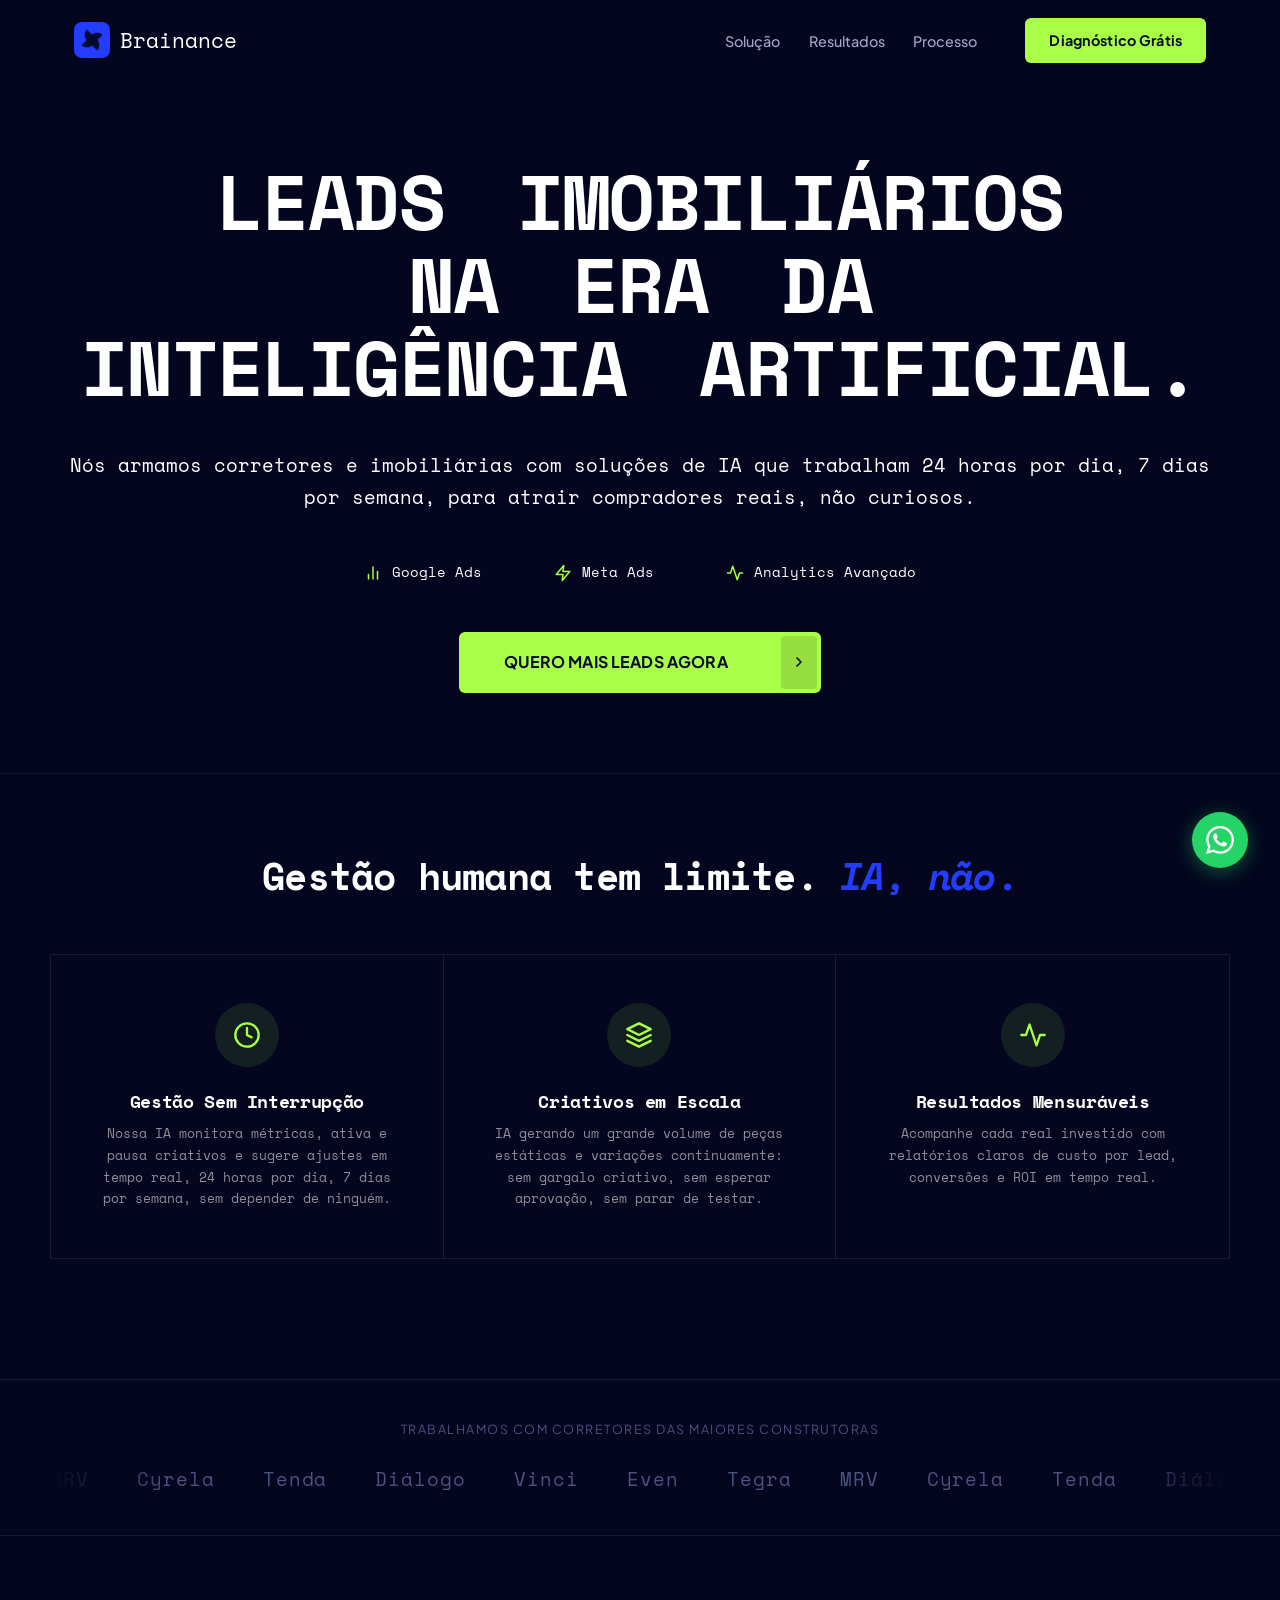
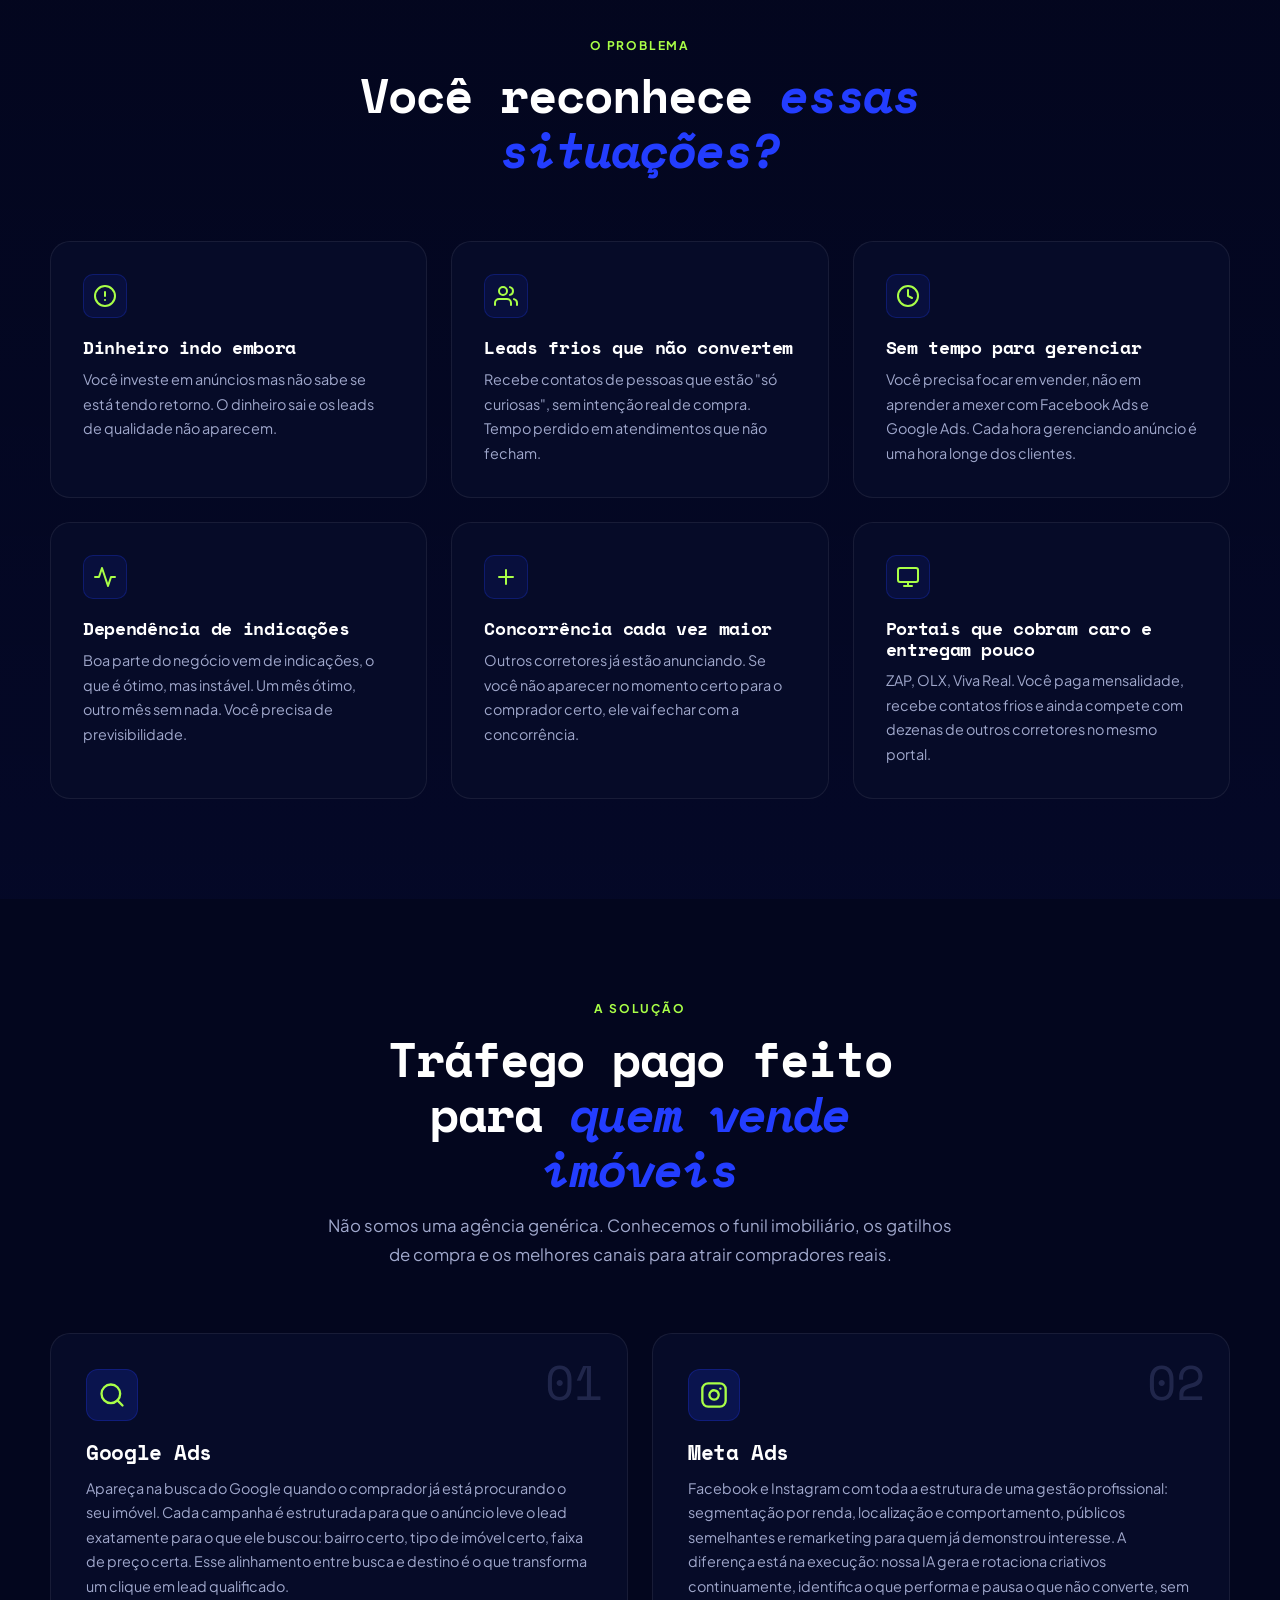
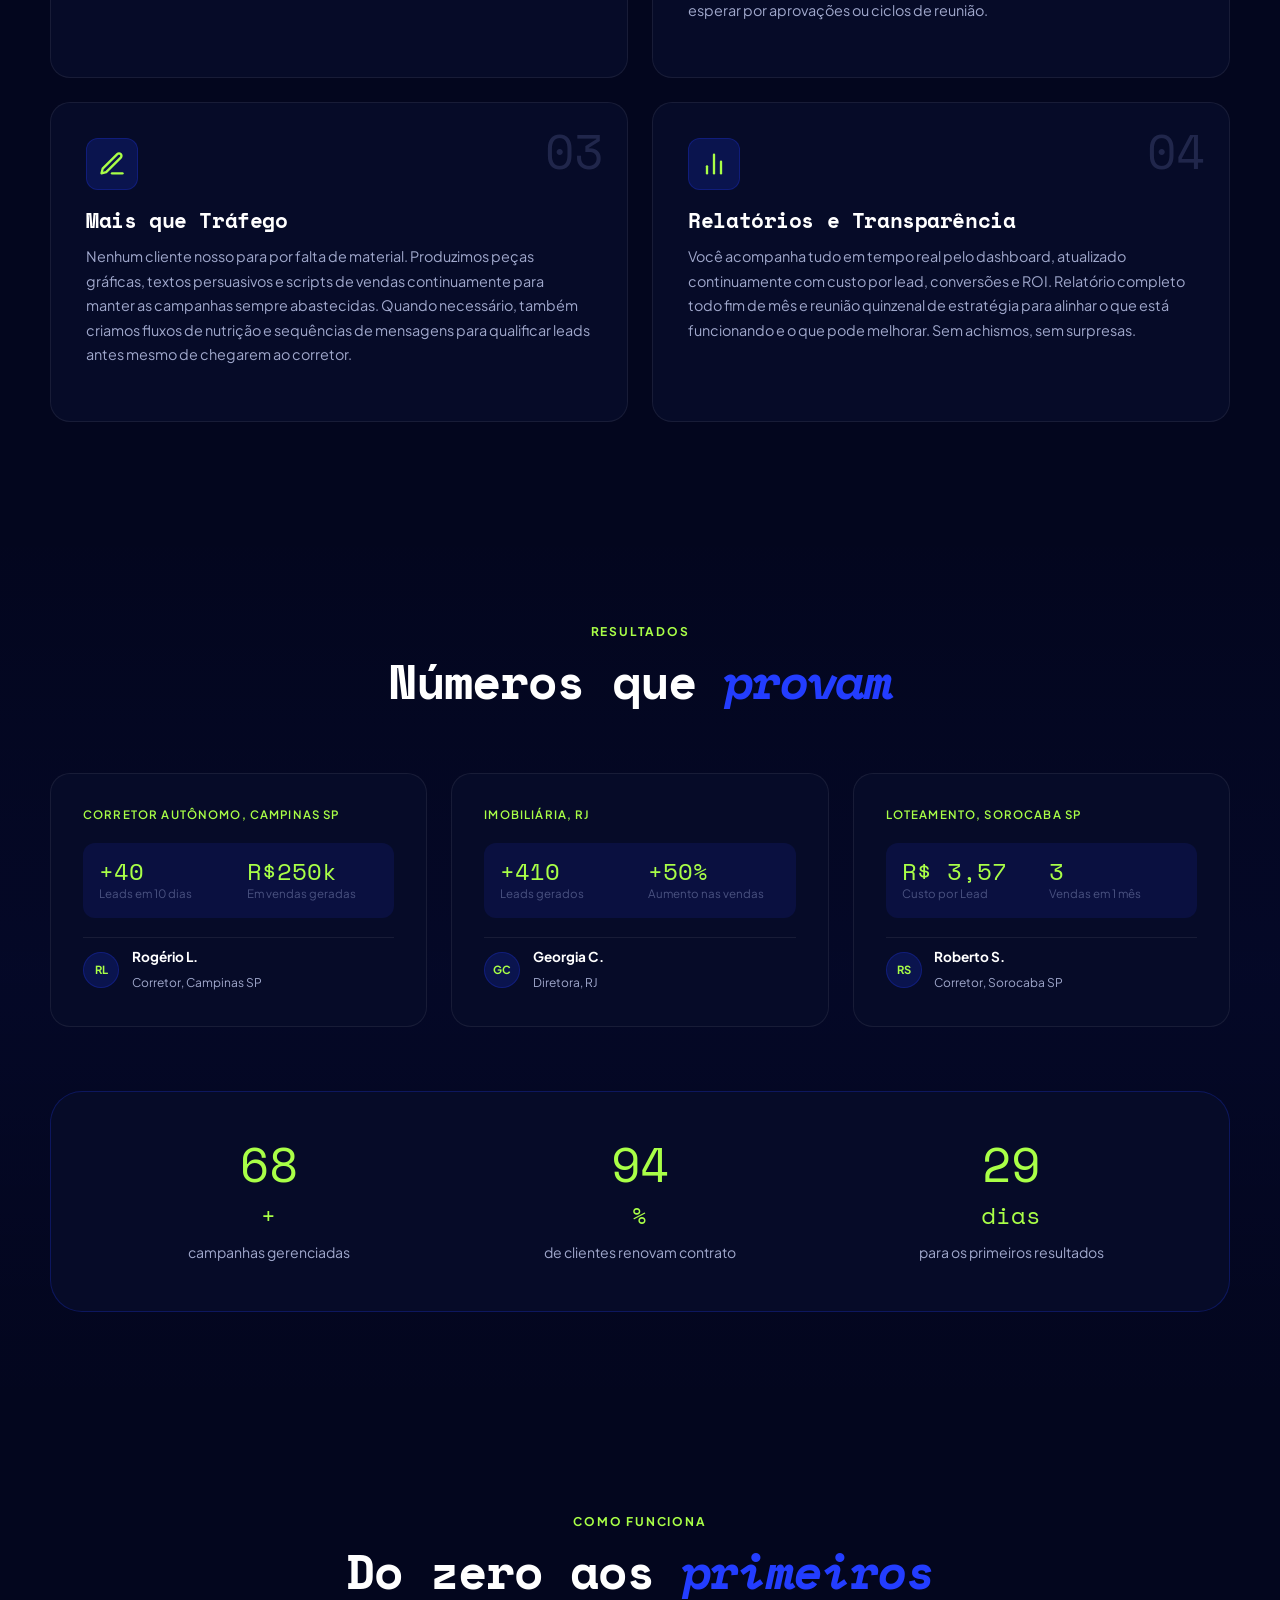
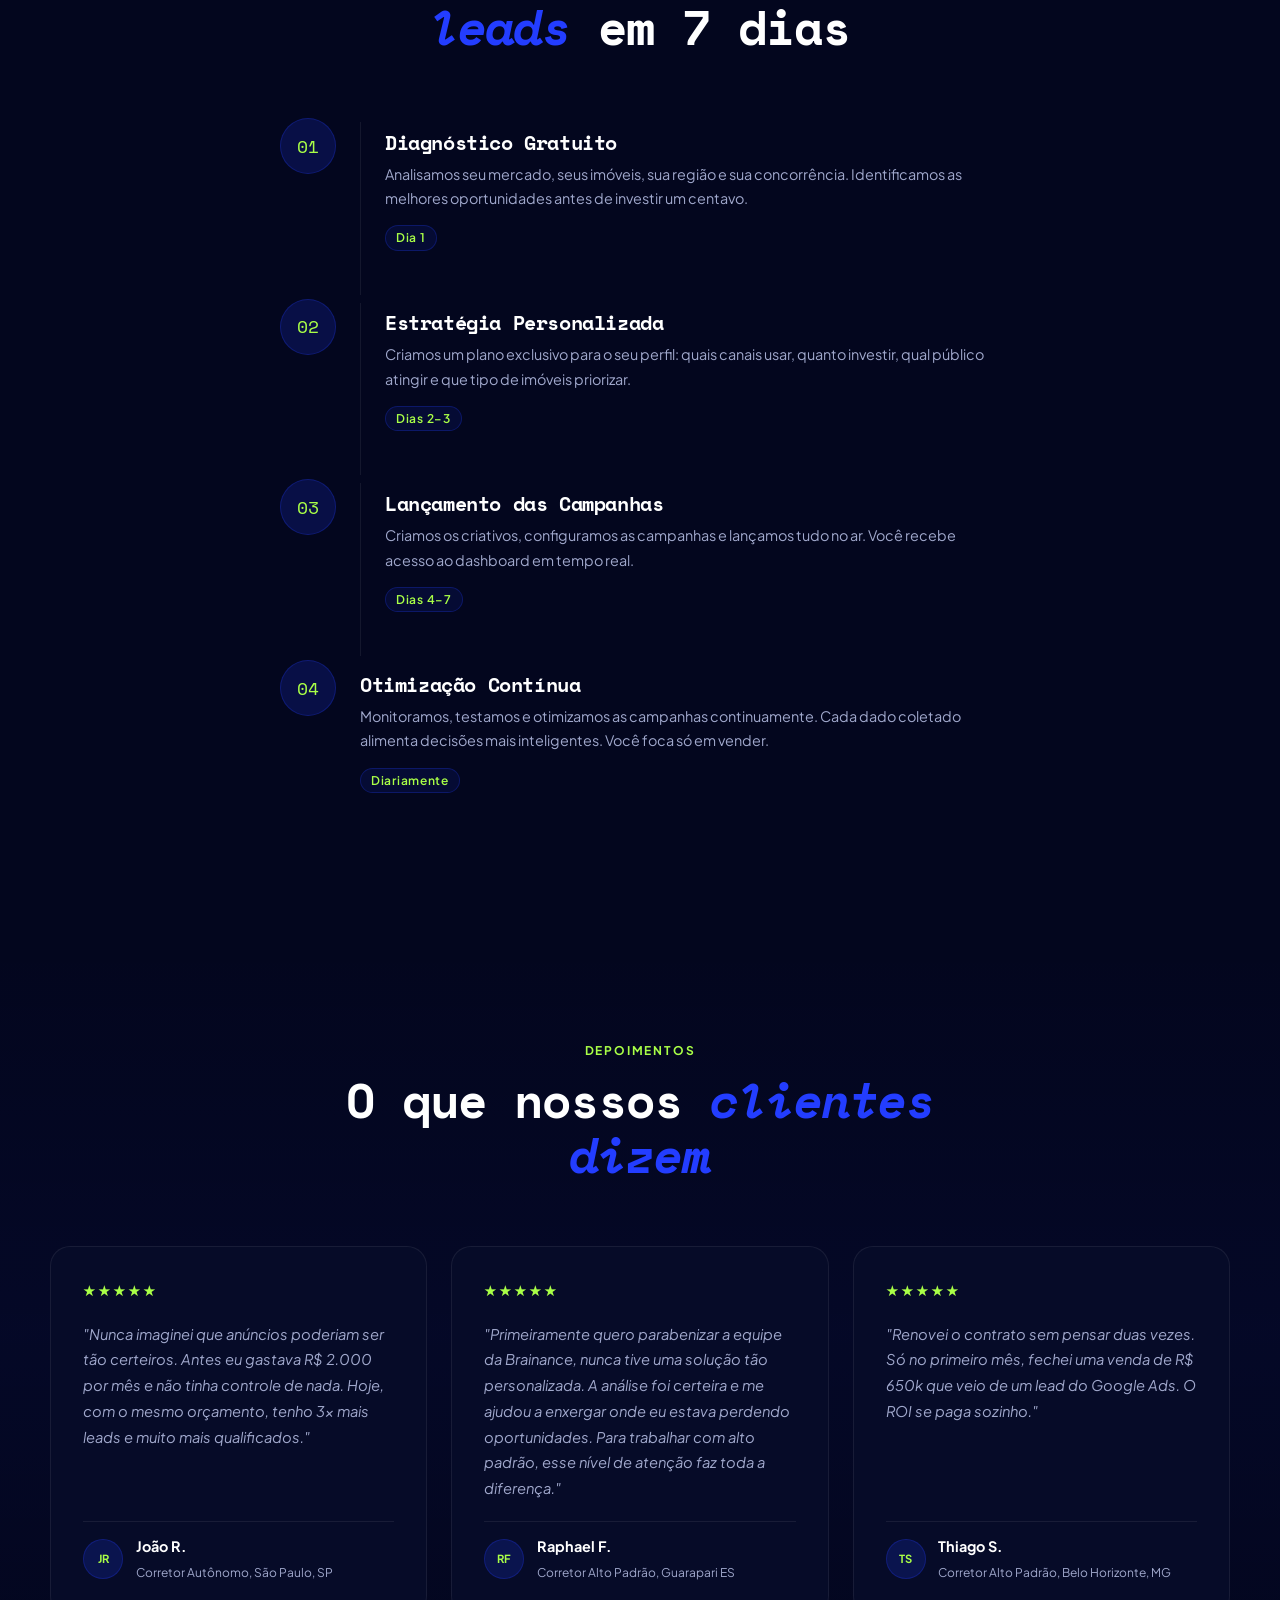
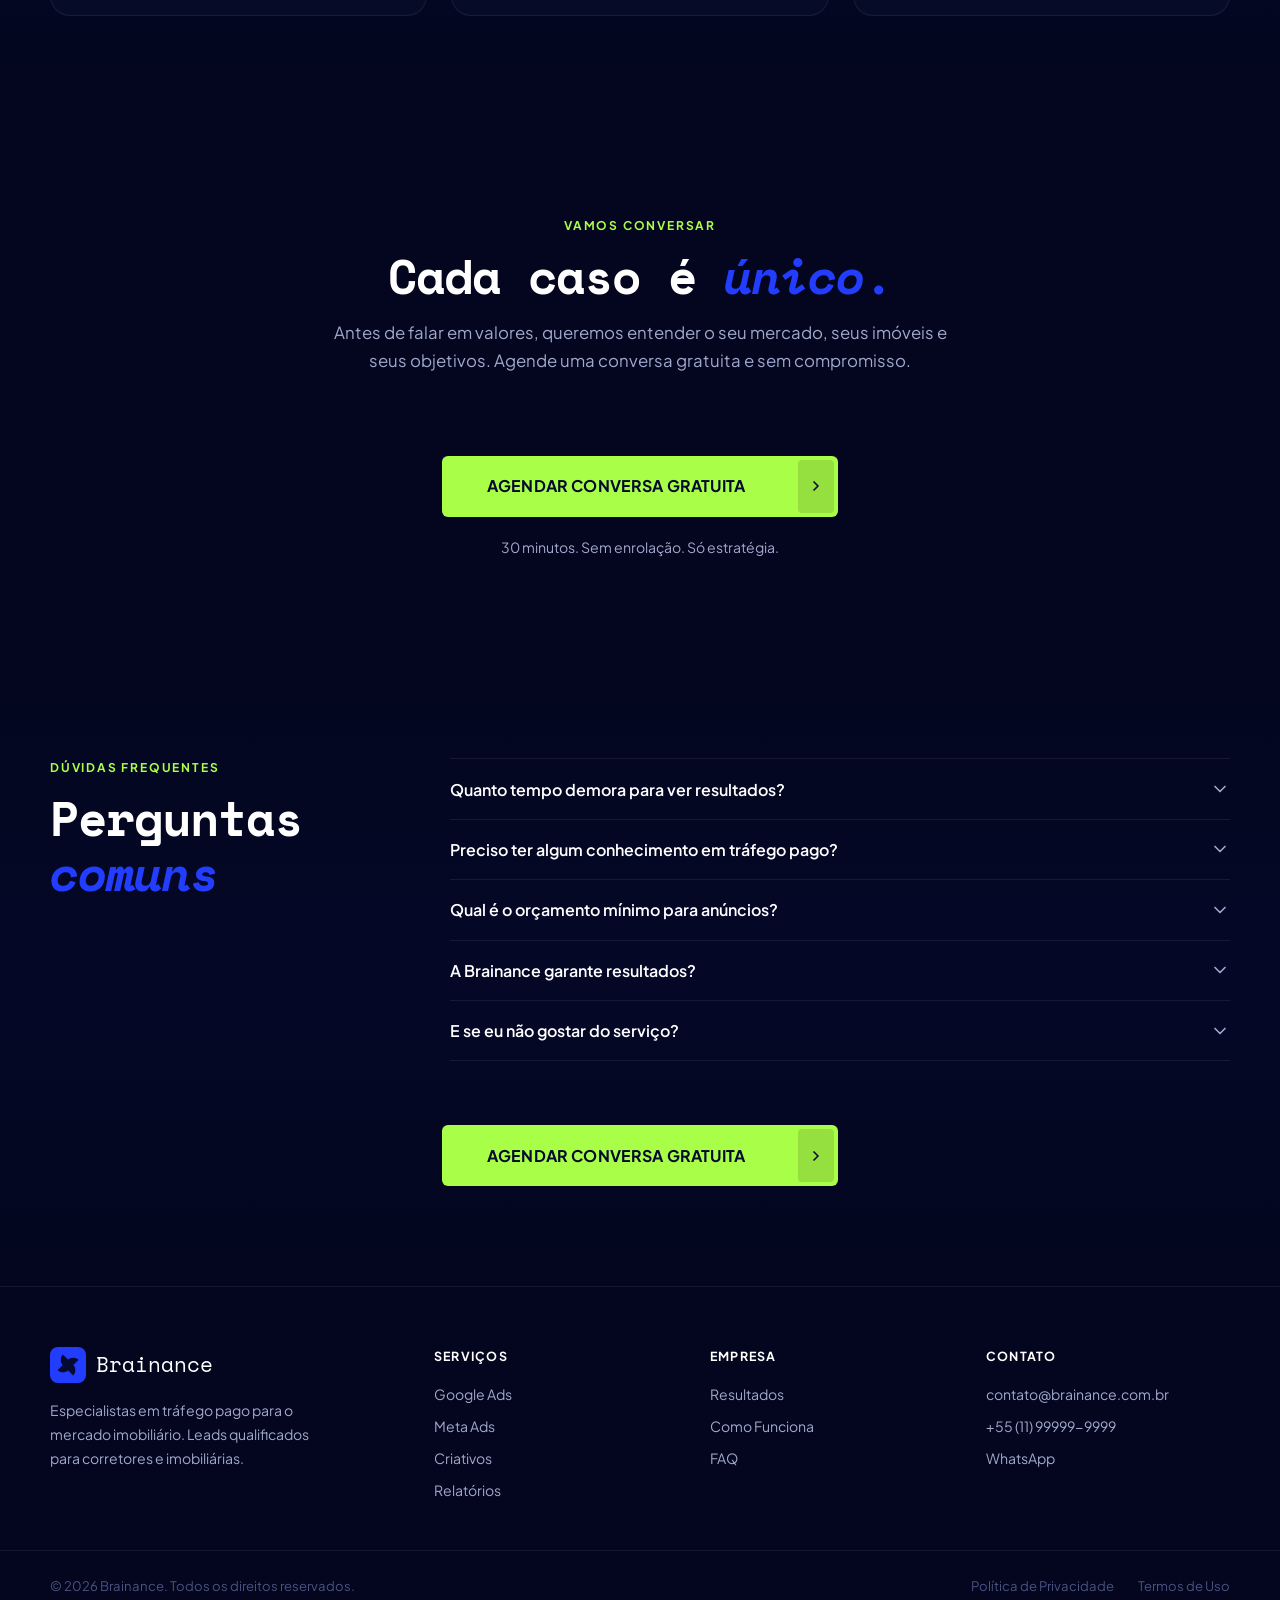
==== src-v2/index.html @ 015f0c69 "fix: restore 30 days metric, update FAQ results timeline to 3 months" ====
<!DOCTYPE html>
<html lang="pt-BR">
<head>
  <meta charset="UTF-8">
  <meta name="viewport" content="width=device-width, initial-scale=1.0">
  <title>Brainance: Tráfego Pago Especializado para Corretores</title>
  <meta name="description" content="Agência de tráfego pago especializada para corretores e imobiliárias. Leads qualificados, mais imóveis vendidos.">
  <link rel="icon" type="image/png" href="assets/logo.png">
  <link rel="apple-touch-icon" href="assets/logo.png">
  <link rel="preconnect" href="https://fonts.googleapis.com">
  <link rel="preconnect" href="https://fonts.gstatic.com" crossorigin>
  <link href="https://fonts.googleapis.com/css2?family=DM+Serif+Display:ital@0;1&family=Plus+Jakarta+Sans:ital,wght@0,300;0,400;0,500;0,600;0,700;1,300&family=Space+Mono:wght@400;700&display=swap" rel="stylesheet">
  <link rel="stylesheet" href="style.css">
</head>
<body>

  <!-- NAV -->
  <nav class="nav" id="nav">
    <div class="nav__inner">
      <a href="#" class="nav__logo">
        <span class="nav__logo-img" role="img" aria-label="Brainance"></span>
        <span>Brainance</span>
      </a>
      <ul class="nav__links">
        <li><a href="#solucao">Solução</a></li>
        <li><a href="#resultados">Resultados</a></li>
        <li><a href="#processo">Processo</a></li>
      </ul>
      <a href="#contato" class="btn btn--lime nav__cta">Diagnóstico Grátis</a>
      <button class="nav__burger" id="burger" aria-label="Menu">
        <span></span><span></span><span></span>
      </button>
    </div>
    <div class="nav__mobile" id="nav-mobile">
      <a href="#solucao">Solução</a>
      <a href="#resultados">Resultados</a>
      <a href="#processo">Processo</a>
      <a href="#contato" class="btn btn--lime">Diagnóstico Grátis</a>
    </div>
  </nav>

  <!-- HERO V2 -->
  <section class="hero2">
    <div class="container hero2__inner">

      <h1 class="hero2__title">
        <span class="hero2__line">
          <span class="hero2__word" style="--i:0">LEADS</span>
          <span class="hero2__word" style="--i:1">IMOBILIÁRIOS</span>
        </span>
        <span class="hero2__line">
          <span class="hero2__word" style="--i:2">NA</span>
          <span class="hero2__word" style="--i:3">ERA</span>
          <span class="hero2__word" style="--i:4">DA</span>
        </span>
        <span class="hero2__line">
          <span class="hero2__word" style="--i:5">INTELIGÊNCIA</span>
          <span class="hero2__word" style="--i:6">ARTIFICIAL.</span>
        </span>
      </h1>

      <p class="hero2__sub">
        Nós armamos corretores e imobiliárias com soluções de IA que trabalham 24 horas
        por dia, 7 dias por semana, para atrair compradores reais, não curiosos.
      </p>

      <div class="hero2__badges">
        <div class="hero2__badge">
          <svg width="18" height="18" viewBox="0 0 24 24" fill="none"><line x1="18" y1="20" x2="18" y2="10" stroke="currentColor" stroke-width="2" stroke-linecap="round"/><line x1="12" y1="20" x2="12" y2="4" stroke="currentColor" stroke-width="2" stroke-linecap="round"/><line x1="6" y1="20" x2="6" y2="14" stroke="currentColor" stroke-width="2" stroke-linecap="round"/></svg>
          Google Ads
        </div>
        <div class="hero2__badge">
          <svg width="18" height="18" viewBox="0 0 24 24" fill="none"><polygon points="13,2 3,14 12,14 11,22 21,10 12,10 13,2" stroke="currentColor" stroke-width="2" stroke-linecap="round" stroke-linejoin="round"/></svg>
          Meta Ads
        </div>
        <div class="hero2__badge">
          <svg width="18" height="18" viewBox="0 0 24 24" fill="none"><polyline points="22,12 18,12 15,21 9,3 6,12 2,12" stroke="currentColor" stroke-width="2" stroke-linecap="round" stroke-linejoin="round"/></svg>
          Analytics Avançado
        </div>
      </div>

      <a href="#contato" class="hero2__cta btn btn--lime btn--lg btn--animated">
        <span class="btn__text">QUERO MAIS LEADS AGORA</span>
        <span class="btn__indicator">
          <svg width="16" height="16" viewBox="0 0 24 24" fill="none"><polyline points="9,6 15,12 9,18" stroke="currentColor" stroke-width="2.5" stroke-linecap="round" stroke-linejoin="round"/></svg>
        </span>
      </a>

    </div>
  </section>

  <!-- HERO2 FEATURES -->
  <section class="hero2-features">
    <div class="container">
      <h2 class="hero2-features__title">Gestão humana tem limite. <em>IA, não.</em></h2>
      <div class="hero2-features__grid">
        <div class="hero2-feature reveal">
          <div class="hero2-feature__icon">
            <!-- clock / 24h -->
            <svg width="28" height="28" viewBox="0 0 24 24" fill="none"><circle cx="12" cy="12" r="10" stroke="currentColor" stroke-width="2"/><polyline points="12,6 12,12 16,14" stroke="currentColor" stroke-width="2" stroke-linecap="round"/></svg>
          </div>
          <h3>Gestão Sem Interrupção</h3>
          <p>Nossa IA monitora métricas, ativa e pausa criativos e sugere ajustes em tempo real, 24 horas por dia, 7 dias por semana, sem depender de ninguém.</p>
        </div>
        <div class="hero2-feature reveal reveal--delay-1">
          <div class="hero2-feature__icon">
            <!-- layers / volume -->
            <svg width="28" height="28" viewBox="0 0 24 24" fill="none"><polygon points="12,2 2,7 12,12 22,7 12,2" stroke="currentColor" stroke-width="2" stroke-linecap="round" stroke-linejoin="round"/><polyline points="2,17 12,22 22,17" stroke="currentColor" stroke-width="2" stroke-linecap="round" stroke-linejoin="round"/><polyline points="2,12 12,17 22,12" stroke="currentColor" stroke-width="2" stroke-linecap="round" stroke-linejoin="round"/></svg>
          </div>
          <h3>Criativos em Escala</h3>
          <p>IA gerando um grande volume de peças estáticas e variações continuamente: sem gargalo criativo, sem esperar aprovação, sem parar de testar.</p>
        </div>
        <div class="hero2-feature reveal reveal--delay-2">
          <div class="hero2-feature__icon">
            <svg width="28" height="28" viewBox="0 0 24 24" fill="none"><polyline points="22,12 18,12 15,21 9,3 6,12 2,12" stroke="currentColor" stroke-width="2" stroke-linecap="round" stroke-linejoin="round"/></svg>
          </div>
          <h3>Resultados Mensuráveis</h3>
          <p>Acompanhe cada real investido com relatórios claros de custo por lead, conversões e ROI em tempo real.</p>
        </div>
      </div>
    </div>
  </section>

  <!-- LOGOS BAR -->
  <section class="logos">
    <div class="container">
      <p class="logos__label">Trabalhamos com corretores das maiores construtoras</p>
      <div class="logos__track">
        <div class="logos__inner">
          <span class="logos__item">MRV</span>
          <span class="logos__item">Cyrela</span>
          <span class="logos__item">Tenda</span>
          <span class="logos__item">Diálogo</span>
          <span class="logos__item">Vinci</span>
          <span class="logos__item">Even</span>
          <span class="logos__item">Tegra</span>
          <span class="logos__item">MRV</span>
          <span class="logos__item">Cyrela</span>
          <span class="logos__item">Tenda</span>
          <span class="logos__item">Diálogo</span>
          <span class="logos__item">Vinci</span>
          <span class="logos__item">Even</span>
          <span class="logos__item">Tegra</span>
        </div>
      </div>
    </div>
  </section>

  <!-- DORES -->
  <section class="dores" id="dores">
    <div class="container">
      <div class="section-header reveal">
        <p class="section-eyebrow">O Problema</p>
        <h2 class="section-title">Você reconhece <em>essas situações?</em></h2>
      </div>
      <div class="dores__grid">
        <div class="dore-card reveal">
          <div class="dore-card__icon">
            <svg width="24" height="24" viewBox="0 0 24 24" fill="none"><circle cx="12" cy="12" r="10" stroke="currentColor" stroke-width="2"/><path d="M12 8v4M12 16h.01" stroke="currentColor" stroke-width="2" stroke-linecap="round"/></svg>
          </div>
          <h3>Dinheiro indo embora</h3>
          <p>Você investe em anúncios mas não sabe se está tendo retorno. O dinheiro sai e os leads de qualidade não aparecem.</p>
        </div>
        <div class="dore-card reveal reveal--delay-1">
          <div class="dore-card__icon">
            <svg width="24" height="24" viewBox="0 0 24 24" fill="none"><path d="M17 21v-2a4 4 0 0 0-4-4H5a4 4 0 0 0-4 4v2" stroke="currentColor" stroke-width="2" stroke-linecap="round"/><circle cx="9" cy="7" r="4" stroke="currentColor" stroke-width="2"/><path d="M23 21v-2a4 4 0 0 0-3-3.87M16 3.13a4 4 0 0 1 0 7.75" stroke="currentColor" stroke-width="2" stroke-linecap="round"/></svg>
          </div>
          <h3>Leads frios que não convertem</h3>
          <p>Recebe contatos de pessoas que estão "só curiosas", sem intenção real de compra. Tempo perdido em atendimentos que não fecham.</p>
        </div>
        <div class="dore-card reveal reveal--delay-2">
          <div class="dore-card__icon">
            <svg width="24" height="24" viewBox="0 0 24 24" fill="none"><circle cx="12" cy="12" r="10" stroke="currentColor" stroke-width="2"/><polyline points="12,6 12,12 16,14" stroke="currentColor" stroke-width="2" stroke-linecap="round"/></svg>
          </div>
          <h3>Sem tempo para gerenciar</h3>
          <p>Você precisa focar em vender, não em aprender a mexer com Facebook Ads e Google Ads. Cada hora gerenciando anúncio é uma hora longe dos clientes.</p>
        </div>
        <div class="dore-card reveal reveal--delay-1">
          <div class="dore-card__icon">
            <svg width="24" height="24" viewBox="0 0 24 24" fill="none"><polyline points="22,12 18,12 15,21 9,3 6,12 2,12" stroke="currentColor" stroke-width="2" stroke-linecap="round" stroke-linejoin="round"/></svg>
          </div>
          <h3>Dependência de indicações</h3>
          <p>Boa parte do negócio vem de indicações, o que é ótimo, mas instável. Um mês ótimo, outro mês sem nada. Você precisa de previsibilidade.</p>
        </div>
        <div class="dore-card reveal reveal--delay-2">
          <div class="dore-card__icon">
            <svg width="24" height="24" viewBox="0 0 24 24" fill="none"><path d="M3 3h18v18H3z" stroke="none"/><path d="M12 5v14M5 12h14" stroke="currentColor" stroke-width="2" stroke-linecap="round"/></svg>
          </div>
          <h3>Concorrência cada vez maior</h3>
          <p>Outros corretores já estão anunciando. Se você não aparecer no momento certo para o comprador certo, ele vai fechar com a concorrência.</p>
        </div>
        <div class="dore-card reveal reveal--delay-3">
          <div class="dore-card__icon">
            <svg width="24" height="24" viewBox="0 0 24 24" fill="none"><rect x="2" y="3" width="20" height="14" rx="2" stroke="currentColor" stroke-width="2"/><path d="M8 21h8M12 17v4" stroke="currentColor" stroke-width="2" stroke-linecap="round"/></svg>
          </div>
          <h3>Portais que cobram caro e entregam pouco</h3>
          <p>ZAP, OLX, Viva Real. Você paga mensalidade, recebe contatos frios e ainda compete com dezenas de outros corretores no mesmo portal.</p>
        </div>
      </div>
    </div>
  </section>

  <!-- SOLUÇÃO -->
  <section class="solucao" id="solucao">
    <div class="container">
      <div class="section-header reveal">
        <p class="section-eyebrow">A Solução</p>
        <h2 class="section-title">Tráfego pago feito para <em>quem vende imóveis</em></h2>
        <p class="section-desc">Não somos uma agência genérica. Conhecemos o funil imobiliário, os gatilhos de compra e os melhores canais para atrair compradores reais.</p>
      </div>
      <div class="solucao__grid">
        <div class="solucao__card reveal">
          <div class="solucao__card-num">01</div>
          <div class="solucao__card-icon">
            <svg width="28" height="28" viewBox="0 0 24 24" fill="none"><circle cx="11" cy="11" r="8" stroke="currentColor" stroke-width="2"/><path d="M21 21l-4.35-4.35" stroke="currentColor" stroke-width="2" stroke-linecap="round"/></svg>
          </div>
          <h3>Google Ads</h3>
          <p>Apareça na busca do Google quando o comprador já está procurando o seu imóvel. Cada campanha é estruturada para que o anúncio leve o lead exatamente para o que ele buscou: bairro certo, tipo de imóvel certo, faixa de preço certa. Esse alinhamento entre busca e destino é o que transforma um clique em lead qualificado.</p>
        </div>
        <div class="solucao__card reveal reveal--delay-1">
          <div class="solucao__card-num">02</div>
          <div class="solucao__card-icon">
            <svg width="28" height="28" viewBox="0 0 24 24" fill="none"><rect x="2" y="2" width="20" height="20" rx="5" stroke="currentColor" stroke-width="2"/><path d="M16 11.37A4 4 0 1 1 12.63 8 4 4 0 0 1 16 11.37z" stroke="currentColor" stroke-width="2"/><line x1="17.5" y1="6.5" x2="17.51" y2="6.5" stroke="currentColor" stroke-width="2" stroke-linecap="round"/></svg>
          </div>
          <h3>Meta Ads</h3>
          <p>Facebook e Instagram com toda a estrutura de uma gestão profissional: segmentação por renda, localização e comportamento, públicos semelhantes e remarketing para quem já demonstrou interesse. A diferença está na execução: nossa IA gera e rotaciona criativos continuamente, identifica o que performa e pausa o que não converte, sem esperar por aprovações ou ciclos de reunião.</p>
        </div>
        <div class="solucao__card reveal reveal--delay-2">
          <div class="solucao__card-num">03</div>
          <div class="solucao__card-icon">
            <svg width="28" height="28" viewBox="0 0 24 24" fill="none"><path d="M12 20h9" stroke="currentColor" stroke-width="2" stroke-linecap="round"/><path d="M16.5 3.5a2.121 2.121 0 0 1 3 3L7 19l-4 1 1-4L16.5 3.5z" stroke="currentColor" stroke-width="2" stroke-linecap="round" stroke-linejoin="round"/></svg>
          </div>
          <h3>Mais que Tráfego</h3>
          <p>Nenhum cliente nosso para por falta de material. Produzimos peças gráficas, textos persuasivos e scripts de vendas continuamente para manter as campanhas sempre abastecidas. Quando necessário, também criamos fluxos de nutrição e sequências de mensagens para qualificar leads antes mesmo de chegarem ao corretor.</p>
        </div>
        <div class="solucao__card reveal reveal--delay-1">
          <div class="solucao__card-num">04</div>
          <div class="solucao__card-icon">
            <svg width="28" height="28" viewBox="0 0 24 24" fill="none"><line x1="18" y1="20" x2="18" y2="10" stroke="currentColor" stroke-width="2" stroke-linecap="round"/><line x1="12" y1="20" x2="12" y2="4" stroke="currentColor" stroke-width="2" stroke-linecap="round"/><line x1="6" y1="20" x2="6" y2="14" stroke="currentColor" stroke-width="2" stroke-linecap="round"/></svg>
          </div>
          <h3>Relatórios e Transparência</h3>
          <p>Você acompanha tudo em tempo real pelo dashboard, atualizado continuamente com custo por lead, conversões e ROI. Relatório completo todo fim de mês e reunião quinzenal de estratégia para alinhar o que está funcionando e o que pode melhorar. Sem achismos, sem surpresas.</p>
        </div>
      </div>
    </div>
  </section>

  <!-- RESULTADOS -->
  <section class="resultados" id="resultados">
    <div class="container">
      <div class="section-header reveal">
        <p class="section-eyebrow">Resultados</p>
        <h2 class="section-title">Números que <em>provam</em></h2>
      </div>
      <div class="resultados__grid">
        <div class="resultado-card reveal">
          <div class="resultado-card__tag">Corretor Autônomo, Campinas SP</div>
          <div class="resultado-card__metrics">
            <div class="resultado-metric">
              <span class="resultado-metric__num">+40</span>
              <span class="resultado-metric__label">Leads em 10 dias</span>
            </div>
            <div class="resultado-metric">
              <span class="resultado-metric__num">R$250k</span>
              <span class="resultado-metric__label">Em vendas geradas</span>
            </div>
          </div>
          <div class="resultado-card__author">
            <div class="resultado-card__avatar">RL</div>
            <div>
              <strong>Rogério L.</strong>
              <span>Corretor, Campinas SP</span>
            </div>
          </div>
        </div>
        <div class="resultado-card reveal reveal--delay-1">
          <div class="resultado-card__tag">Imobiliária, RJ</div>
          <div class="resultado-card__metrics">
            <div class="resultado-metric">
              <span class="resultado-metric__num">+410</span>
              <span class="resultado-metric__label">Leads gerados</span>
            </div>
            <div class="resultado-metric">
              <span class="resultado-metric__num">+50%</span>
              <span class="resultado-metric__label">Aumento nas vendas</span>
            </div>
          </div>
          <div class="resultado-card__author">
            <div class="resultado-card__avatar">GC</div>
            <div>
              <strong>Georgia C.</strong>
              <span>Diretora, RJ</span>
            </div>
          </div>
        </div>
        <div class="resultado-card reveal reveal--delay-2">
          <div class="resultado-card__tag">Loteamento, Sorocaba SP</div>
          <div class="resultado-card__metrics">
            <div class="resultado-metric">
              <span class="resultado-metric__num">R$ 3,57</span>
              <span class="resultado-metric__label">Custo por Lead</span>
            </div>
            <div class="resultado-metric">
              <span class="resultado-metric__num">3</span>
              <span class="resultado-metric__label">Vendas em 1 mês</span>
            </div>
          </div>
          <div class="resultado-card__author">
            <div class="resultado-card__avatar">RS</div>
            <div>
              <strong>Roberto S.</strong>
              <span>Corretor, Sorocaba SP</span>
            </div>
          </div>
        </div>
      </div>
      <div class="resultados__numbers reveal">
        <div class="resultados__number-item">
          <span class="resultados__number" data-target="70">0</span>
          <span class="resultados__number-suffix">+</span>
          <p>campanhas gerenciadas</p>
        </div>
        <div class="resultados__number-item">
          <span class="resultados__number" data-target="97">0</span>
          <span class="resultados__number-suffix">%</span>
          <p>de clientes renovam contrato</p>
        </div>
        <div class="resultados__number-item">
          <span class="resultados__number" data-target="30">0</span>
          <span class="resultados__number-suffix">dias</span>
          <p>para os primeiros resultados</p>
        </div>
      </div>
    </div>
  </section>

  <!-- PROCESSO -->
  <section class="processo" id="processo">
    <div class="container">
      <div class="section-header reveal">
        <p class="section-eyebrow">Como Funciona</p>
        <h2 class="section-title">Do zero aos <em>primeiros leads</em> em 7 dias</h2>
      </div>
      <div class="processo__steps">
        <div class="processo__step reveal">
          <div class="processo__step-num">01</div>
          <div class="processo__step-line"></div>
          <div class="processo__step-content">
            <h3>Diagnóstico Gratuito</h3>
            <p>Analisamos seu mercado, seus imóveis, sua região e sua concorrência. Identificamos as melhores oportunidades antes de investir um centavo.</p>
            <span class="processo__step-time">Dia 1</span>
          </div>
        </div>
        <div class="processo__step reveal reveal--delay-1">
          <div class="processo__step-num">02</div>
          <div class="processo__step-line"></div>
          <div class="processo__step-content">
            <h3>Estratégia Personalizada</h3>
            <p>Criamos um plano exclusivo para o seu perfil: quais canais usar, quanto investir, qual público atingir e que tipo de imóveis priorizar.</p>
            <span class="processo__step-time">Dias 2–3</span>
          </div>
        </div>
        <div class="processo__step reveal reveal--delay-2">
          <div class="processo__step-num">03</div>
          <div class="processo__step-line"></div>
          <div class="processo__step-content">
            <h3>Lançamento das Campanhas</h3>
            <p>Criamos os criativos, configuramos as campanhas e lançamos tudo no ar. Você recebe acesso ao dashboard em tempo real.</p>
            <span class="processo__step-time">Dias 4–7</span>
          </div>
        </div>
        <div class="processo__step reveal reveal--delay-3">
          <div class="processo__step-num">04</div>
          <div class="processo__step-content">
            <h3>Otimização Contínua</h3>
            <p>Monitoramos, testamos e otimizamos as campanhas continuamente. Cada dado coletado alimenta decisões mais inteligentes. Você foca só em vender.</p>
            <span class="processo__step-time">Diariamente</span>
          </div>
        </div>
      </div>
    </div>
  </section>

  <!-- DEPOIMENTOS -->
  <section class="depoimentos" id="depoimentos">
    <div class="container">
      <div class="section-header reveal">
        <p class="section-eyebrow">Depoimentos</p>
        <h2 class="section-title">O que nossos <em>clientes dizem</em></h2>
      </div>
      <div class="depoimentos__grid">
        <div class="depoimento-card reveal">
          <div class="depoimento-card__stars">★★★★★</div>
          <p>"Nunca imaginei que anúncios poderiam ser tão certeiros. Antes eu gastava R$ 2.000 por mês e não tinha controle de nada. Hoje, com o mesmo orçamento, tenho 3x mais leads e muito mais qualificados."</p>
          <div class="depoimento-card__author">
            <div class="depoimento-card__avatar">JR</div>
            <div>
              <strong>João R.</strong>
              <span>Corretor Autônomo, São Paulo, SP</span>
            </div>
          </div>
        </div>
        <div class="depoimento-card reveal reveal--delay-1">
          <div class="depoimento-card__stars">★★★★★</div>
          <p>"Primeiramente quero parabenizar a equipe da Brainance, nunca tive uma solução tão personalizada. A análise foi certeira e me ajudou a enxergar onde eu estava perdendo oportunidades. Para trabalhar com alto padrão, esse nível de atenção faz toda a diferença."</p>
          <div class="depoimento-card__author">
            <div class="depoimento-card__avatar">RF</div>
            <div>
              <strong>Raphael F.</strong>
              <span>Corretor Alto Padrão, Guarapari ES</span>
            </div>
          </div>
        </div>
        <div class="depoimento-card reveal reveal--delay-2">
          <div class="depoimento-card__stars">★★★★★</div>
          <p>"Renovei o contrato sem pensar duas vezes. Só no primeiro mês, fechei uma venda de R$ 650k que veio de um lead do Google Ads. O ROI se paga sozinho."</p>
          <div class="depoimento-card__author">
            <div class="depoimento-card__avatar">TS</div>
            <div>
              <strong>Thiago S.</strong>
              <span>Corretor Alto Padrão, Belo Horizonte, MG</span>
            </div>
          </div>
        </div>
      </div>
    </div>
  </section>

  <!-- PLANOS -->
  <section class="planos" id="planos">
    <div class="container">
      <div class="section-header reveal">
        <p class="section-eyebrow">Vamos Conversar</p>
        <h2 class="section-title">Cada caso é <em>único.</em></h2>
        <p class="section-desc">Antes de falar em valores, queremos entender o seu mercado, seus imóveis e seus objetivos. Agende uma conversa gratuita e sem compromisso.</p>
      </div>
      <div class="planos__cta reveal">
        <a href="https://calendly.com/brainance/diagnostico" target="_blank" rel="noopener" class="btn btn--lime btn--lg btn--animated">
          <span class="btn__text">AGENDAR CONVERSA GRATUITA</span>
          <span class="btn__indicator">
            <svg width="16" height="16" viewBox="0 0 24 24" fill="none"><polyline points="9,6 15,12 9,18" stroke="currentColor" stroke-width="2.5" stroke-linecap="round" stroke-linejoin="round"/></svg>
          </span>
        </a>
        <p class="planos__cta-note">30 minutos. Sem enrolação. Só estratégia.</p>
      </div>
    </div>
  </section>

  <!-- FAQ -->
  <section class="faq" id="faq">
    <div class="container">
      <div class="faq__inner">
        <div class="faq__header reveal">
          <p class="section-eyebrow">Dúvidas Frequentes</p>
          <h2 class="section-title">Perguntas <em>comuns</em></h2>
        </div>
        <div class="faq__list">
          <div class="faq__item reveal">
            <button class="faq__question" aria-expanded="false">
              Quanto tempo demora para ver resultados?
              <svg class="faq__chevron" width="20" height="20" viewBox="0 0 24 24" fill="none"><polyline points="6,9 12,15 18,9" stroke="currentColor" stroke-width="2" stroke-linecap="round" stroke-linejoin="round"/></svg>
            </button>
            <div class="faq__answer">
              <p>As primeiras campanhas entram no ar em até 7 dias após a contratação. Os primeiros leads geralmente chegam nos 3–5 primeiros dias de campanha ativa. Resultados consistentes e otimizados devem se consolidar dentro dos 3 meses de contrato, à medida que o algoritmo aprende e as campanhas são refinadas.</p>
            </div>
          </div>
          <div class="faq__item reveal reveal--delay-1">
            <button class="faq__question" aria-expanded="false">
              Preciso ter algum conhecimento em tráfego pago?
              <svg class="faq__chevron" width="20" height="20" viewBox="0 0 24 24" fill="none"><polyline points="6,9 12,15 18,9" stroke="currentColor" stroke-width="2" stroke-linecap="round" stroke-linejoin="round"/></svg>
            </button>
            <div class="faq__answer">
              <p>Não. Você não precisa saber nada sobre anúncios. Nossa equipe cuida de tudo: criação das campanhas, segmentação, criativos, otimização e relatórios. Você só precisa receber os leads e fazer o que faz de melhor: vender.</p>
            </div>
          </div>
          <div class="faq__item reveal reveal--delay-2">
            <button class="faq__question" aria-expanded="false">
              Qual é o orçamento mínimo para anúncios?
              <svg class="faq__chevron" width="20" height="20" viewBox="0 0 24 24" fill="none"><polyline points="6,9 12,15 18,9" stroke="currentColor" stroke-width="2" stroke-linecap="round" stroke-linejoin="round"/></svg>
            </button>
            <div class="faq__answer">
              <p>Trabalhamos com verba de anúncios a partir de R$ 600/mês para corretores autônomos. Esse valor vai diretamente para as plataformas (Meta/Google), separado da nossa taxa de gestão. Recomendamos pelo menos R$ 1.500/mês para melhores resultados.</p>
            </div>
          </div>
          <div class="faq__item reveal reveal--delay-1">
            <button class="faq__question" aria-expanded="false">
              A Brainance garante resultados?
              <svg class="faq__chevron" width="20" height="20" viewBox="0 0 24 24" fill="none"><polyline points="6,9 12,15 18,9" stroke="currentColor" stroke-width="2" stroke-linecap="round" stroke-linejoin="round"/></svg>
            </button>
            <div class="faq__answer">
              <p>Garantimos a execução impecável das campanhas e a otimização contínua. Nenhuma agência séria pode garantir um número exato de vendas, pois isso depende também do atendimento do corretor e do mercado local. O que podemos garantir é máxima transparência e dedicação para extrair o melhor resultado possível do seu orçamento.</p>
            </div>
          </div>
          <div class="faq__item reveal reveal--delay-2">
            <button class="faq__question" aria-expanded="false">
              E se eu não gostar do serviço?
              <svg class="faq__chevron" width="20" height="20" viewBox="0 0 24 24" fill="none"><polyline points="6,9 12,15 18,9" stroke="currentColor" stroke-width="2" stroke-linecap="round" stroke-linejoin="round"/></svg>
            </button>
            <div class="faq__answer">
              <p>Oferecemos garantia de 30 dias. Se dentro do primeiro mês você sentir que o serviço não faz sentido para o seu negócio, devolvemos o valor investido na gestão — sem burocracia e sem perguntas. Trabalhamos assim porque acreditamos no que entregamos.</p>
            </div>
          </div>
        </div>
      </div>
      <div class="planos__cta reveal" style="margin-top: 3rem;">
        <a href="https://calendly.com/brainance/diagnostico" target="_blank" rel="noopener" class="btn btn--lime btn--lg btn--animated">
          <span class="btn__text">AGENDAR CONVERSA GRATUITA</span>
          <span class="btn__indicator">
            <svg width="16" height="16" viewBox="0 0 24 24" fill="none"><polyline points="9,6 15,12 9,18" stroke="currentColor" stroke-width="2.5" stroke-linecap="round" stroke-linejoin="round"/></svg>
          </span>
        </a>
      </div>
    </div>
  </section>

  <!-- FOOTER -->
  <footer class="footer">
    <div class="container footer__inner">
      <div class="footer__brand">
        <a href="#" class="nav__logo">
          <span class="nav__logo-img" role="img" aria-label="Brainance"></span>
          <span>Brainance</span>
        </a>
        <p>Especialistas em tráfego pago para o mercado imobiliário. Leads qualificados para corretores e imobiliárias.</p>
      </div>
      <div class="footer__links">
        <div class="footer__col">
          <h4>Serviços</h4>
          <a href="#solucao">Google Ads</a>
          <a href="#solucao">Meta Ads</a>
          <a href="#solucao">Criativos</a>
          <a href="#solucao">Relatórios</a>
        </div>
        <div class="footer__col">
          <h4>Empresa</h4>
          <a href="#resultados">Resultados</a>
          <a href="#processo">Como Funciona</a>
          <a href="#faq">FAQ</a>
        </div>
        <div class="footer__col">
          <h4>Contato</h4>
          <a href="mailto:contato@brainance.com.br">contato@brainance.com.br</a>
          <a href="tel:+5511999999999">+55 (11) 99999-9999</a>
          <a href="#contato">WhatsApp</a>
        </div>
      </div>
    </div>
    <div class="footer__bottom">
      <div class="container">
        <p>&copy; 2026 Brainance. Todos os direitos reservados.</p>
        <div class="footer__bottom-links">
          <a href="#">Política de Privacidade</a>
          <a href="#">Termos de Uso</a>
        </div>
      </div>
    </div>
  </footer>

  <a href="https://wa.me/5511999999999?text=Ol%C3%A1!%20Vim%20pelo%20site%20e%20quero%20saber%20mais%20sobre%20tr%C3%A1fego%20pago%20para%20corretores." class="whatsapp-float" target="_blank" rel="noopener" aria-label="Contato via WhatsApp">
    <svg width="28" height="28" viewBox="0 0 24 24" fill="currentColor"><path d="M17.472 14.382c-.297-.149-1.758-.867-2.03-.967-.273-.099-.471-.148-.67.15-.197.297-.767.966-.94 1.164-.173.199-.347.223-.644.075-.297-.15-1.255-.463-2.39-1.475-.883-.788-1.48-1.761-1.653-2.059-.173-.297-.018-.458.13-.606.134-.133.298-.347.446-.52.149-.174.198-.298.298-.497.099-.198.05-.371-.025-.52-.075-.149-.669-1.612-.916-2.207-.242-.579-.487-.5-.669-.51-.173-.008-.371-.01-.57-.01-.198 0-.52.074-.792.372-.272.297-1.04 1.016-1.04 2.479 0 1.462 1.065 2.875 1.213 3.074.149.198 2.096 3.2 5.077 4.487.709.306 1.262.489 1.694.625.712.227 1.36.195 1.871.118.571-.085 1.758-.719 2.006-1.413.248-.694.248-1.289.173-1.413-.074-.124-.272-.198-.57-.347m-5.421 7.403h-.004a9.87 9.87 0 01-5.031-1.378l-.361-.214-3.741.982.998-3.648-.235-.374a9.86 9.86 0 01-1.51-5.26c.001-5.45 4.436-9.884 9.888-9.884 2.64 0 5.122 1.03 6.988 2.898a9.825 9.825 0 012.893 6.994c-.003 5.45-4.437 9.884-9.885 9.884m8.413-18.297A11.815 11.815 0 0012.05 0C5.495 0 .16 5.335.157 11.892c0 2.096.547 4.142 1.588 5.945L.057 24l6.305-1.654a11.882 11.882 0 005.683 1.448h.005c6.554 0 11.89-5.335 11.893-11.893a11.821 11.821 0 00-3.48-8.413z"/></svg>
  </a>

  <script src="main.js"></script>
</body>
</html>
---- src-v2/style.css ----
/* ============================================================
   Brainance — Landing Page
   Design: Editorial Luxury (taste-skill + soft-skill)
   ============================================================ */

/* ---------- Design Tokens ---------- */
:root {
  --bg:           #03061e;
  --bg-card:      #060b28;
  --bg-elevated:  #0a1040;
  --bg-glass:     rgba(3, 6, 30, 0.80);

  --blue:         #233dff;
  --blue-light:   #233dff;
  --blue-dim:     rgba(35, 61, 255, 0.18);
  --blue-glow:    rgba(35, 61, 255, 0.10);

  --lime:         #a9ff47;
  --lime-light:   #c2ff7a;
  --lime-dim:     rgba(169, 255, 71, 0.15);
  --lime-glow:    rgba(169, 255, 71, 0.08);

  --text:         #ffffff;
  --text-muted:   #a0a8cc;
  --text-faint:   #4a5280;

  --border:       rgba(35, 61, 255, 0.25);
  --border-sub:   rgba(255, 255, 255, 0.07);

  --radius-sm:    6px;
  --radius-md:    12px;
  --radius-lg:    20px;
  --radius-xl:    32px;

  --shadow-card:  0 1px 3px rgba(0,0,0,.5), 0 8px 32px rgba(0,0,0,.4);
  --shadow-blue:  0 0 40px rgba(35,61,255,0.2);
  --shadow-lime:  0 8px 24px rgba(169,255,71,0.3);

  --transition:   cubic-bezier(0.25, 0.46, 0.45, 0.94);
  --spring:       cubic-bezier(0.34, 1.56, 0.64, 1);
}

/* ---------- Reset & Base ---------- */
*, *::before, *::after {
  box-sizing: border-box;
  margin: 0;
  padding: 0;
}

html {
  scroll-behavior: smooth;
  -webkit-font-smoothing: antialiased;
  -moz-osx-font-smoothing: grayscale;
  background: #233dff;
}

body {
  font-family: 'Plus Jakarta Sans', system-ui, sans-serif;
  background: var(--bg);
  color: var(--text);
  line-height: 1.6;
  overflow-x: hidden;
}

h1, h2, h3 {
  font-family: 'Space Mono', monospace;
  line-height: 1.15;
  letter-spacing: -0.02em;
}

em {
  font-style: italic;
  color: var(--blue-light);
}

a {
  color: inherit;
  text-decoration: none;
}

img, svg {
  display: block;
}

ul {
  list-style: none;
}

/* ---------- Layout ---------- */
.container {
  width: min(1180px, 100% - 3rem);
  margin-inline: auto;
}

section {
  padding-block: 100px;
}

/* ---------- Buttons ---------- */
.btn {
  display: inline-flex;
  align-items: center;
  gap: 8px;
  padding: 0.7rem 1.5rem;
  border-radius: var(--radius-sm);
  font-family: 'Plus Jakarta Sans', sans-serif;
  font-weight: 600;
  font-size: 0.9rem;
  letter-spacing: 0.01em;
  cursor: pointer;
  border: none;
  transition: transform 180ms var(--spring), box-shadow 180ms var(--transition), background 180ms var(--transition);
  white-space: nowrap;
}

.btn--lime {
  background: var(--lime);
  color: #050a30;
  font-weight: 700;
}

.btn--lime:hover {
  transform: translateY(-2px) scale(1.02);
  box-shadow: 0 8px 24px rgba(169,255,71,0.35);
}

.btn--ghost {
  background: transparent;
  color: var(--text);
  border: 1px solid var(--border-sub);
}

.btn--ghost:hover {
  border-color: var(--border);
  background: var(--blue-glow);
  transform: translateY(-2px);
}

.btn--lg {
  padding: 0.85rem 1.9rem;
  font-size: 1rem;
}

.btn--full {
  width: 100%;
  justify-content: center;
}

/* ---------- Badge ---------- */
.badge {
  display: inline-flex;
  align-items: center;
  gap: 8px;
  padding: 0.4rem 1rem;
  background: var(--blue-glow);
  border: 1px solid var(--border);
  border-radius: 999px;
  font-size: 0.8rem;
  font-weight: 500;
  color: var(--lime);
  letter-spacing: 0.02em;
  text-transform: uppercase;
}

.badge__dot {
  width: 6px;
  height: 6px;
  border-radius: 50%;
  background: var(--lime);
  box-shadow: 0 0 8px var(--lime);
  animation: pulse 2s infinite;
}

@keyframes pulse {
  0%, 100% { opacity: 1; transform: scale(1); }
  50%       { opacity: 0.5; transform: scale(0.8); }
}

/* ---------- Section Headers ---------- */
.section-header {
  text-align: center;
  max-width: 640px;
  margin-inline: auto;
  margin-bottom: 64px;
}

.section-eyebrow {
  font-size: 0.75rem;
  font-weight: 700;
  letter-spacing: 0.15em;
  text-transform: uppercase;
  color: var(--lime);
  margin-bottom: 12px;
}

.section-title {
  font-size: clamp(2rem, 4vw, 3rem);
  color: var(--text);
  margin-bottom: 16px;
}

.section-desc {
  color: var(--text-muted);
  font-size: 1.05rem;
  line-height: 1.7;
}

/* ---------- Reveal Animations ---------- */
.reveal {
  opacity: 0;
  transform: translateY(28px);
  transition: opacity 640ms var(--transition), transform 640ms var(--transition);
}

.reveal--delay-1 { transition-delay: 120ms; }
.reveal--delay-2 { transition-delay: 240ms; }
.reveal--delay-3 { transition-delay: 360ms; }

.reveal.is-visible {
  opacity: 1;
  transform: translateY(0);
}

/* ============================================================
   NAV
   ============================================================ */
.nav {
  position: fixed;
  top: 0;
  left: 0;
  right: 0;
  z-index: 100;
  padding: 0;
  opacity: 0;
  pointer-events: none;
  transform: translateY(-12px);
  transition: opacity 400ms var(--transition), transform 400ms var(--transition), background 300ms var(--transition), border-bottom 300ms var(--transition), box-shadow 300ms var(--transition);
}

.nav.is-visible {
  opacity: 1;
  pointer-events: auto;
  transform: translateY(0);
}
}

.nav.is-scrolled {
  background: rgba(8, 11, 20, 0.92);
  backdrop-filter: blur(12px);
  -webkit-backdrop-filter: blur(12px);
  border-bottom: 1px solid var(--border-sub);
  box-shadow: 0 4px 24px rgba(0,0,0,0.3);
}

.nav__inner {
  display: flex;
  align-items: center;
  gap: 2rem;
  padding: 1.1rem 1.5rem;
  max-width: 1180px;
  margin-inline: auto;
}

.nav__logo {
  display: flex;
  align-items: center;
  gap: 10px;
  font-family: 'Space Mono', monospace;
  font-size: 1.3rem;
  color: var(--text);
  flex-shrink: 0;
}

.nav__logo-img {
  display: inline-block;
  width: 36px;
  height: 36px;
  border-radius: 8px;
  flex-shrink: 0;
  background-image: url('../assets/logo.png');
  background-size: 340%;
  background-position: center;
  background-repeat: no-repeat;
}

.nav__links {
  display: flex;
  gap: 1.8rem;
  margin-left: auto;
}

.nav__links a {
  font-size: 0.9rem;
  font-weight: 500;
  color: var(--text-muted);
  transition: color 150ms;
}

.nav__links a:hover {
  color: var(--text);
}

.nav__cta {
  margin-left: 1rem;
}

.nav__burger {
  display: none;
  flex-direction: column;
  gap: 5px;
  background: none;
  border: none;
  cursor: pointer;
  padding: 4px;
  margin-left: auto;
}

.nav__burger span {
  display: block;
  width: 22px;
  height: 2px;
  background: var(--text);
  border-radius: 2px;
  transition: all 250ms var(--transition);
}

.nav__mobile {
  display: none;
  flex-direction: column;
  gap: 0;
  padding: 0.5rem 1.5rem 1.2rem;
  background: rgba(8, 11, 20, 0.97);
  border-top: 1px solid var(--border-sub);
}

.nav__mobile a {
  padding: 0.75rem 0;
  font-size: 1rem;
  font-weight: 500;
  color: var(--text-muted);
  border-bottom: 1px solid var(--border-sub);
  transition: color 150ms;
}

.nav__mobile a:last-child {
  margin-top: 1rem;
  border-bottom: none;
}

.nav__mobile a:hover {
  color: var(--text);
}

.nav__mobile.is-open {
  display: flex;
}

/* ============================================================
   VIDEO SCROLL — scale-on-scroll (equivalent to VideoScrollHero)
   ============================================================ */
.vscroll {
  position: relative;
  height: 200vh;
  background: linear-gradient(to bottom,
    #233dff 0%,
    #233dff 49.9%,
    #03061e 50%,
    #03061e 100%
  );
}

.vscroll__sticky {
  position: sticky;
  top: 0;
  height: 100vh;
  display: flex;
  align-items: center;
  justify-content: center;
  overflow: hidden;
  background: #233dff;
}

/* Gradient — eased scrim, no banding */
.vscroll__sticky::after {
  content: '';
  position: absolute;
  bottom: 0;
  left: 0;
  right: 0;
  height: 45%;
  background: linear-gradient(
    to bottom,
    rgba(3, 6, 30, 0)    0%,
    rgba(3, 6, 30, 0.01) 9%,
    rgba(3, 6, 30, 0.04) 17%,
    rgba(3, 6, 30, 0.10) 25%,
    rgba(3, 6, 30, 0.19) 33%,
    rgba(3, 6, 30, 0.31) 41%,
    rgba(3, 6, 30, 0.44) 49%,
    rgba(3, 6, 30, 0.57) 57%,
    rgba(3, 6, 30, 0.69) 65%,
    rgba(3, 6, 30, 0.80) 73%,
    rgba(3, 6, 30, 0.89) 81%,
    rgba(3, 6, 30, 0.95) 89%,
    rgba(3, 6, 30, 1)    100%
  );
  pointer-events: none;
  z-index: 2;
}

.vscroll__wrapper {
  position: absolute;
  inset: 0;
  will-change: transform;
  transform: scale(0.25) translateY(-70vh);
  transform-origin: center center;
  z-index: 1;
}

.vscroll__logo {
  width: 100%;
  height: 100%;
  object-fit: cover;
  object-position: center;
  display: block;
}

/* ============================================================
   HERO
   ============================================================ */
.hero {
  position: relative;
  min-height: 100svh;
  display: flex;
  align-items: center;
  padding-top: 100px;
  overflow: hidden;
}

/* Top scrim — mirrors the vscroll bottom gradient */
.hero::before {
  content: '';
  position: absolute;
  top: 0;
  left: 0;
  right: 0;
  height: 320px;
  background: linear-gradient(
    to bottom,
    rgba(3, 6, 30, 1)    0%,
    rgba(3, 6, 30, 0.95) 11%,
    rgba(3, 6, 30, 0.89) 19%,
    rgba(3, 6, 30, 0.80) 27%,
    rgba(3, 6, 30, 0.69) 35%,
    rgba(3, 6, 30, 0.57) 43%,
    rgba(3, 6, 30, 0.44) 51%,
    rgba(3, 6, 30, 0.31) 59%,
    rgba(3, 6, 30, 0.19) 67%,
    rgba(3, 6, 30, 0.10) 75%,
    rgba(3, 6, 30, 0.04) 83%,
    rgba(3, 6, 30, 0.01) 91%,
    rgba(3, 6, 30, 0)    100%
  );
  pointer-events: none;
  z-index: 1;
}

.hero__bg-grid {
  position: absolute;
  inset: 0;
  background-image:
    linear-gradient(rgba(255,255,255,0.03) 1px, transparent 1px),
    linear-gradient(90deg, rgba(255,255,255,0.03) 1px, transparent 1px);
  background-size: 60px 60px;
  mask-image: radial-gradient(ellipse 80% 60% at 50% 50%, black, transparent);
  pointer-events: none;
  z-index: 2;
}

.hero__glow {
  position: absolute;
  border-radius: 50%;
  filter: blur(80px);
  pointer-events: none;
}

.hero__glow--1 {
  width: 600px;
  height: 400px;
  background: rgba(35, 61, 255, 0.14);
  top: 10%;
  left: -10%;
}

.hero__glow--2 {
  width: 500px;
  height: 500px;
  background: rgba(169, 255, 71, 0.05);
  bottom: 5%;
  right: -5%;
}

.hero__inner {
  display: flex;
  align-items: center;
  justify-content: center;
  padding-block: 4rem;
  position: relative;
  z-index: 3;
}

.hero__content {
  display: flex;
  flex-direction: column;
  gap: 1.5rem;
  max-width: 640px;
  text-align: center;
  align-items: center;
}

.hero__title {
  font-size: clamp(2.5rem, 5vw, 4rem);
  color: var(--text);
  line-height: 1.1;
}

.hero__sub {
  font-size: 1.1rem;
  color: var(--text-muted);
  line-height: 1.75;
  max-width: 480px;
}

.hero__actions {
  display: flex;
  gap: 1rem;
  flex-wrap: wrap;
}

.hero__stats {
  display: flex;
  align-items: center;
  gap: 1.5rem;
  padding-top: 0.5rem;
}

.hero__stat {
  display: flex;
  flex-direction: column;
  gap: 2px;
}

.hero__stat-num {
  font-family: 'Space Mono', monospace;
  font-size: 2rem;
  color: var(--text);
  line-height: 1;
}

.hero__stat-suffix {
  font-family: 'Space Mono', monospace;
  font-size: 1.5rem;
  color: var(--lime);
}

.hero__stat-label {
  font-size: 0.75rem;
  color: var(--text-muted);
  font-weight: 500;
}

.hero__stat-divider {
  width: 1px;
  height: 40px;
  background: var(--border-sub);
}

/* Hero Visual / Cards */
.hero__visual {
  position: relative;
  height: 420px;
}

.hero__card {
  position: absolute;
  background: var(--bg-card);
  border: 1px solid var(--border-sub);
  border-radius: var(--radius-lg);
  padding: 1.5rem;
  box-shadow: var(--shadow-card);
  backdrop-filter: blur(12px);
}

.hero__card--main {
  top: 0;
  left: 0;
  right: 20%;
  padding: 1.5rem;
}

.hero__card-header {
  display: flex;
  align-items: center;
  gap: 8px;
  font-size: 0.8rem;
  color: var(--text-muted);
  margin-bottom: 1.2rem;
}

.hero__card-dot {
  width: 8px;
  height: 8px;
  border-radius: 50%;
  flex-shrink: 0;
}

.hero__card-dot--green {
  background: #4ade80;
  box-shadow: 0 0 8px rgba(74,222,128,0.5);
  animation: pulse 2s infinite;
}

.hero__card-metric {
  display: flex;
  flex-direction: column;
  gap: 4px;
  margin-bottom: 1.5rem;
}

.hero__card-label {
  font-size: 0.8rem;
  color: var(--text-muted);
}

.hero__card-value {
  font-family: 'Space Mono', monospace;
  font-size: 2rem;
  color: var(--text);
  line-height: 1;
}

.hero__card-change {
  font-size: 0.8rem;
  font-weight: 600;
}

.hero__card-change--up {
  color: #4ade80;
}

.hero__card-chart {
  display: flex;
  align-items: flex-end;
  gap: 8px;
  height: 70px;
}

.hero__bar {
  flex: 1;
  height: var(--h);
  background: var(--bg-elevated);
  border-radius: 4px 4px 0 0;
  transition: height 800ms var(--spring);
}

.hero__bar--active {
  background: linear-gradient(to top, var(--blue), var(--lime));
  box-shadow: 0 0 12px rgba(169,255,71,0.3);
}

.hero__card--sm {
  padding: 1rem 1.2rem;
  border-radius: var(--radius-md);
  display: flex;
  align-items: center;
  gap: 0.8rem;
  min-width: 160px;
}

.hero__card--float-1 {
  bottom: 60px;
  left: -20px;
  animation: float 4s ease-in-out infinite;
}

.hero__card--float-2 {
  bottom: 0;
  right: 0;
  animation: float 4s ease-in-out infinite 2s;
}

@keyframes float {
  0%, 100% { transform: translateY(0); }
  50%       { transform: translateY(-8px); }
}

.hero__card-icon {
  width: 36px;
  height: 36px;
  border-radius: 8px;
  background: var(--bg-elevated);
  display: grid;
  place-items: center;
  color: var(--text-muted);
  flex-shrink: 0;
}

.hero__card-icon--blue {
  background: var(--blue-dim);
  color: var(--lime);
}

.hero__card-sm-title {
  font-size: 0.72rem;
  color: var(--text-muted);
}

.hero__card-sm-val {
  font-family: 'Space Mono', monospace;
  font-size: 1.2rem;
  color: var(--text);
  line-height: 1.2;
}

/* ============================================================
   LOGOS
   ============================================================ */
.logos {
  padding-block: 40px;
  border-top: 1px solid var(--border-sub);
  border-bottom: 1px solid var(--border-sub);
  overflow: hidden;
}

.logos__label {
  text-align: center;
  font-size: 0.78rem;
  text-transform: uppercase;
  letter-spacing: 0.12em;
  color: var(--text-faint);
  margin-bottom: 1.5rem;
}

.logos__track {
  overflow: hidden;
  mask-image: linear-gradient(90deg, transparent, black 10%, black 90%, transparent);
}

.logos__inner {
  display: flex;
  gap: 3rem;
  width: max-content;
  animation: scroll-logos 20s linear infinite;
}

.logos__item {
  font-family: 'Space Mono', monospace;
  font-size: 1.2rem;
  color: var(--text-faint);
  letter-spacing: 0.05em;
  white-space: nowrap;
  transition: color 200ms;
}

.logos__item:hover {
  color: var(--text-muted);
}

@keyframes scroll-logos {
  from { transform: translateX(0); }
  to   { transform: translateX(-50%); }
}

/* ============================================================
   DORES
   ============================================================ */
.dores {
  background: linear-gradient(180deg, transparent 0%, rgba(35,61,255,0.04) 100%);
}

.dores__grid {
  display: grid;
  grid-template-columns: repeat(3, 1fr);
  gap: 1.5rem;
}

.dore-card {
  background: var(--bg-card);
  border: 1px solid var(--border-sub);
  border-radius: var(--radius-lg);
  padding: 2rem;
  transition: border-color 200ms, box-shadow 200ms, transform 200ms var(--spring);
}

.dore-card:hover {
  border-color: var(--border);
  box-shadow: var(--shadow-blue);
  transform: translateY(-4px);
}

.dore-card__icon {
  width: 44px;
  height: 44px;
  border-radius: 10px;
  background: var(--blue-glow);
  border: 1px solid var(--border);
  display: grid;
  place-items: center;
  color: var(--lime);
  margin-bottom: 1.2rem;
}

.dore-card h3 {
  font-size: 1.1rem;
  margin-bottom: 0.6rem;
  color: var(--text);
}

.dore-card p {
  font-size: 0.9rem;
  color: var(--text-muted);
  line-height: 1.7;
}

.dore-card--highlight {
  background: linear-gradient(135deg, rgba(35,61,255,0.08), rgba(35,61,255,0.04));
  border-color: var(--border);
  display: flex;
  flex-direction: column;
  justify-content: space-between;
  gap: 1.5rem;
}

.dore-card__highlight-text {
  font-family: 'Space Mono', monospace;
  font-size: 1.25rem;
  font-style: italic;
  color: var(--text);
  line-height: 1.5;
}

.dore-card__author {
  display: flex;
  align-items: center;
  gap: 0.8rem;
}

.dore-card__avatar {
  width: 40px;
  height: 40px;
  border-radius: 50%;
  background: var(--blue-dim);
  border: 1px solid var(--border);
  display: grid;
  place-items: center;
  font-size: 0.7rem;
  font-weight: 700;
  color: var(--lime);
  flex-shrink: 0;
}

.dore-card__author strong {
  display: block;
  font-size: 0.9rem;
}

.dore-card__author span {
  font-size: 0.78rem;
  color: var(--text-muted);
}

/* ============================================================
   SOLUÇÃO
   ============================================================ */
.solucao {
  position: relative;
}

.solucao__grid {
  display: grid;
  grid-template-columns: repeat(2, 1fr);
  gap: 1.5rem;
}

.solucao__card {
  background: var(--bg-card);
  border: 1px solid var(--border-sub);
  border-radius: var(--radius-lg);
  padding: 2.2rem;
  position: relative;
  overflow: hidden;
  transition: border-color 200ms, transform 200ms var(--spring);
}

.solucao__card::before {
  content: '';
  position: absolute;
  inset: 0;
  background: linear-gradient(135deg, var(--blue-glow) 0%, transparent 60%);
  opacity: 0;
  transition: opacity 300ms;
}

.solucao__card:hover {
  border-color: var(--border);
  transform: translateY(-4px);
}

.solucao__card:hover::before {
  opacity: 1;
}

.solucao__card-num {
  position: absolute;
  top: 1.5rem;
  right: 1.5rem;
  font-family: 'Space Mono', monospace;
  font-size: 3rem;
  color: var(--text-faint);
  line-height: 1;
  opacity: 0.4;
}

.solucao__card-icon {
  width: 52px;
  height: 52px;
  border-radius: 12px;
  background: var(--blue-dim);
  border: 1px solid var(--border);
  display: grid;
  place-items: center;
  color: var(--lime);
  margin-bottom: 1.2rem;
}

.solucao__card h3 {
  font-size: 1.3rem;
  margin-bottom: 0.7rem;
}

.solucao__card p {
  font-size: 0.9rem;
  color: var(--text-muted);
  line-height: 1.7;
  margin-bottom: 1.2rem;
}

.solucao__list {
  display: flex;
  flex-direction: column;
  gap: 0.5rem;
}

.solucao__list li {
  font-size: 0.85rem;
  color: var(--text-muted);
  padding-left: 1.2rem;
  position: relative;
}

.solucao__list li::before {
  content: '→';
  position: absolute;
  left: 0;
  color: var(--lime);
  font-size: 0.8rem;
}

/* ============================================================
   RESULTADOS
   ============================================================ */
.resultados {
  background: linear-gradient(180deg, transparent 0%, rgba(35,61,255,0.04) 50%, transparent 100%);
}

.resultados__grid {
  display: grid;
  grid-template-columns: repeat(3, 1fr);
  gap: 1.5rem;
  margin-bottom: 4rem;
}

.resultado-card {
  background: var(--bg-card);
  border: 1px solid var(--border-sub);
  border-radius: var(--radius-lg);
  padding: 2rem;
  display: flex;
  flex-direction: column;
  gap: 1.2rem;
  transition: border-color 200ms, transform 200ms var(--spring);
}

.resultado-card:hover {
  border-color: var(--border);
  transform: translateY(-4px);
}

.resultado-card__tag {
  display: inline-block;
  font-size: 0.72rem;
  text-transform: uppercase;
  letter-spacing: 0.1em;
  color: var(--lime);
  font-weight: 600;
}

.resultado-card__metrics {
  display: grid;
  grid-template-columns: 1fr 1fr;
  gap: 1rem;
  padding: 1rem;
  background: var(--bg-elevated);
  border-radius: var(--radius-md);
}

.resultado-metric {
  display: flex;
  flex-direction: column;
  gap: 4px;
}

.resultado-metric__num {
  font-family: 'Space Mono', monospace;
  font-size: 1.5rem;
  color: var(--lime);
  line-height: 1;
}

.resultado-metric__label {
  font-size: 0.72rem;
  color: var(--text-faint);
  line-height: 1.3;
}

.resultado-card__desc {
  font-size: 0.9rem;
  color: var(--text-muted);
  line-height: 1.7;
  flex: 1;
  font-style: italic;
}

.resultado-card__author {
  display: flex;
  align-items: center;
  gap: 0.8rem;
  padding-top: 0.5rem;
  border-top: 1px solid var(--border-sub);
}

.resultado-card__avatar {
  width: 36px;
  height: 36px;
  border-radius: 50%;
  background: var(--blue-dim);
  border: 1px solid var(--border);
  display: grid;
  place-items: center;
  font-size: 0.7rem;
  font-weight: 700;
  color: var(--lime);
  flex-shrink: 0;
}

.resultado-card__author strong {
  font-size: 0.85rem;
  display: block;
}

.resultado-card__author span {
  font-size: 0.75rem;
  color: var(--text-muted);
}

.resultados__numbers {
  display: grid;
  grid-template-columns: repeat(3, 1fr);
  gap: 2rem;
  padding: 3rem;
  background: var(--bg-card);
  border: 1px solid var(--border);
  border-radius: var(--radius-xl);
  text-align: center;
}

.resultados__number-item {
  display: flex;
  flex-direction: column;
  align-items: center;
  gap: 8px;
}

.resultados__number {
  font-family: 'Space Mono', monospace;
  font-size: clamp(2rem, 4vw, 3rem);
  color: var(--lime);
  line-height: 1;
}

.resultados__number-suffix {
  font-family: 'Space Mono', monospace;
  font-size: 1.5rem;
  color: var(--lime);
}

.resultados__number-item p {
  font-size: 0.88rem;
  color: var(--text-muted);
  max-width: 200px;
  line-height: 1.5;
}

/* ============================================================
   PROCESSO
   ============================================================ */
.processo {
  position: relative;
}

.processo__steps {
  display: flex;
  flex-direction: column;
  gap: 0;
  max-width: 720px;
  margin-inline: auto;
}

.processo__step {
  display: grid;
  grid-template-columns: 56px auto 1fr;
  gap: 0 1.5rem;
  align-items: start;
}

.processo__step-num {
  width: 56px;
  height: 56px;
  border-radius: 50%;
  background: var(--blue-dim);
  border: 1px solid var(--border);
  display: grid;
  place-items: center;
  font-family: 'Space Mono', monospace;
  font-size: 1.1rem;
  color: var(--lime);
  flex-shrink: 0;
  position: relative;
  z-index: 1;
}

.processo__step-line {
  width: 1px;
  background: var(--border-sub);
  justify-self: center;
  align-self: stretch;
  min-height: 80px;
  margin-block: 4px;
}

.processo__step:last-child .processo__step-line {
  display: none;
}

.processo__step-content {
  padding-bottom: 3rem;
  padding-top: 0.8rem;
}

.processo__step-content h3 {
  font-size: 1.25rem;
  margin-bottom: 0.5rem;
}

.processo__step-content p {
  font-size: 0.9rem;
  color: var(--text-muted);
  line-height: 1.7;
  margin-bottom: 0.8rem;
}

.processo__step-time {
  display: inline-block;
  font-size: 0.75rem;
  font-weight: 600;
  letter-spacing: 0.06em;
  color: var(--lime);
  padding: 2px 10px;
  border: 1px solid var(--border);
  border-radius: 999px;
  background: var(--blue-glow);
}

/* ============================================================
   DEPOIMENTOS
   ============================================================ */
.depoimentos {
  background: linear-gradient(180deg, transparent 0%, rgba(35,61,255,0.04) 50%, transparent 100%);
}

.depoimentos__grid {
  display: grid;
  grid-template-columns: repeat(3, 1fr);
  gap: 1.5rem;
}

.depoimento-card {
  background: var(--bg-card);
  border: 1px solid var(--border-sub);
  border-radius: var(--radius-lg);
  padding: 2rem;
  display: flex;
  flex-direction: column;
  gap: 1.2rem;
  transition: border-color 200ms, transform 200ms var(--spring);
}

.depoimento-card:hover {
  border-color: var(--border);
  transform: translateY(-4px);
}

.depoimento-card__stars {
  color: var(--lime);
  font-size: 0.9rem;
  letter-spacing: 2px;
}

.depoimento-card p {
  font-size: 0.92rem;
  color: var(--text-muted);
  line-height: 1.75;
  font-style: italic;
  flex: 1;
}

.depoimento-card__author {
  display: flex;
  align-items: center;
  gap: 0.8rem;
  padding-top: 0.8rem;
  border-top: 1px solid var(--border-sub);
}

.depoimento-card__avatar {
  width: 40px;
  height: 40px;
  border-radius: 50%;
  background: var(--blue-dim);
  border: 1px solid var(--border);
  display: grid;
  place-items: center;
  font-size: 0.7rem;
  font-weight: 700;
  color: var(--lime);
  flex-shrink: 0;
}

.depoimento-card__author strong {
  font-size: 0.9rem;
  display: block;
}

.depoimento-card__author span {
  font-size: 0.75rem;
  color: var(--text-muted);
}

/* ============================================================
   PLANOS
   ============================================================ */
.planos {
  position: relative;
}

.planos__cta {
  display: flex;
  flex-direction: column;
  align-items: center;
  gap: 1.2rem;
  padding-top: 1rem;
}

.planos__cta-note {
  font-size: 0.88rem;
  color: var(--text-muted);
}

.btn--lg {
  font-size: 1rem;
  padding: 1.1rem 2.8rem;
}

/* ============================================================
   FAQ
   ============================================================ */
.faq {
  background: linear-gradient(180deg, transparent 0%, rgba(35,61,255,0.04) 50%, transparent 100%);
}

.faq__inner {
  display: grid;
  grid-template-columns: 320px 1fr;
  gap: 5rem;
  align-items: start;
}

.faq__list {
  display: flex;
  flex-direction: column;
}

.faq__item {
  border-bottom: 1px solid var(--border-sub);
}

.faq__item:first-child {
  border-top: 1px solid var(--border-sub);
}

.faq__question {
  width: 100%;
  display: flex;
  align-items: center;
  justify-content: space-between;
  gap: 1rem;
  padding: 1.2rem 0;
  background: none;
  border: none;
  cursor: pointer;
  color: var(--text);
  font-family: 'Plus Jakarta Sans', sans-serif;
  font-size: 1rem;
  font-weight: 600;
  text-align: left;
  transition: color 150ms;
}

.faq__question:hover {
  color: var(--lime);
}

.faq__chevron {
  flex-shrink: 0;
  color: var(--text-muted);
  transition: transform 300ms var(--transition);
}

.faq__item.is-open .faq__chevron {
  transform: rotate(180deg);
  color: var(--lime);
}

.faq__answer {
  max-height: 0;
  overflow: hidden;
  transition: max-height 400ms var(--transition);
}

.faq__answer p {
  padding-bottom: 1.2rem;
  font-size: 0.92rem;
  color: var(--text-muted);
  line-height: 1.75;
}

.faq__item.is-open .faq__answer {
  max-height: 400px;
}

/* ============================================================
   CONTATO
   ============================================================ */
.contato {
  position: relative;
  overflow: hidden;
}

.contato::before {
  content: '';
  position: absolute;
  inset: 0;
  background: radial-gradient(ellipse 80% 60% at 50% 50%, rgba(35,61,255,0.06), transparent);
  pointer-events: none;
}

.contato__inner {
  display: grid;
  grid-template-columns: 1fr 1fr;
  gap: 5rem;
  align-items: center;
}

.contato__title {
  font-size: clamp(2rem, 4vw, 2.8rem);
  margin-bottom: 1rem;
}

.contato__desc {
  font-size: 0.95rem;
  color: var(--text-muted);
  line-height: 1.75;
  margin-bottom: 2rem;
}

.contato__items {
  display: flex;
  flex-direction: column;
  gap: 0.8rem;
}

.contato__item {
  display: flex;
  align-items: center;
  gap: 0.8rem;
  font-size: 0.9rem;
  color: var(--text-muted);
}

.contato__item svg {
  flex-shrink: 0;
  color: var(--lime);
}

/* Form */
.contato__form {
  background: var(--bg-card);
  border: 1px solid var(--border-sub);
  border-radius: var(--radius-xl);
  padding: 2.5rem;
  display: flex;
  flex-direction: column;
  gap: 1.2rem;
  position: relative;
}

.form-group {
  display: flex;
  flex-direction: column;
  gap: 0.4rem;
}

.form-group label {
  font-size: 0.82rem;
  font-weight: 600;
  color: var(--text-muted);
  letter-spacing: 0.02em;
}

.form-group input,
.form-group select {
  padding: 0.75rem 1rem;
  background: var(--bg-elevated);
  border: 1px solid var(--border-sub);
  border-radius: var(--radius-sm);
  color: var(--text);
  font-family: 'Plus Jakarta Sans', sans-serif;
  font-size: 0.95rem;
  transition: border-color 150ms, box-shadow 150ms;
  appearance: none;
  -webkit-appearance: none;
}

.form-group input::placeholder {
  color: var(--text-faint);
}

.form-group input:focus,
.form-group select:focus {
  outline: none;
  border-color: var(--lime);
  box-shadow: 0 0 0 3px rgba(35,61,255,0.15);
}

.form-group input.error,
.form-group select.error {
  border-color: #f87171;
}

.form-group select {
  background-image: url("data:image/svg+xml,%3Csvg xmlns='http://www.w3.org/2000/svg' width='16' height='16' viewBox='0 0 24 24' fill='none'%3E%3Cpolyline points='6,9 12,15 18,9' stroke='%238B8FA8' stroke-width='2' stroke-linecap='round' stroke-linejoin='round'/%3E%3C/svg%3E");
  background-repeat: no-repeat;
  background-position: right 0.8rem center;
  padding-right: 2.5rem;
  cursor: pointer;
}

.form-group select option {
  background: var(--bg-elevated);
  color: var(--text);
}

.form-note {
  text-align: center;
  font-size: 0.75rem;
  color: var(--text-faint);
}

.form-success {
  display: none;
  flex-direction: column;
  align-items: center;
  gap: 0.8rem;
  padding: 2rem;
  text-align: center;
  color: #4ade80;
  position: absolute;
  inset: 0;
  background: var(--bg-card);
  border-radius: var(--radius-xl);
  justify-content: center;
}

.form-success p {
  color: var(--text-muted);
  font-size: 0.95rem;
  max-width: 280px;
  line-height: 1.6;
}

.form-success.is-visible {
  display: flex;
}

/* ============================================================
   FOOTER
   ============================================================ */
.footer {
  border-top: 1px solid var(--border-sub);
  padding-top: 60px;
}

.footer__inner {
  display: grid;
  grid-template-columns: 320px 1fr;
  gap: 4rem;
  padding-bottom: 3rem;
}

.footer__brand p {
  margin-top: 1rem;
  font-size: 0.88rem;
  color: var(--text-muted);
  line-height: 1.7;
  max-width: 260px;
}

.footer__links {
  display: grid;
  grid-template-columns: repeat(3, 1fr);
  gap: 2rem;
}

.footer__col {
  display: flex;
  flex-direction: column;
  gap: 0.6rem;
}

.footer__col h4 {
  font-size: 0.78rem;
  font-weight: 700;
  letter-spacing: 0.1em;
  text-transform: uppercase;
  color: var(--text);
  margin-bottom: 0.4rem;
}

.footer__col a {
  font-size: 0.88rem;
  color: var(--text-muted);
  transition: color 150ms;
}

.footer__col a:hover {
  color: var(--text);
}

.footer__bottom {
  border-top: 1px solid var(--border-sub);
  padding-block: 1.5rem;
}

.footer__bottom .container {
  display: flex;
  justify-content: space-between;
  align-items: center;
  gap: 1rem;
}

.footer__bottom p {
  font-size: 0.82rem;
  color: var(--text-faint);
}

.footer__bottom-links {
  display: flex;
  gap: 1.5rem;
}

.footer__bottom-links a {
  font-size: 0.82rem;
  color: var(--text-faint);
  transition: color 150ms;
}

.footer__bottom-links a:hover {
  color: var(--text-muted);
}

/* ============================================================
   WHATSAPP FLOAT
   ============================================================ */
.whatsapp-float {
  position: fixed;
  bottom: 2rem;
  right: 2rem;
  z-index: 99;
  width: 56px;
  height: 56px;
  border-radius: 50%;
  background: #25D366;
  color: white;
  display: grid;
  place-items: center;
  box-shadow: 0 4px 20px rgba(37,211,102,0.4);
  transition: transform 200ms var(--spring), box-shadow 200ms;
}

.whatsapp-float:hover {
  transform: scale(1.1) translateY(-2px);
  box-shadow: 0 8px 32px rgba(37,211,102,0.5);
}

/* ============================================================
   RESPONSIVE
   ============================================================ */
@media (max-width: 1024px) {
  .hero__inner {
    grid-template-columns: 1fr;
    text-align: center;
  }

  .hero__content {
    align-items: center;
  }

  .hero__sub {
    max-width: 560px;
  }

  .hero__visual {
    display: none;
  }

  .resultados__grid {
    grid-template-columns: 1fr;
    max-width: 480px;
    margin-inline: auto;
  }

  .resultados__numbers {
    grid-template-columns: 1fr;
    gap: 1.5rem;
    text-align: center;
  }

  .faq__inner {
    grid-template-columns: 1fr;
    gap: 2.5rem;
  }

  .contato__inner {
    grid-template-columns: 1fr;
    gap: 2.5rem;
  }

  .footer__inner {
    grid-template-columns: 1fr;
    gap: 2.5rem;
  }
}

@media (max-width: 768px) {
  section {
    padding-block: 60px;
  }

  .nav__links,
  .nav__cta {
    display: none;
  }

  .nav__burger {
    display: flex;
  }

  .dores__grid {
    grid-template-columns: 1fr;
  }

  .solucao__grid {
    grid-template-columns: 1fr;
  }

  .depoimentos__grid {
    grid-template-columns: 1fr;
  }

  .planos__grid {
    grid-template-columns: 1fr;
    max-width: 420px;
    margin-inline: auto;
  }

  .plano-card--featured {
    transform: none;
  }

  .processo__step {
    grid-template-columns: 44px auto 1fr;
    gap: 0 1rem;
  }

  .processo__step-num {
    width: 44px;
    height: 44px;
    font-size: 0.95rem;
  }

  .footer__links {
    grid-template-columns: repeat(2, 1fr);
  }

  .footer__bottom .container {
    flex-direction: column;
    text-align: center;
  }
}

@media (max-width: 480px) {
  .hero__stats {
    flex-wrap: wrap;
    gap: 1rem;
  }

  .hero__stat-divider {
    display: none;
  }

  .contato__form {
    padding: 1.5rem;
  }

  .footer__links {
    grid-template-columns: 1fr;
  }
}

/* ============================================================
   HERO V2 — Myna-style monospace hero
   ============================================================ */

@keyframes hero2-word-in {
  from {
    opacity: 0;
    transform: translateY(24px);
    filter: blur(10px);
  }
  to {
    opacity: 1;
    transform: none;
    filter: blur(0);
  }
}

@keyframes hero2-fade-up {
  from { opacity: 0; transform: translateY(20px); }
  to   { opacity: 1; transform: none; }
}

.hero2 {
  position: relative;
  background: var(--bg);
  padding: 160px 0 80px;
  overflow: hidden;
}

.hero2__inner {
  position: relative;
  z-index: 2;
  display: flex;
  flex-direction: column;
  align-items: center;
  text-align: center;
}

.hero2__title {
  font-family: 'Space Mono', monospace;
  font-weight: 700;
  font-size: clamp(2.2rem, 6vw, 5.5rem);
  line-height: 1.08;
  letter-spacing: -0.02em;
  color: var(--text);
  margin: 0 0 40px;
}

.hero2__line {
  display: block;
}

.hero2__word {
  display: inline-block;
  margin: 0 0.18em;
  opacity: 0;
  animation: hero2-word-in 0.6s ease forwards;
  animation-delay: calc(var(--i, 0) * 0.15s);
}

.hero2__sub {
  font-family: 'Space Mono', monospace;
  font-weight: 400;
  font-size: clamp(0.95rem, 1.8vw, 1.2rem);
  color: var(--text);
  line-height: 1.7;
  width: 100%;
  margin: 0 0 48px;
  opacity: 0;
  animation: hero2-fade-up 0.6s ease forwards;
  animation-delay: 1.1s;
}

.hero2__badges {
  display: flex;
  flex-wrap: wrap;
  justify-content: center;
  gap: 72px;
  margin-bottom: 48px;
  opacity: 0;
  animation: hero2-fade-up 0.6s ease forwards;
  animation-delay: 1.4s;
}

.hero2__badge {
  display: flex;
  align-items: center;
  gap: 10px;
  font-family: 'Space Mono', monospace;
  font-size: 0.85rem;
  color: var(--text);
}

.hero2__badge svg {
  color: var(--lime);
  flex-shrink: 0;
}

.hero2__cta {
  opacity: 0;
  animation: hero2-fade-up 0.6s ease forwards;
  animation-delay: 1.7s;
  text-decoration: none;
}

/* Animated button effect */
.btn--animated {
  position: relative;
  overflow: hidden;
}

.btn--animated .btn__text {
  margin-right: 3rem;
  transition: opacity 0.5s;
}

.btn--animated:hover .btn__text {
  opacity: 0;
}

.btn--animated .btn__indicator {
  position: absolute;
  right: 4px;
  top: 4px;
  bottom: 4px;
  border-radius: 4px;
  width: 36px;
  display: grid;
  place-items: center;
  background: rgba(0, 0, 0, 0.12);
  transition: width 0.5s cubic-bezier(0.4, 0, 0.2, 1);
  z-index: 1;
}

.btn--animated:hover .btn__indicator {
  width: calc(100% - 8px);
}

.btn--animated:active .btn__indicator {
  transform: scale(0.97);
}

/* Features strip */
.hero2-features {
  background: var(--bg);
  padding: 80px 0 120px;
  border-top: 1px solid rgba(255,255,255,0.06);
}

.hero2-features__title {
  font-family: 'Space Mono', monospace;
  font-weight: 700;
  font-size: clamp(1.5rem, 3vw, 2.5rem);
  text-align: center;
  color: var(--text);
  margin: 0 0 56px;
}

.hero2-features__grid {
  display: grid;
  grid-template-columns: repeat(3, 1fr);
  border: 1px solid rgba(255,255,255,0.08);
}

.hero2-feature {
  display: flex;
  flex-direction: column;
  align-items: center;
  text-align: center;
  padding: 48px 40px;
  border-right: 1px solid rgba(255,255,255,0.08);
}

.hero2-feature:last-child {
  border-right: none;
}

.hero2-feature__icon {
  width: 64px;
  height: 64px;
  border-radius: 50%;
  background: rgba(169,255,71,0.1);
  display: flex;
  align-items: center;
  justify-content: center;
  margin-bottom: 24px;
  color: var(--lime);
}

.hero2-feature h3 {
  font-family: 'Space Mono', monospace;
  font-weight: 700;
  font-size: 1.1rem;
  color: var(--text);
  margin: 0 0 12px;
}

.hero2-feature p {
  font-family: 'Space Mono', monospace;
  font-size: 0.8rem;
  line-height: 1.7;
  color: rgba(255,255,255,0.55);
  margin: 0;
}

@media (max-width: 768px) {
  .hero2__title {
    font-size: clamp(2rem, 10vw, 3.5rem);
  }

  .hero2-features__grid {
    grid-template-columns: 1fr;
  }

  .hero2-feature {
    border-right: none;
    border-bottom: 1px solid rgba(255,255,255,0.08);
  }

  .hero2-feature:last-child {
    border-bottom: none;
  }
}
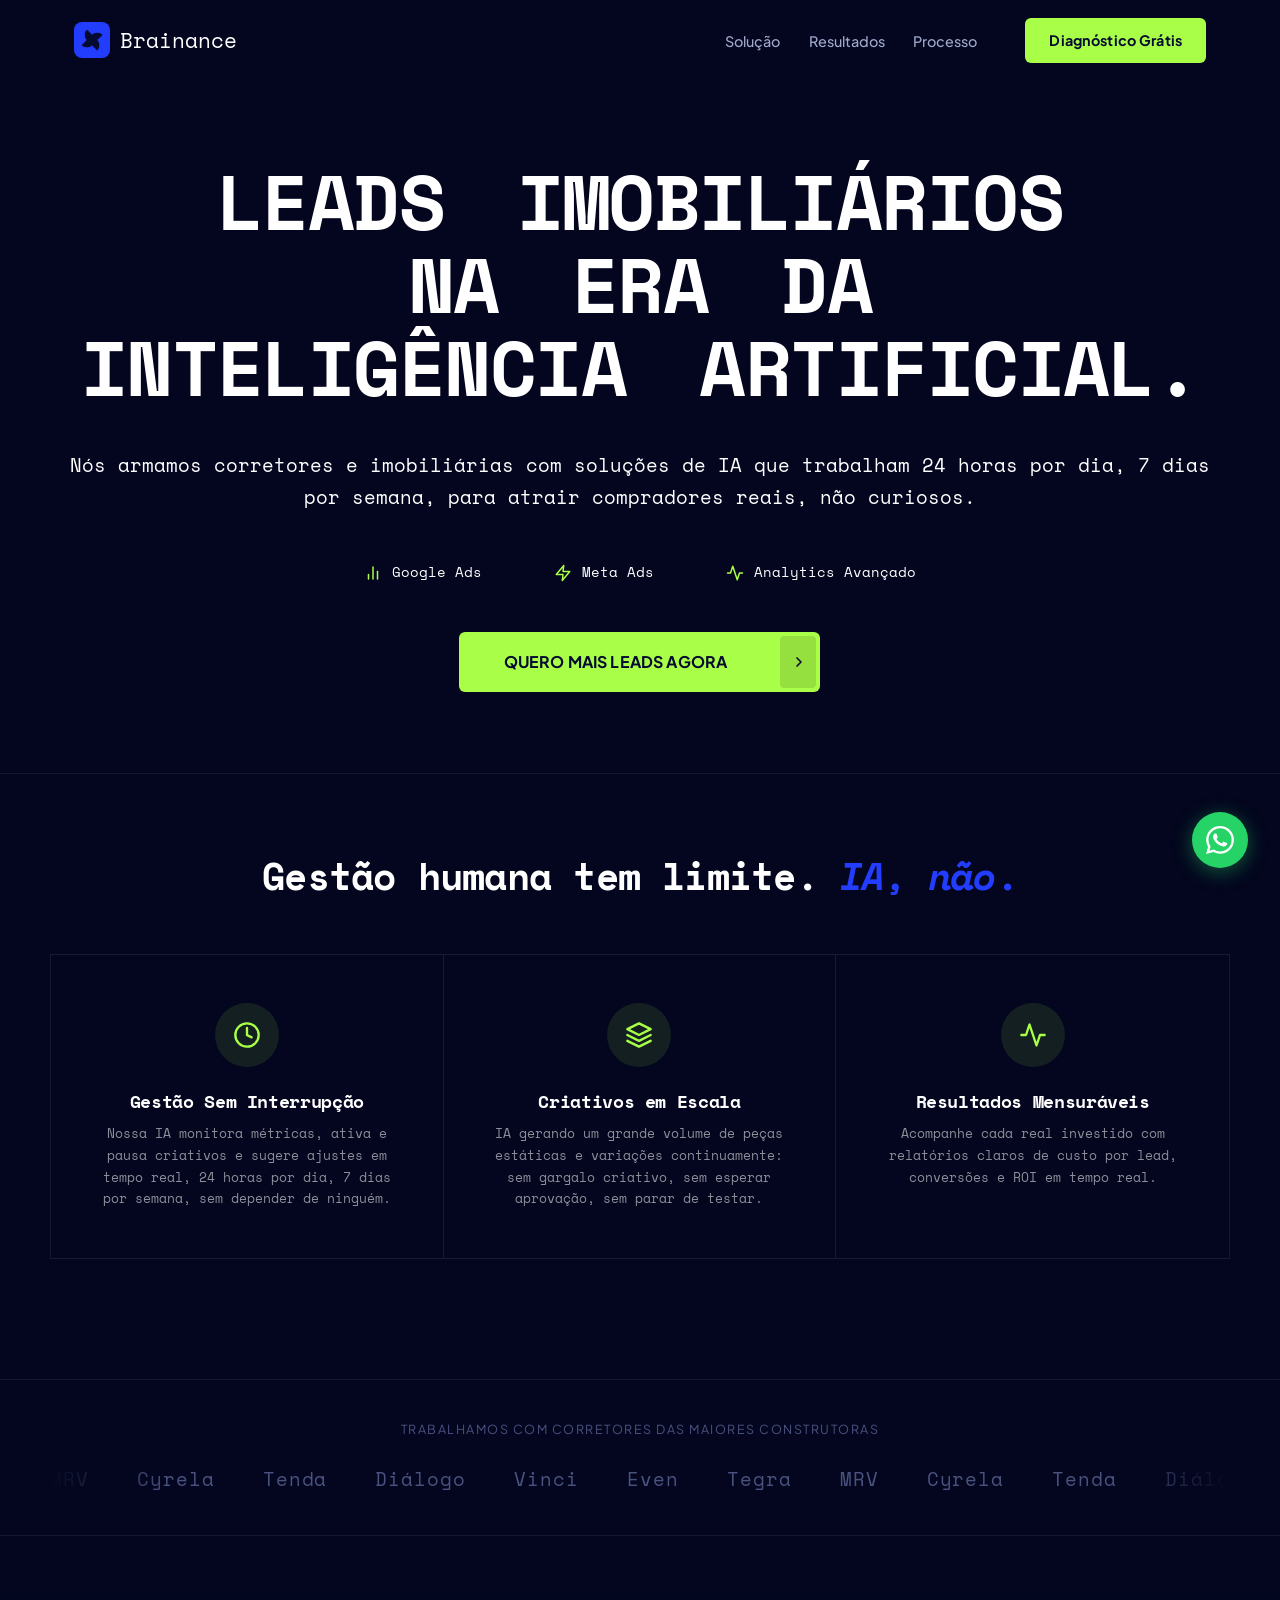
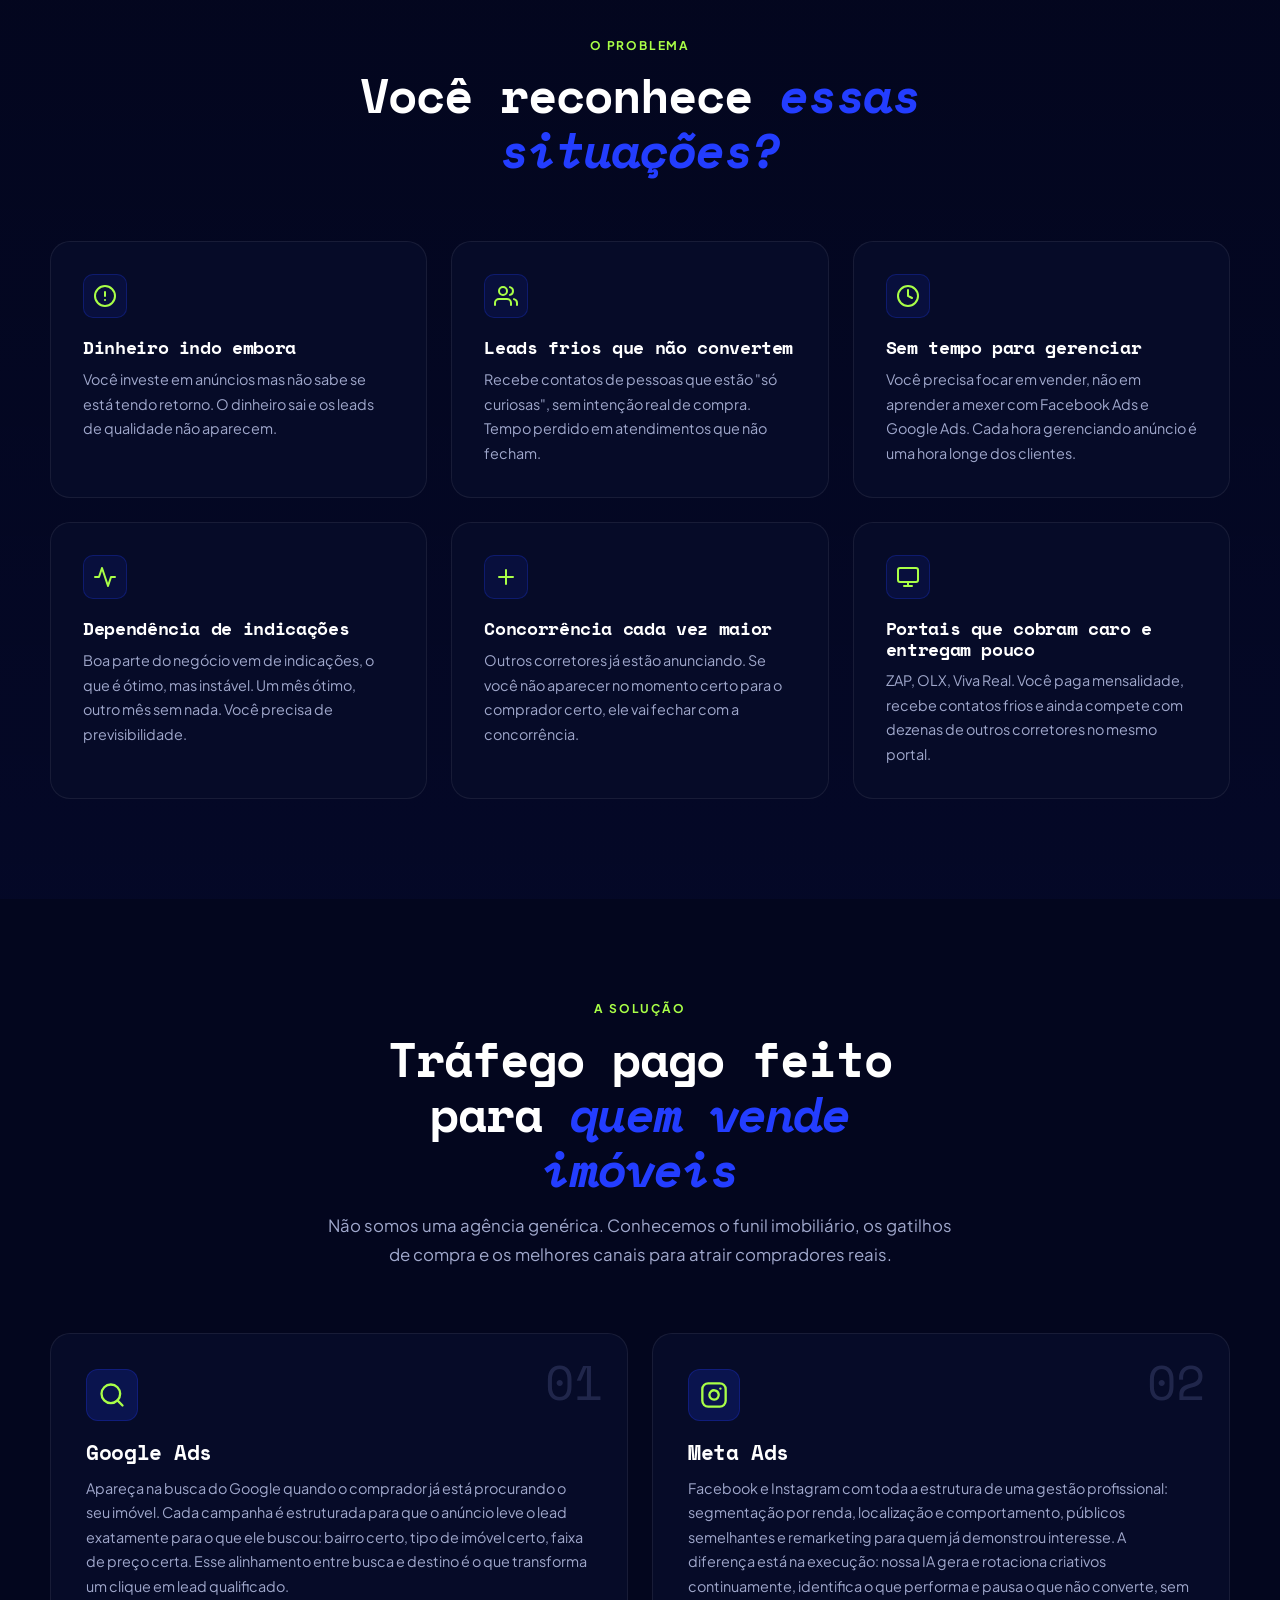
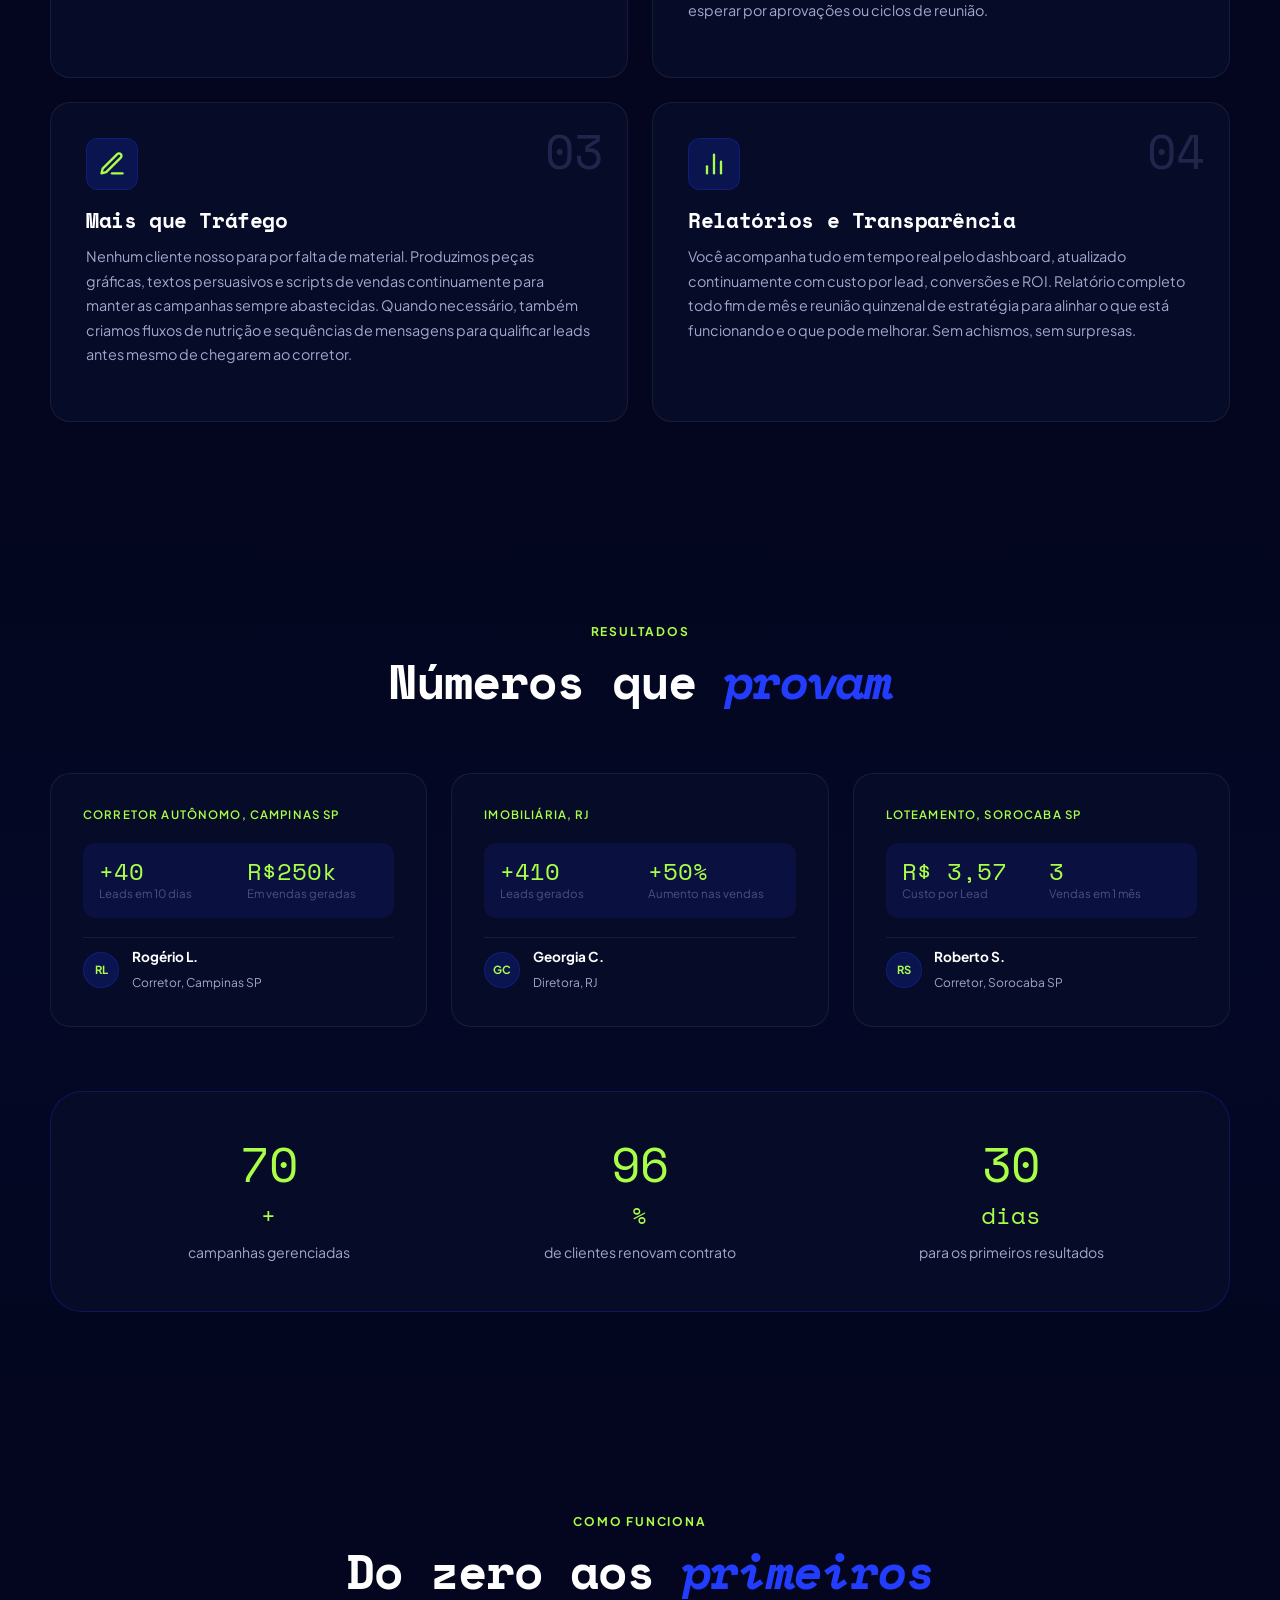
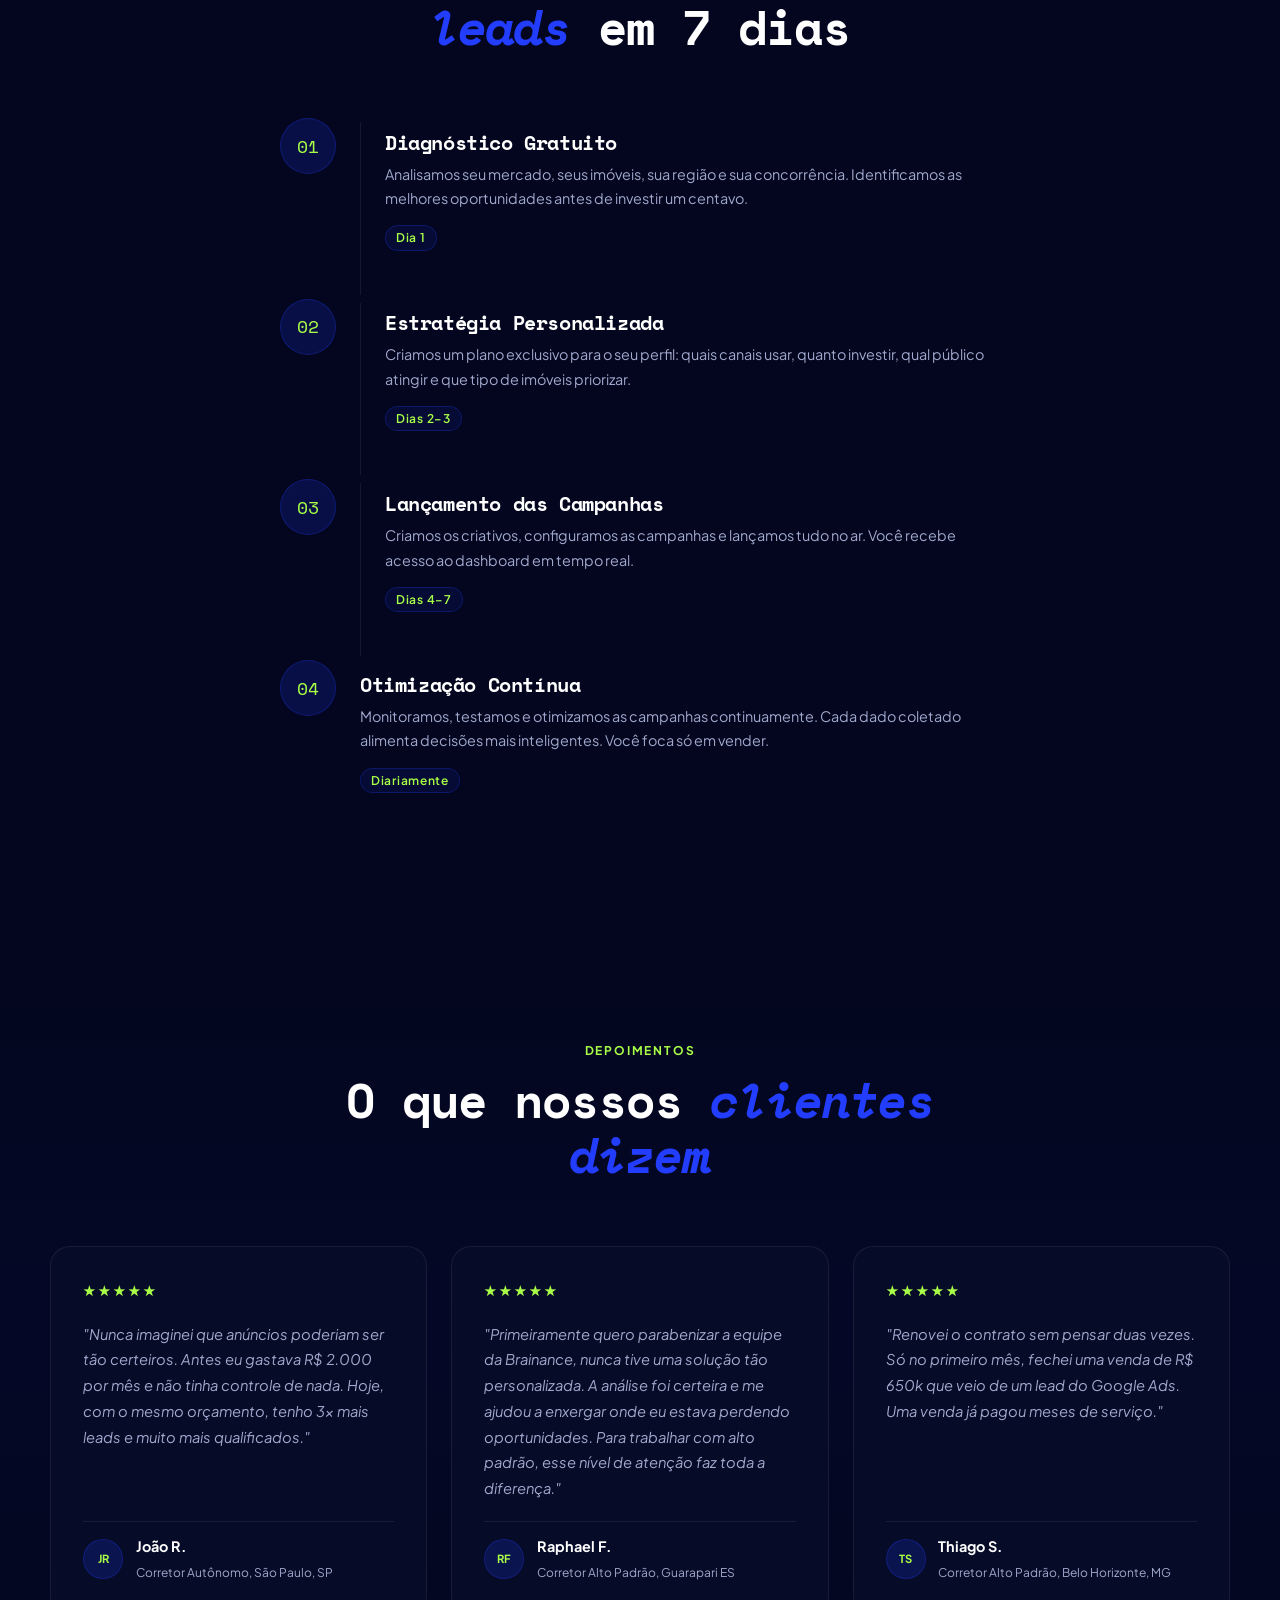
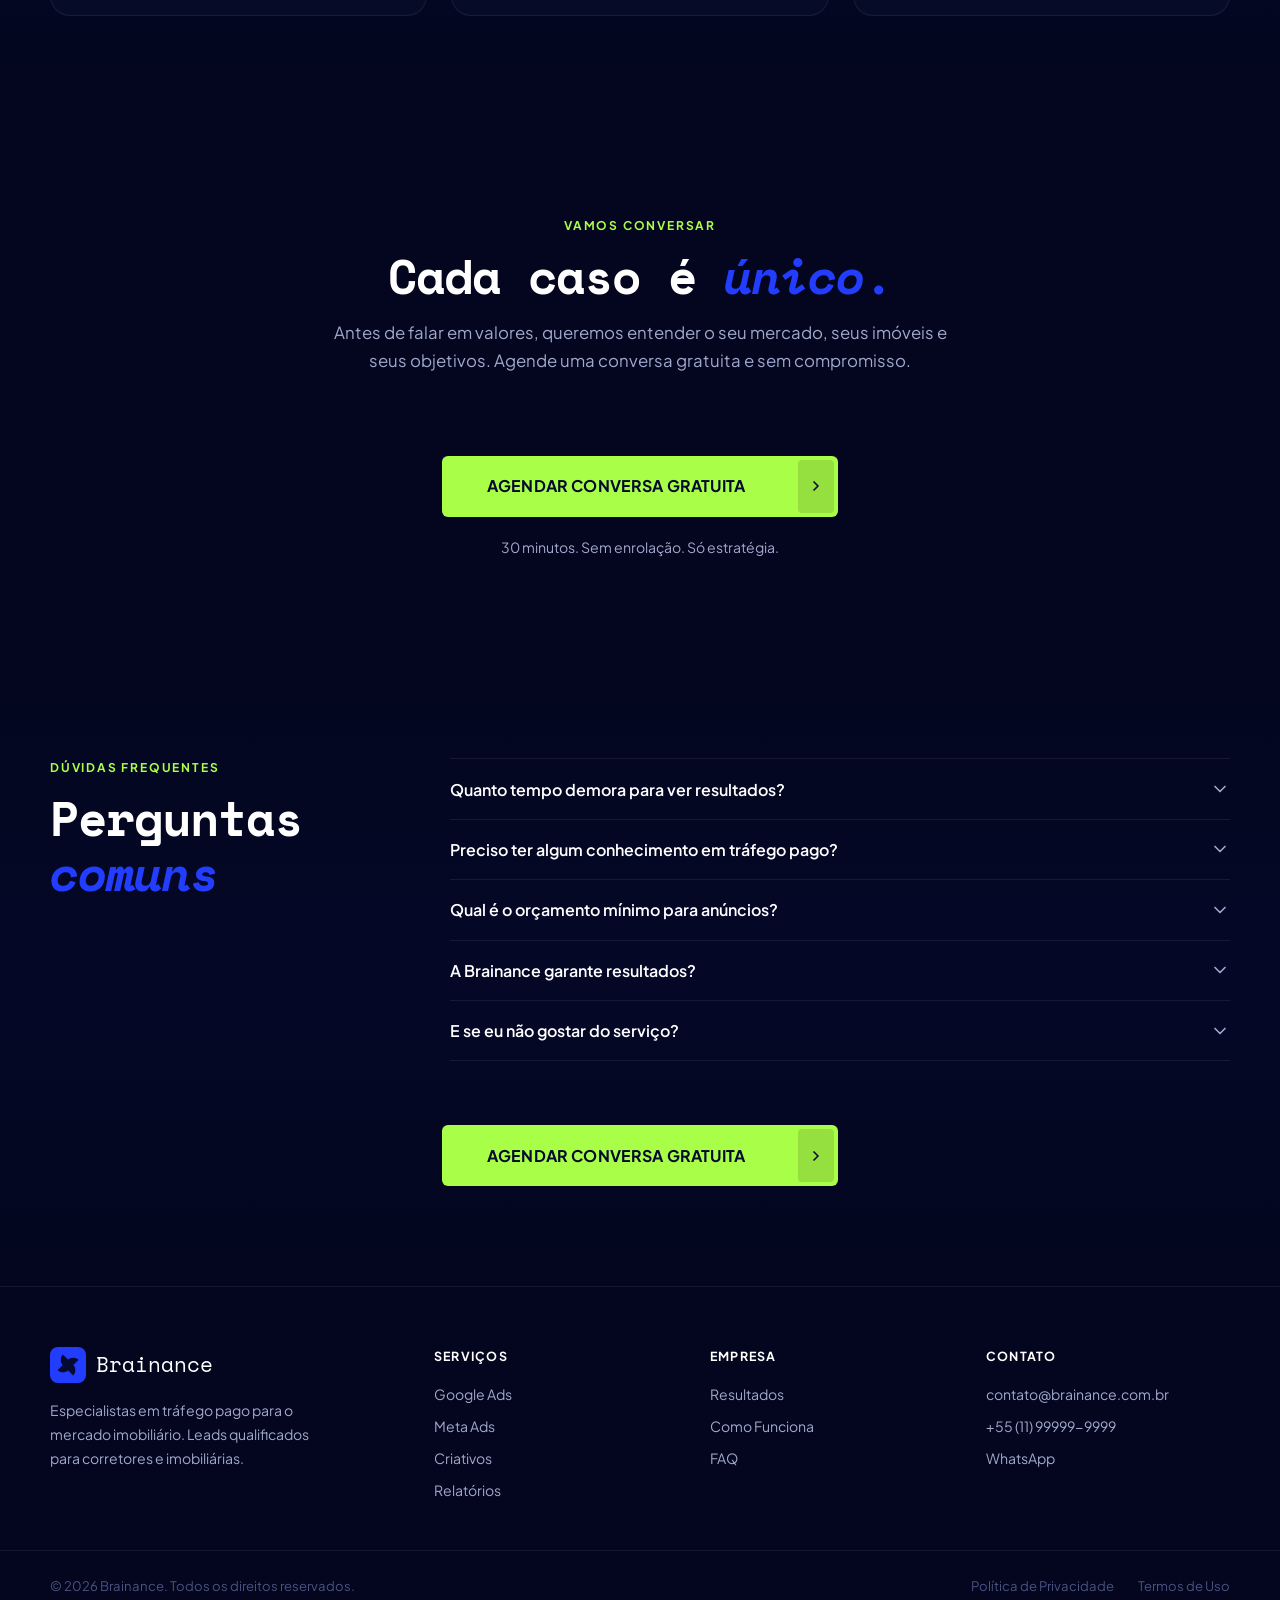
==== commit 5f708b41: "fix(depoimentos): update Tiago testimonial closing line" ====
--- a/src-v2/index.html
+++ b/src-v2/index.html
@@ -413,7 +413,7 @@
         </div>
         <div class="depoimento-card reveal reveal--delay-2">
           <div class="depoimento-card__stars">★★★★★</div>
-          <p>"Renovei o contrato sem pensar duas vezes. Só no primeiro mês, fechei uma venda de R$ 650k que veio de um lead do Google Ads. O ROI se paga sozinho."</p>
+          <p>"Renovei o contrato sem pensar duas vezes. Só no primeiro mês, fechei uma venda de R$ 650k que veio de um lead do Google Ads. Uma venda já pagou meses de serviço."</p>
           <div class="depoimento-card__author">
             <div class="depoimento-card__avatar">TS</div>
             <div>
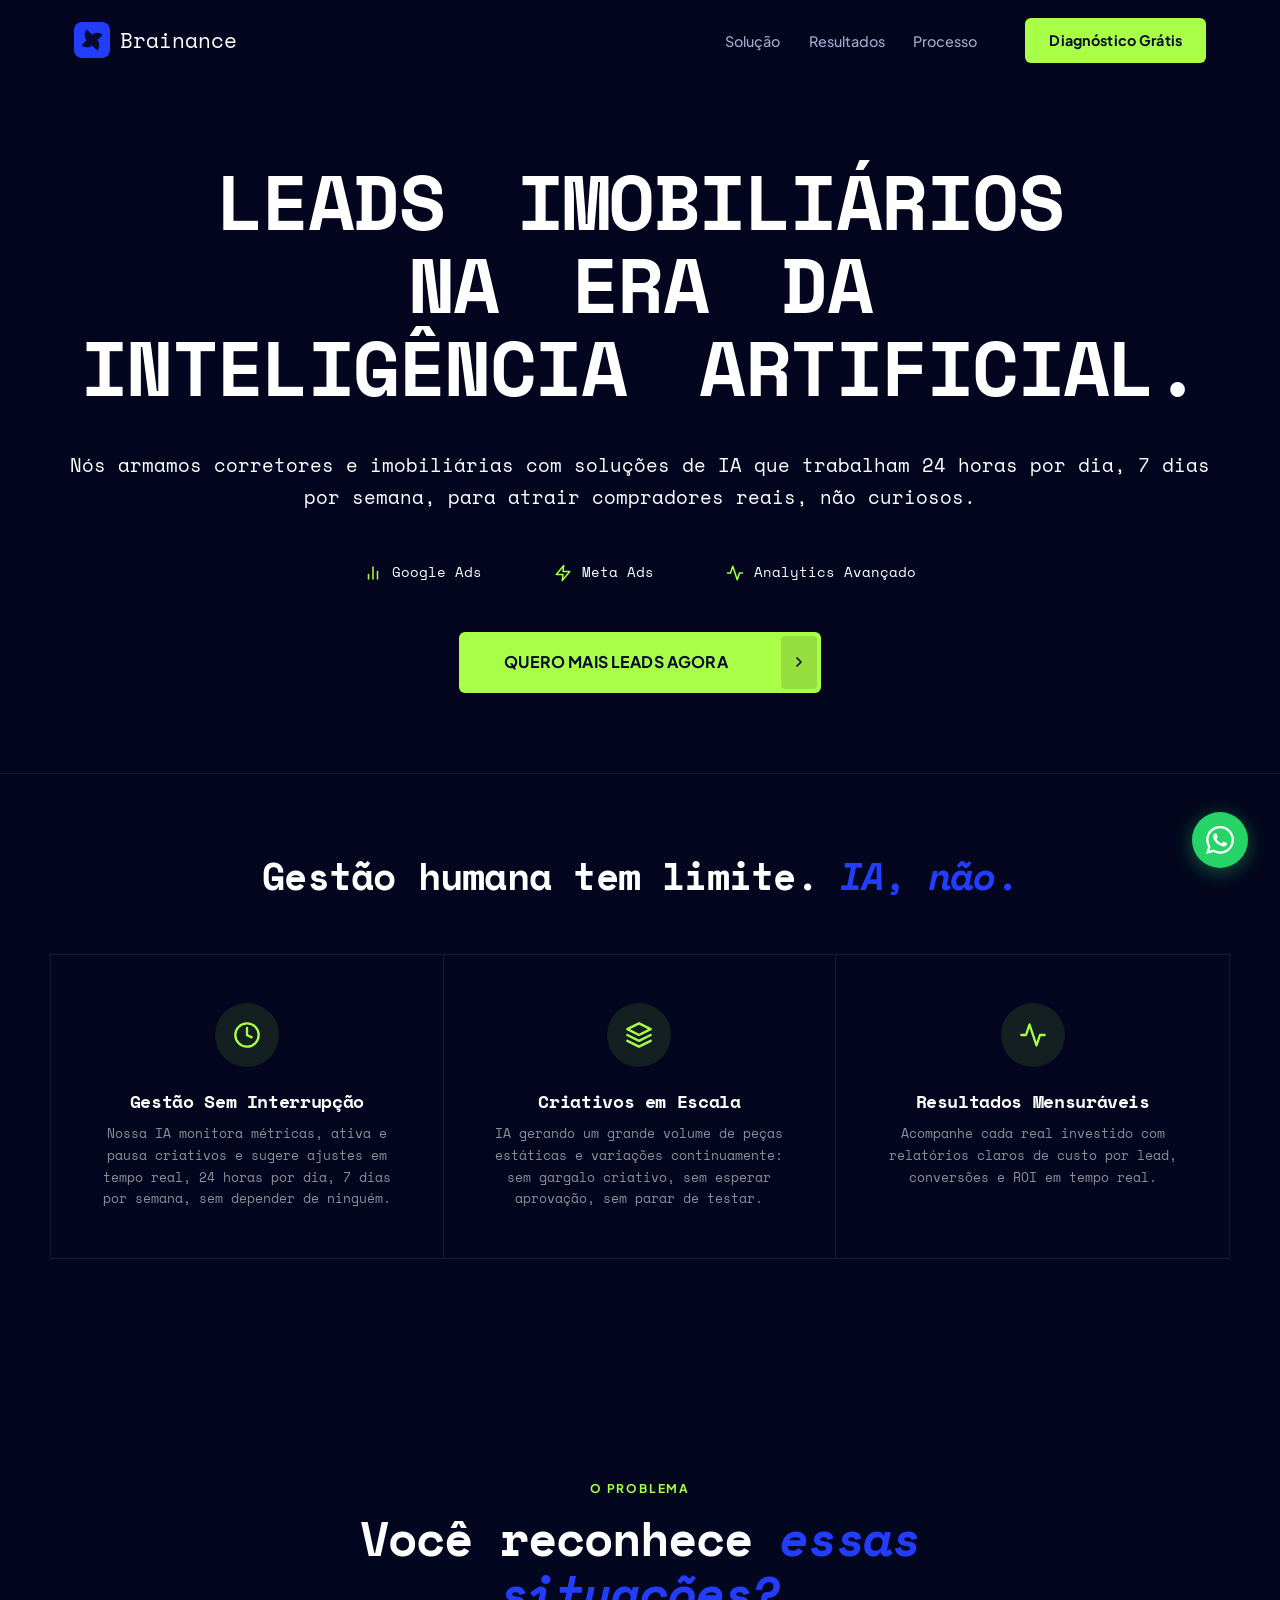
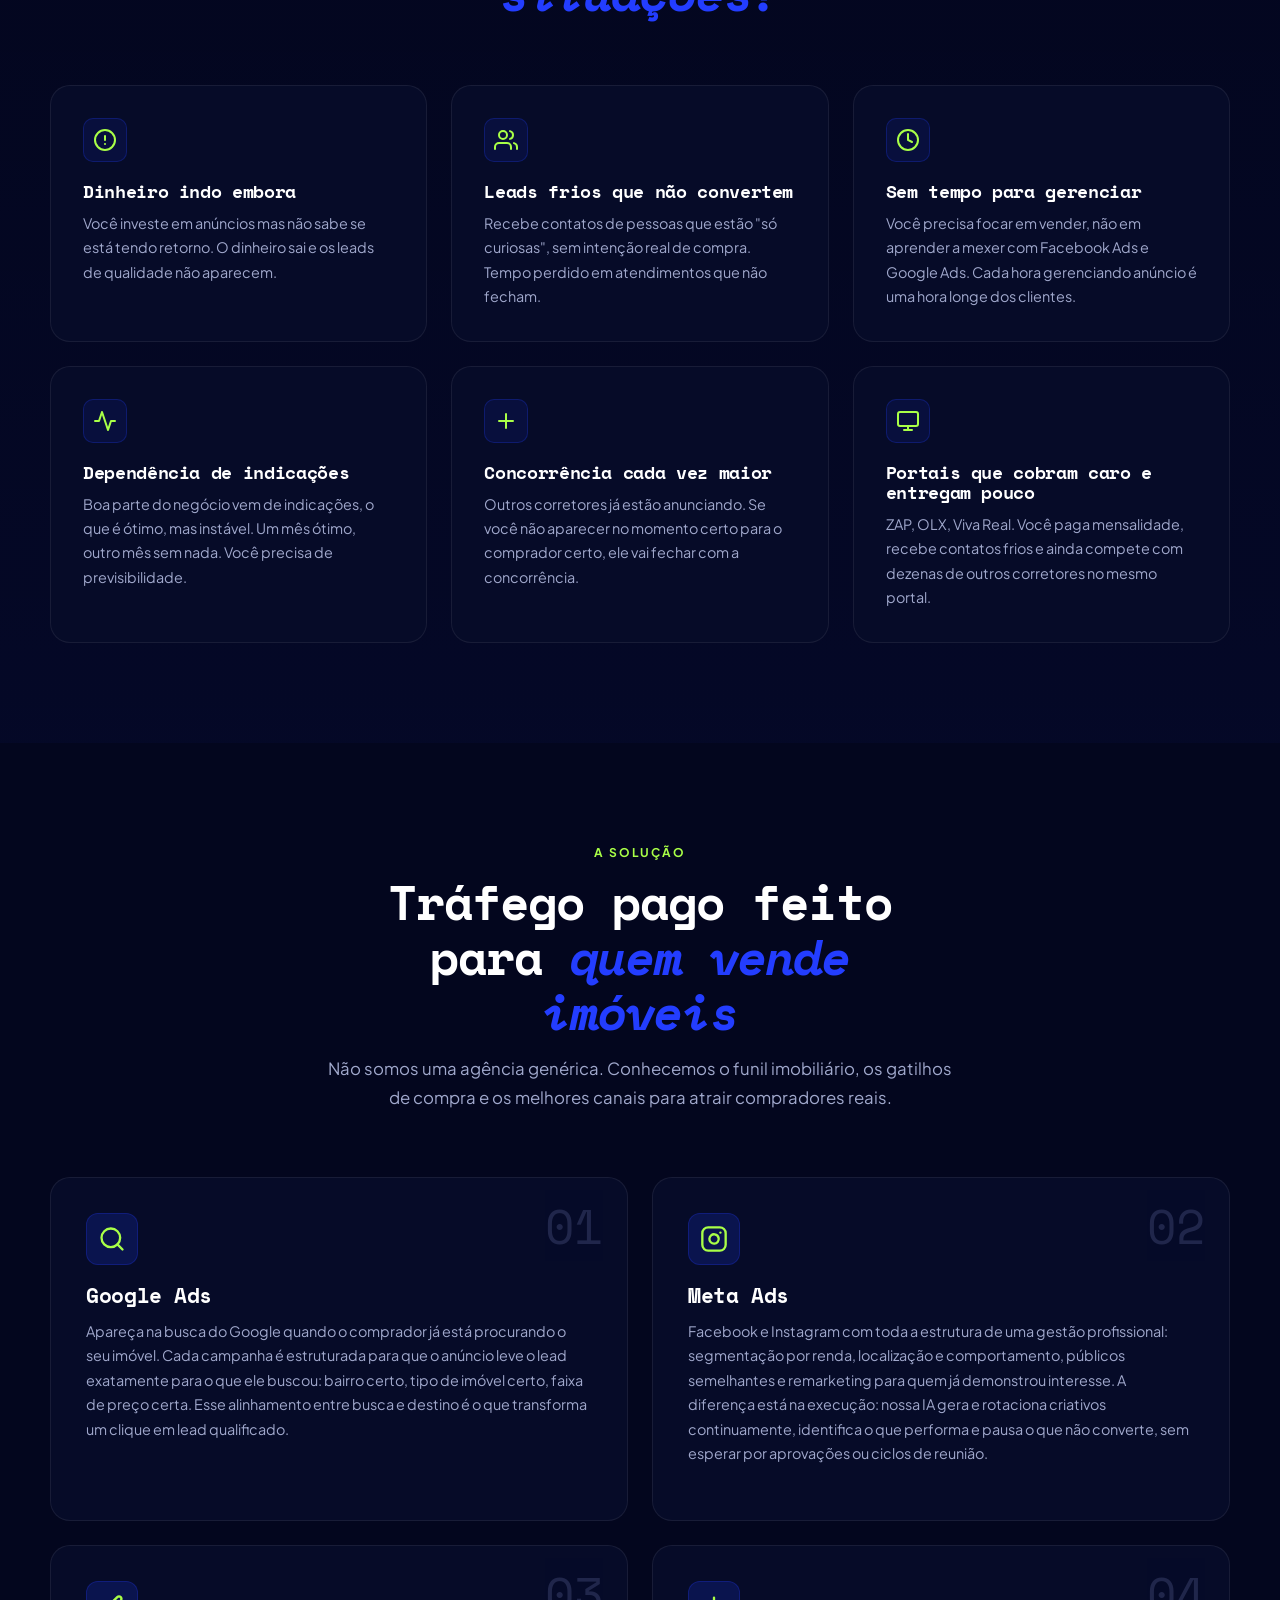
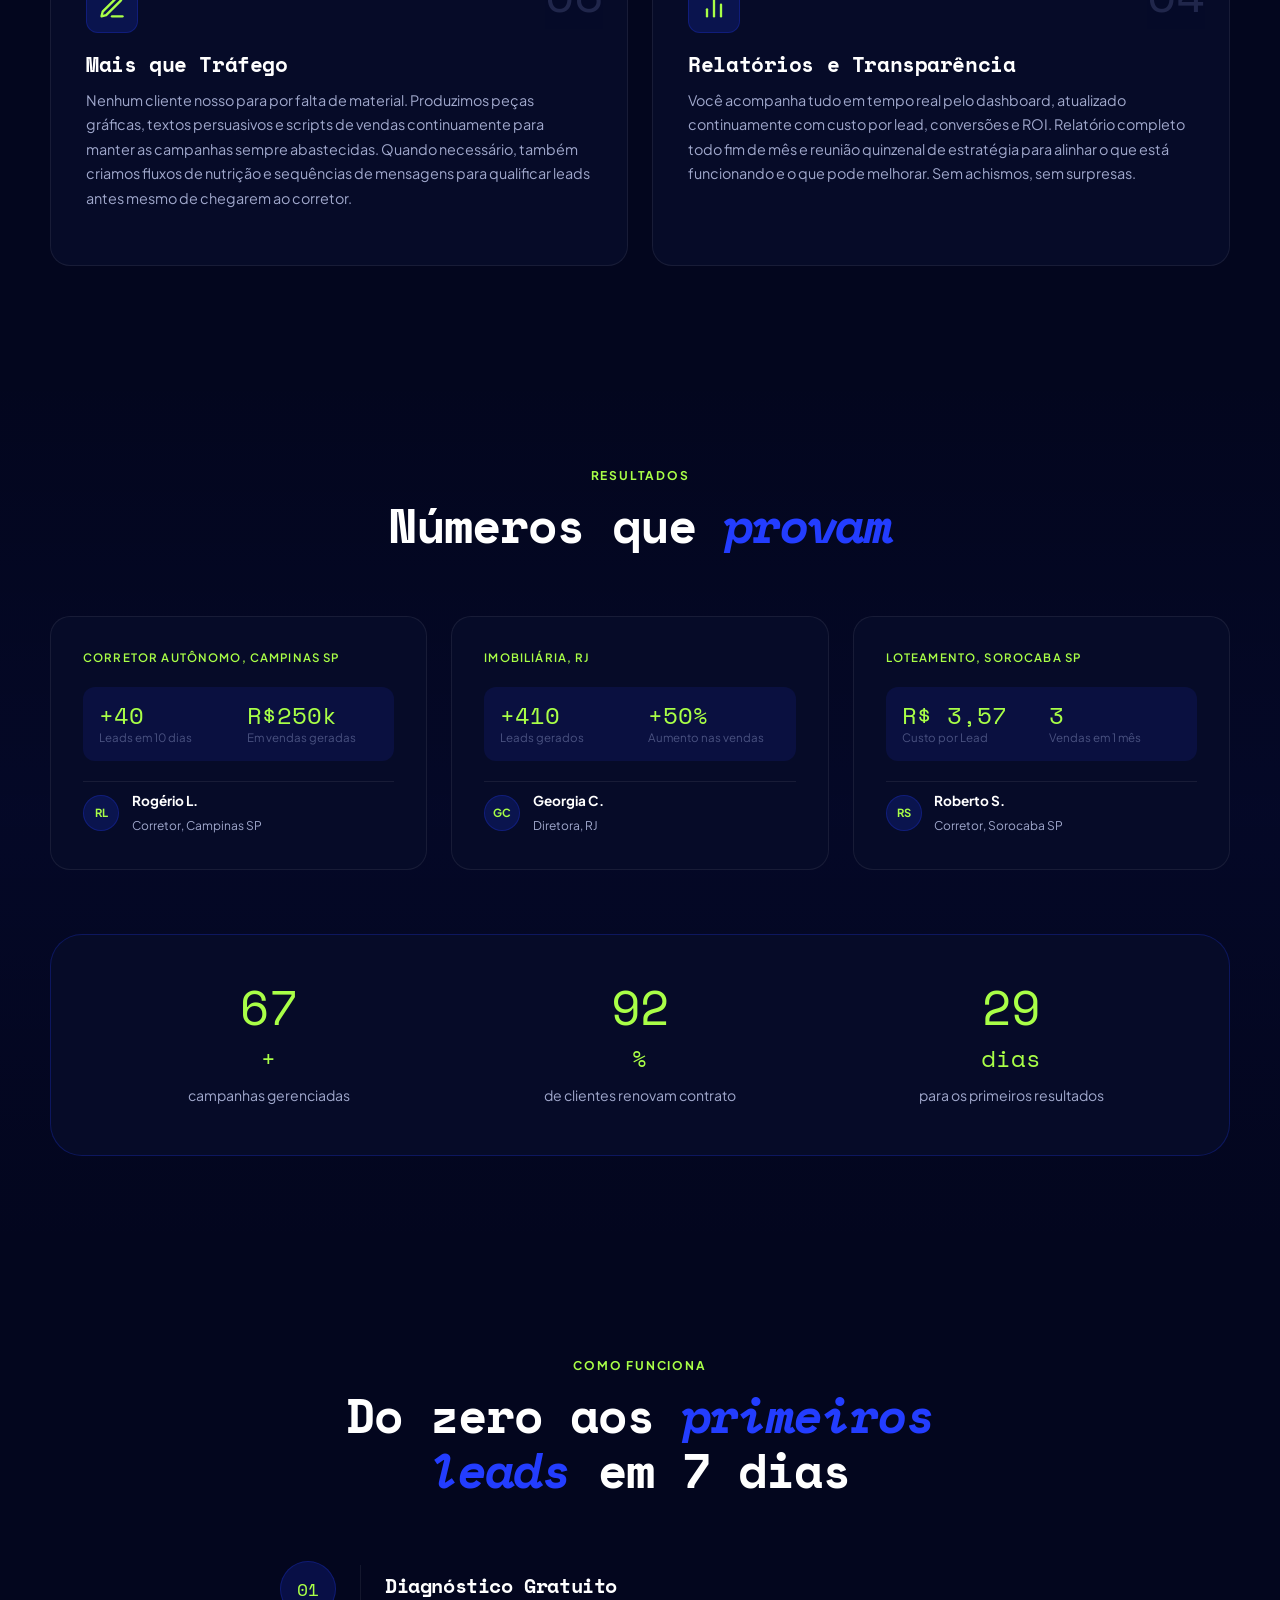
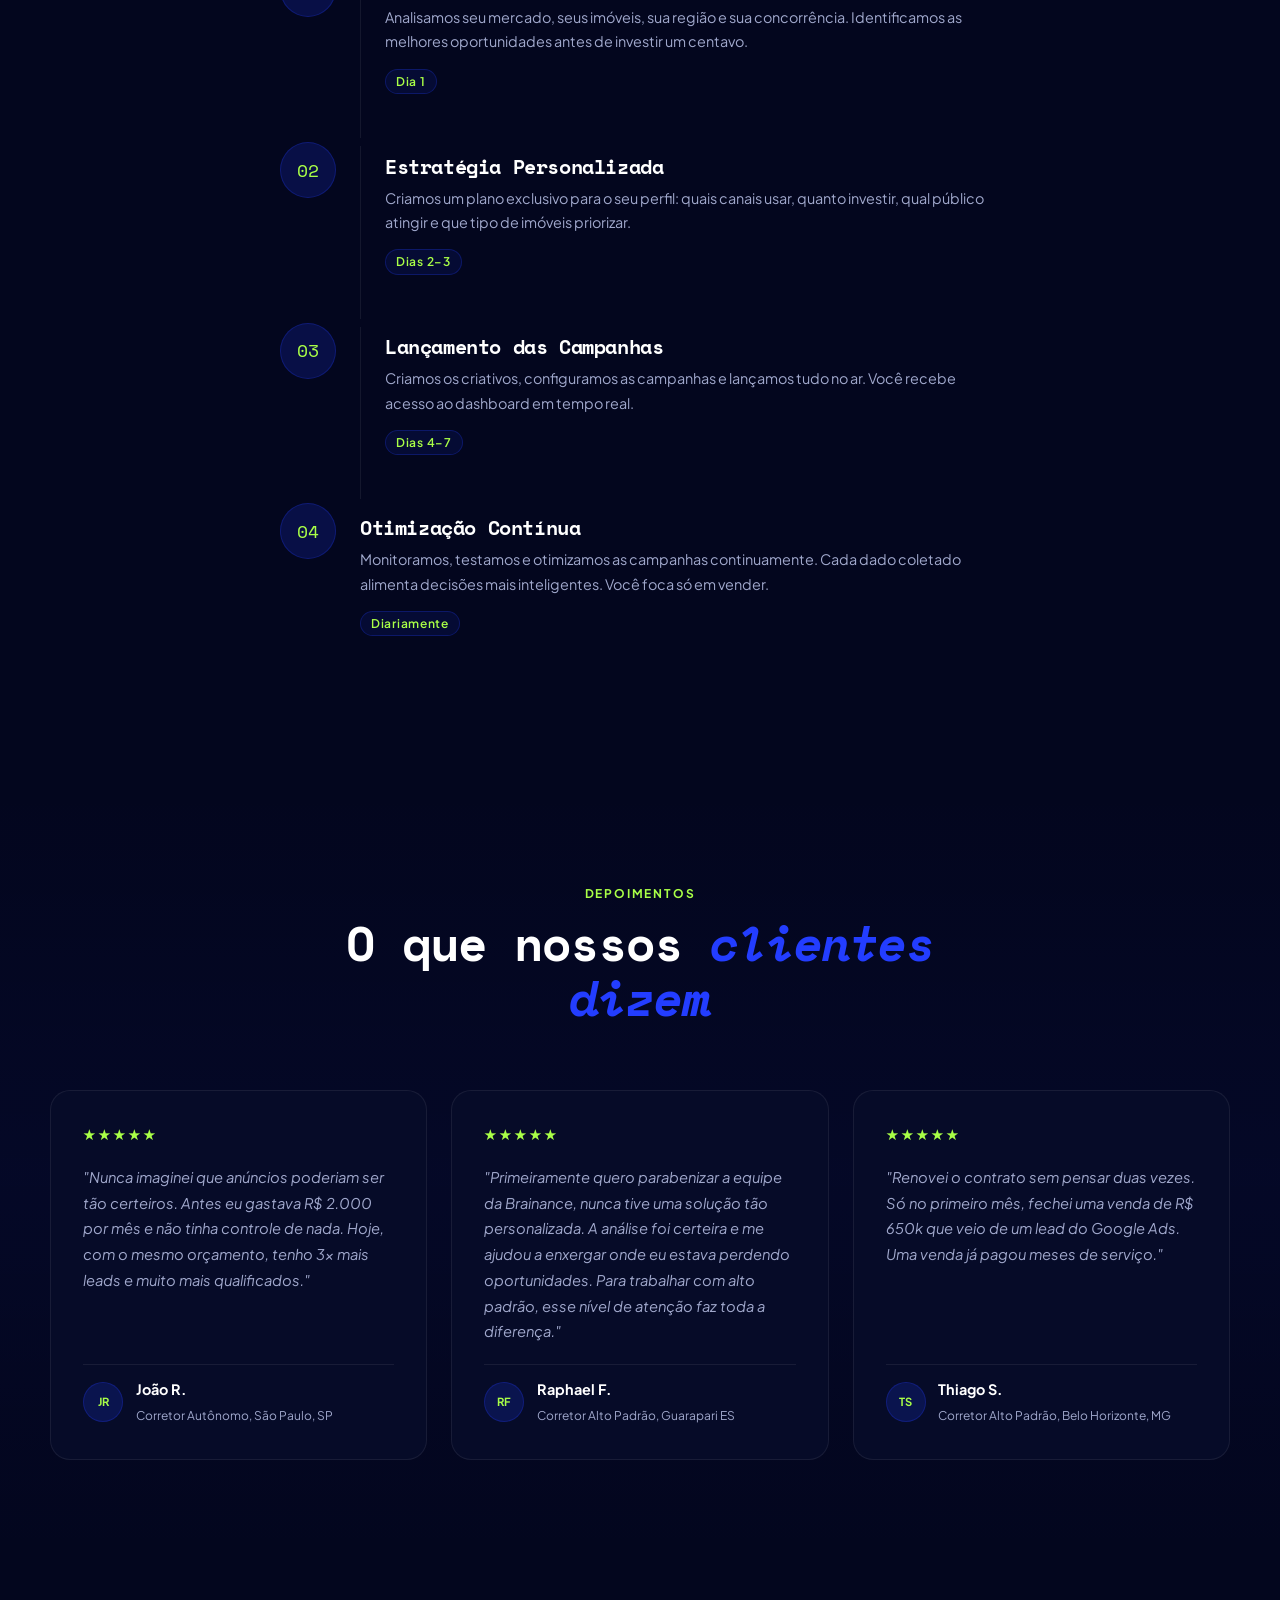
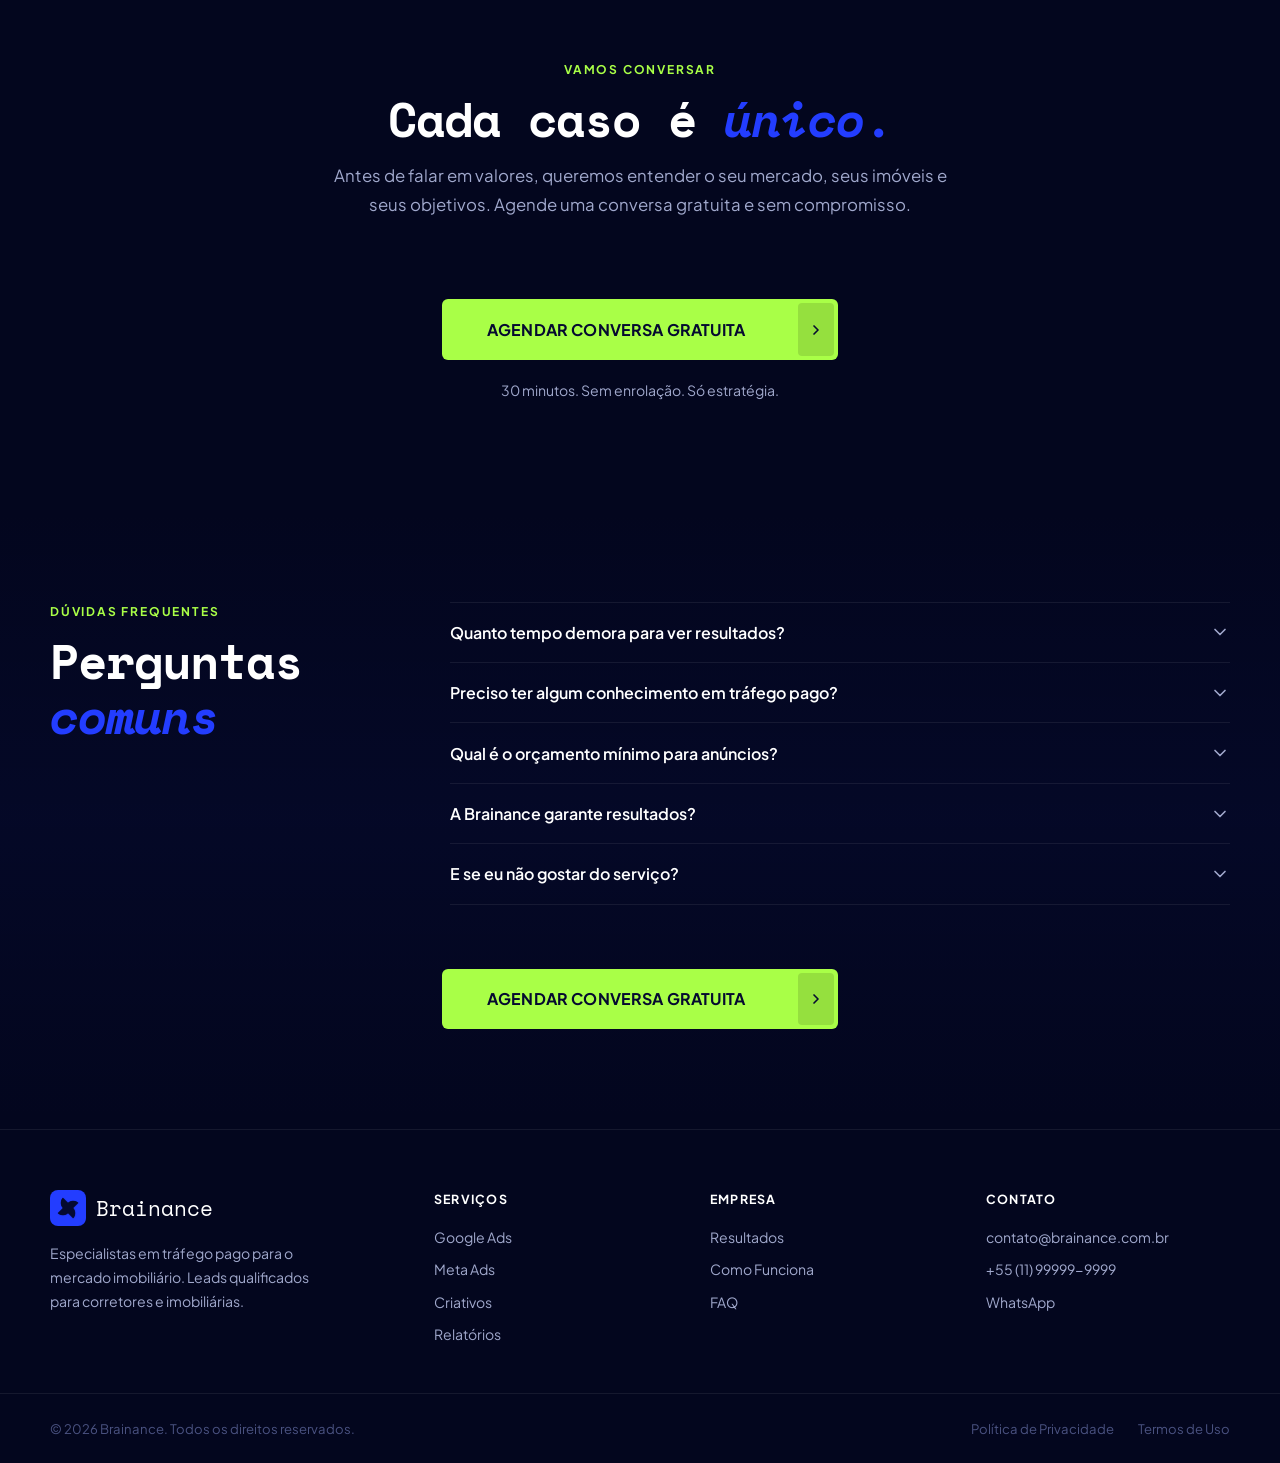
==== commit a1461513: "fix: remove logos/construtoras ticker section" ====
--- a/src-v2/index.html
+++ b/src-v2/index.html
@@ -122,29 +122,6 @@
   </section>
 
   <!-- LOGOS BAR -->
-  <section class="logos">
-    <div class="container">
-      <p class="logos__label">Trabalhamos com corretores das maiores construtoras</p>
-      <div class="logos__track">
-        <div class="logos__inner">
-          <span class="logos__item">MRV</span>
-          <span class="logos__item">Cyrela</span>
-          <span class="logos__item">Tenda</span>
-          <span class="logos__item">Diálogo</span>
-          <span class="logos__item">Vinci</span>
-          <span class="logos__item">Even</span>
-          <span class="logos__item">Tegra</span>
-          <span class="logos__item">MRV</span>
-          <span class="logos__item">Cyrela</span>
-          <span class="logos__item">Tenda</span>
-          <span class="logos__item">Diálogo</span>
-          <span class="logos__item">Vinci</span>
-          <span class="logos__item">Even</span>
-          <span class="logos__item">Tegra</span>
-        </div>
-      </div>
-    </div>
-  </section>
 
   <!-- DORES -->
   <section class="dores" id="dores">
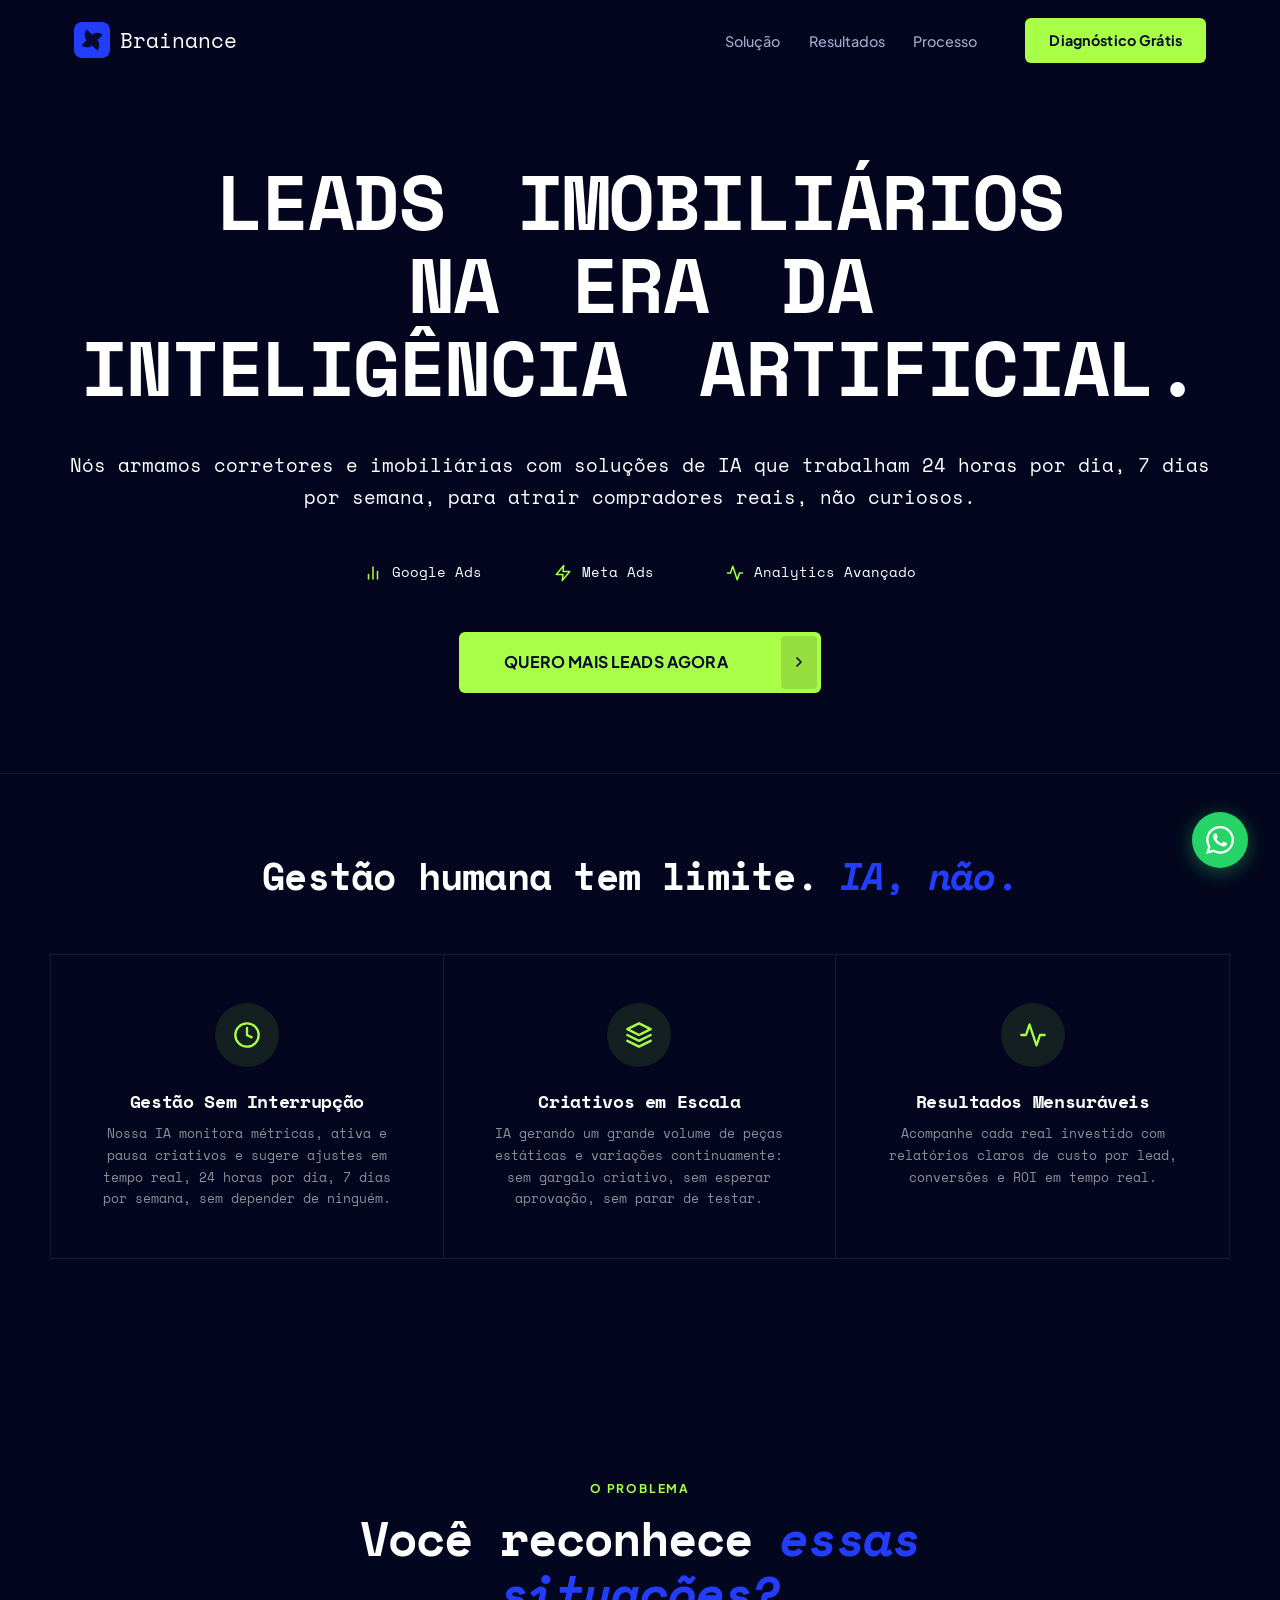
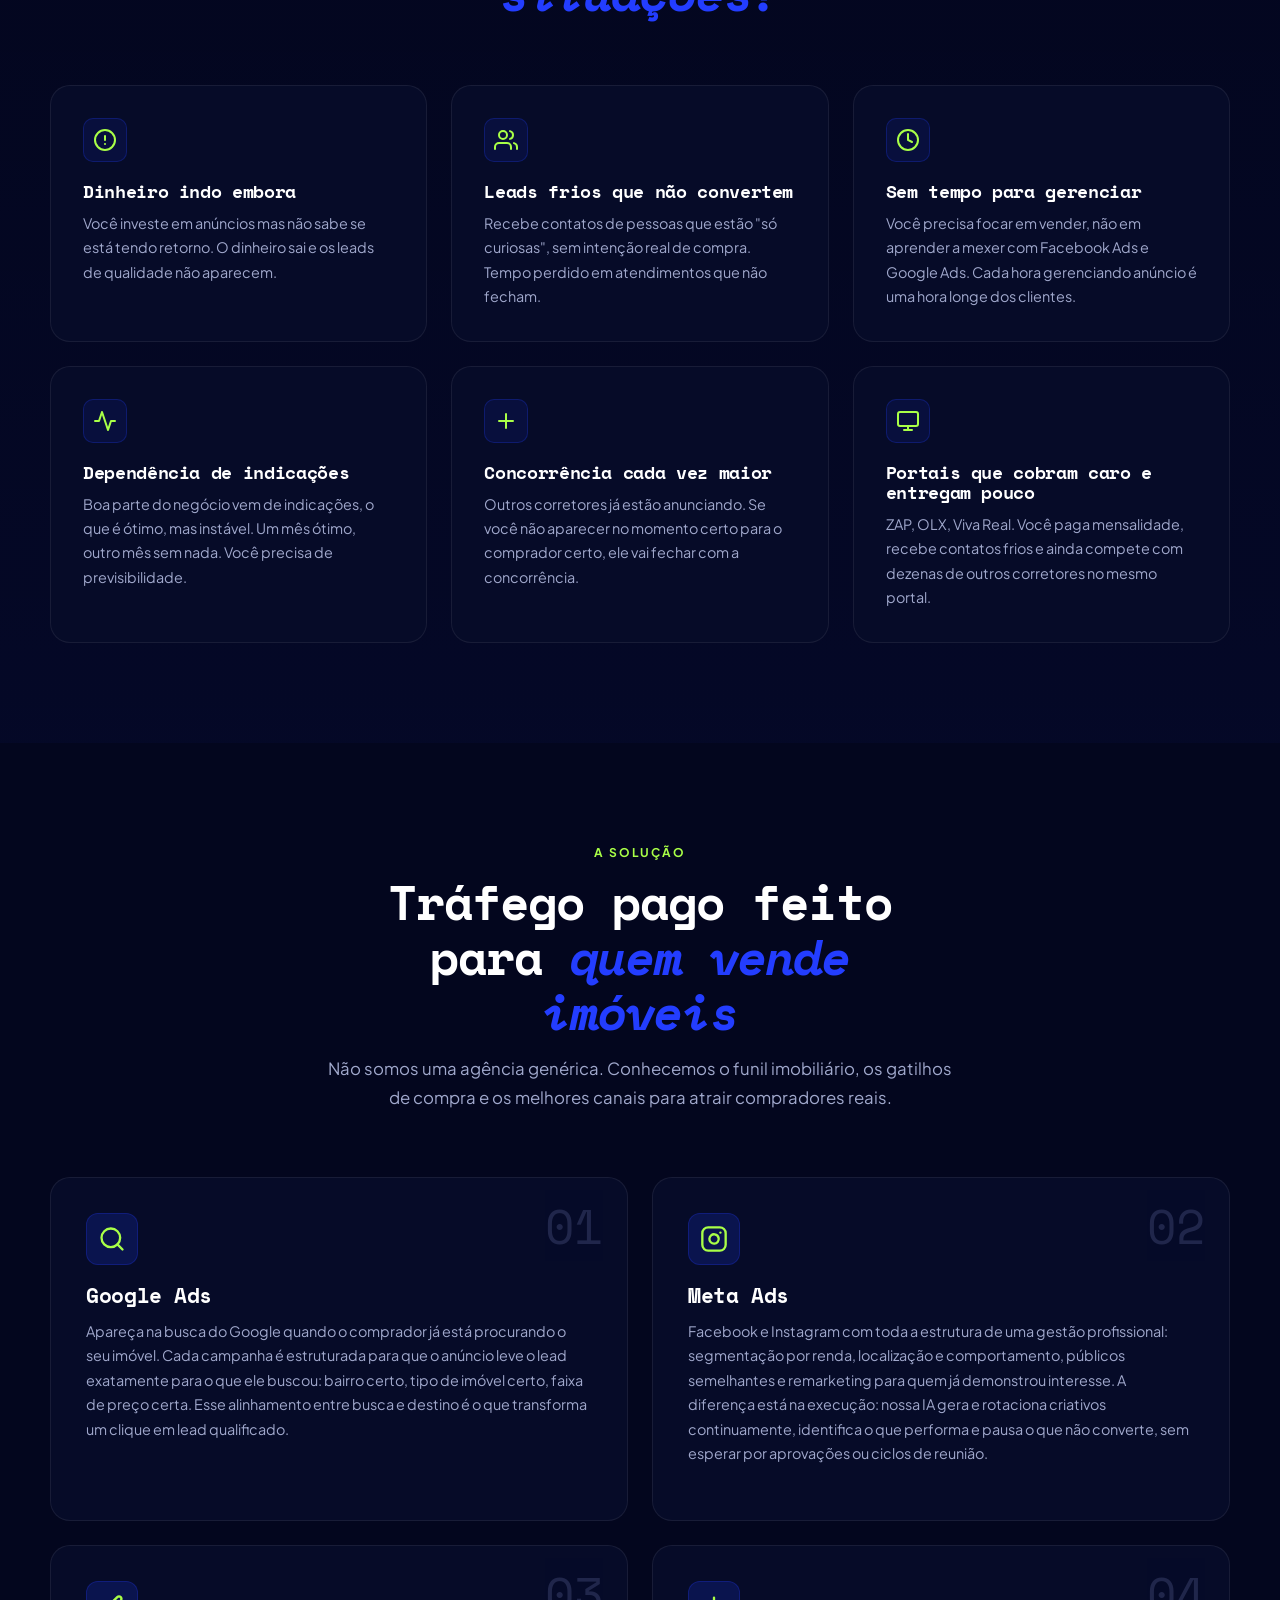
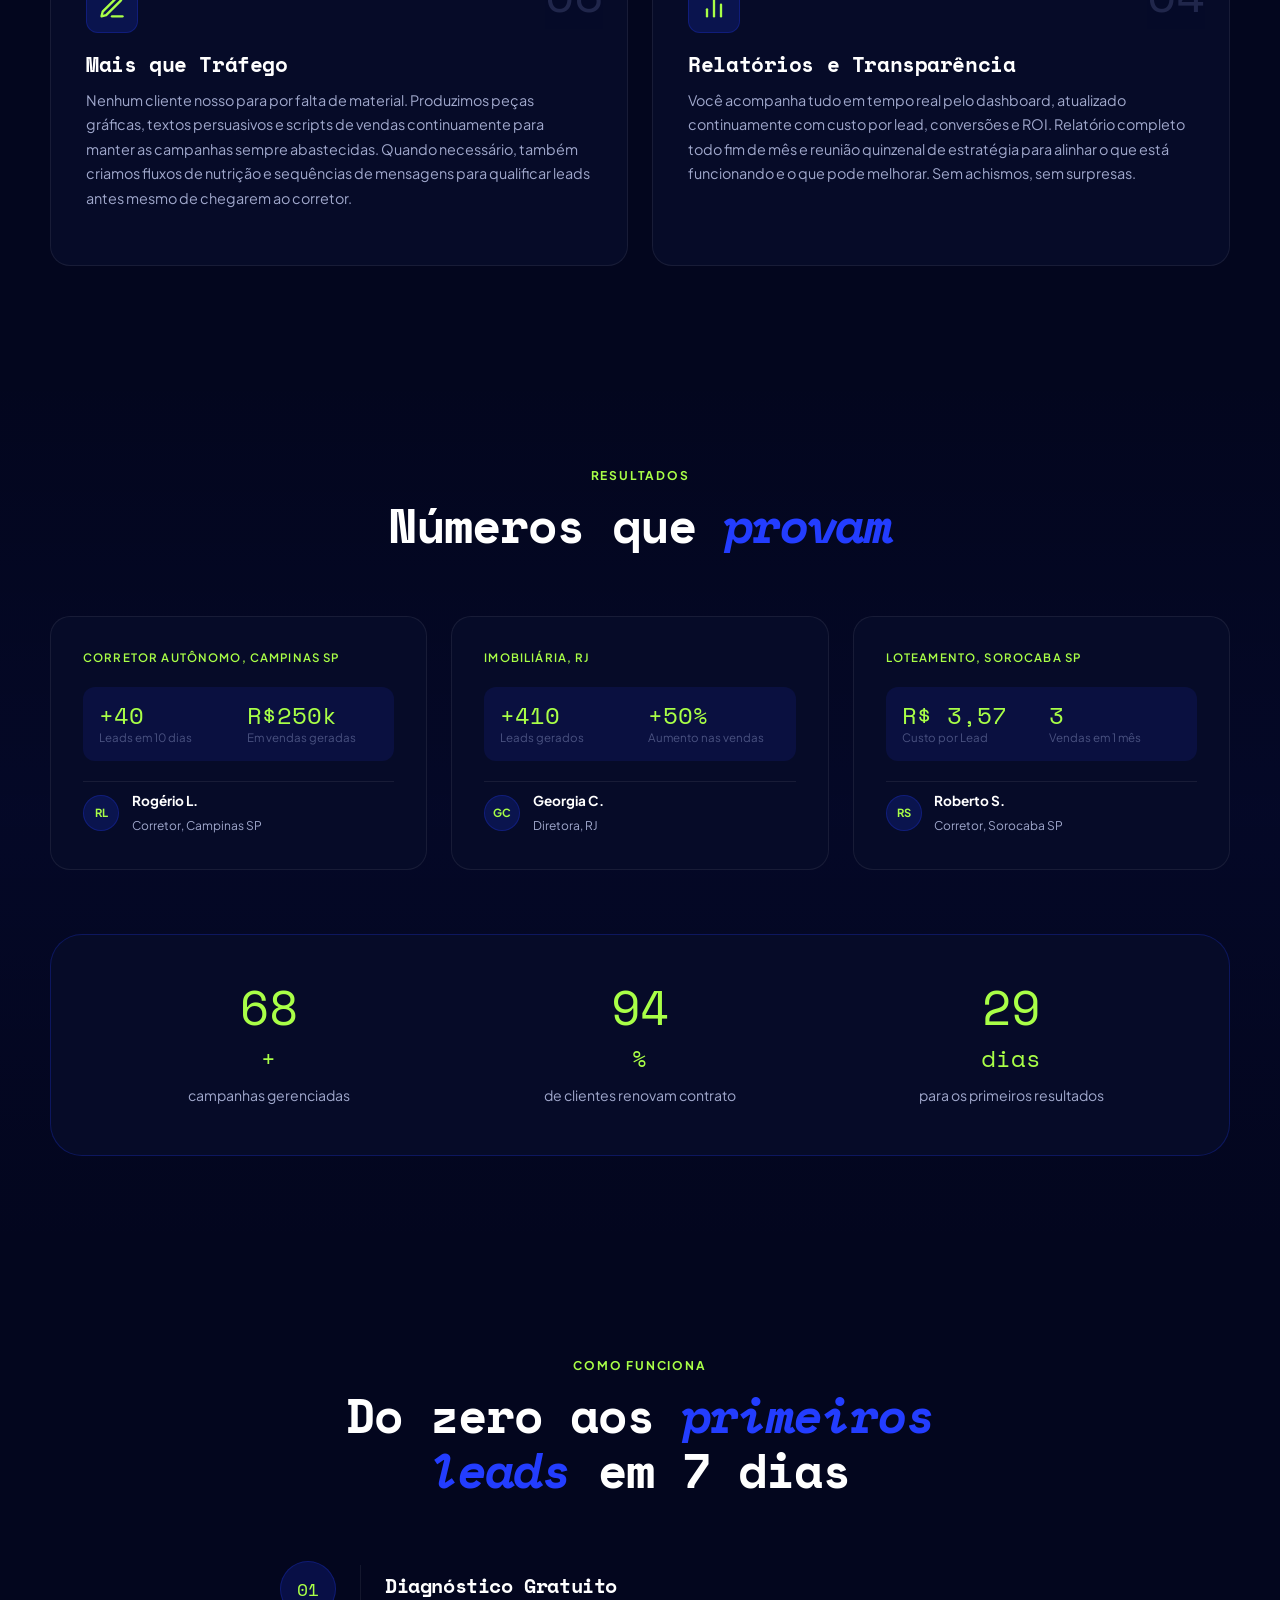
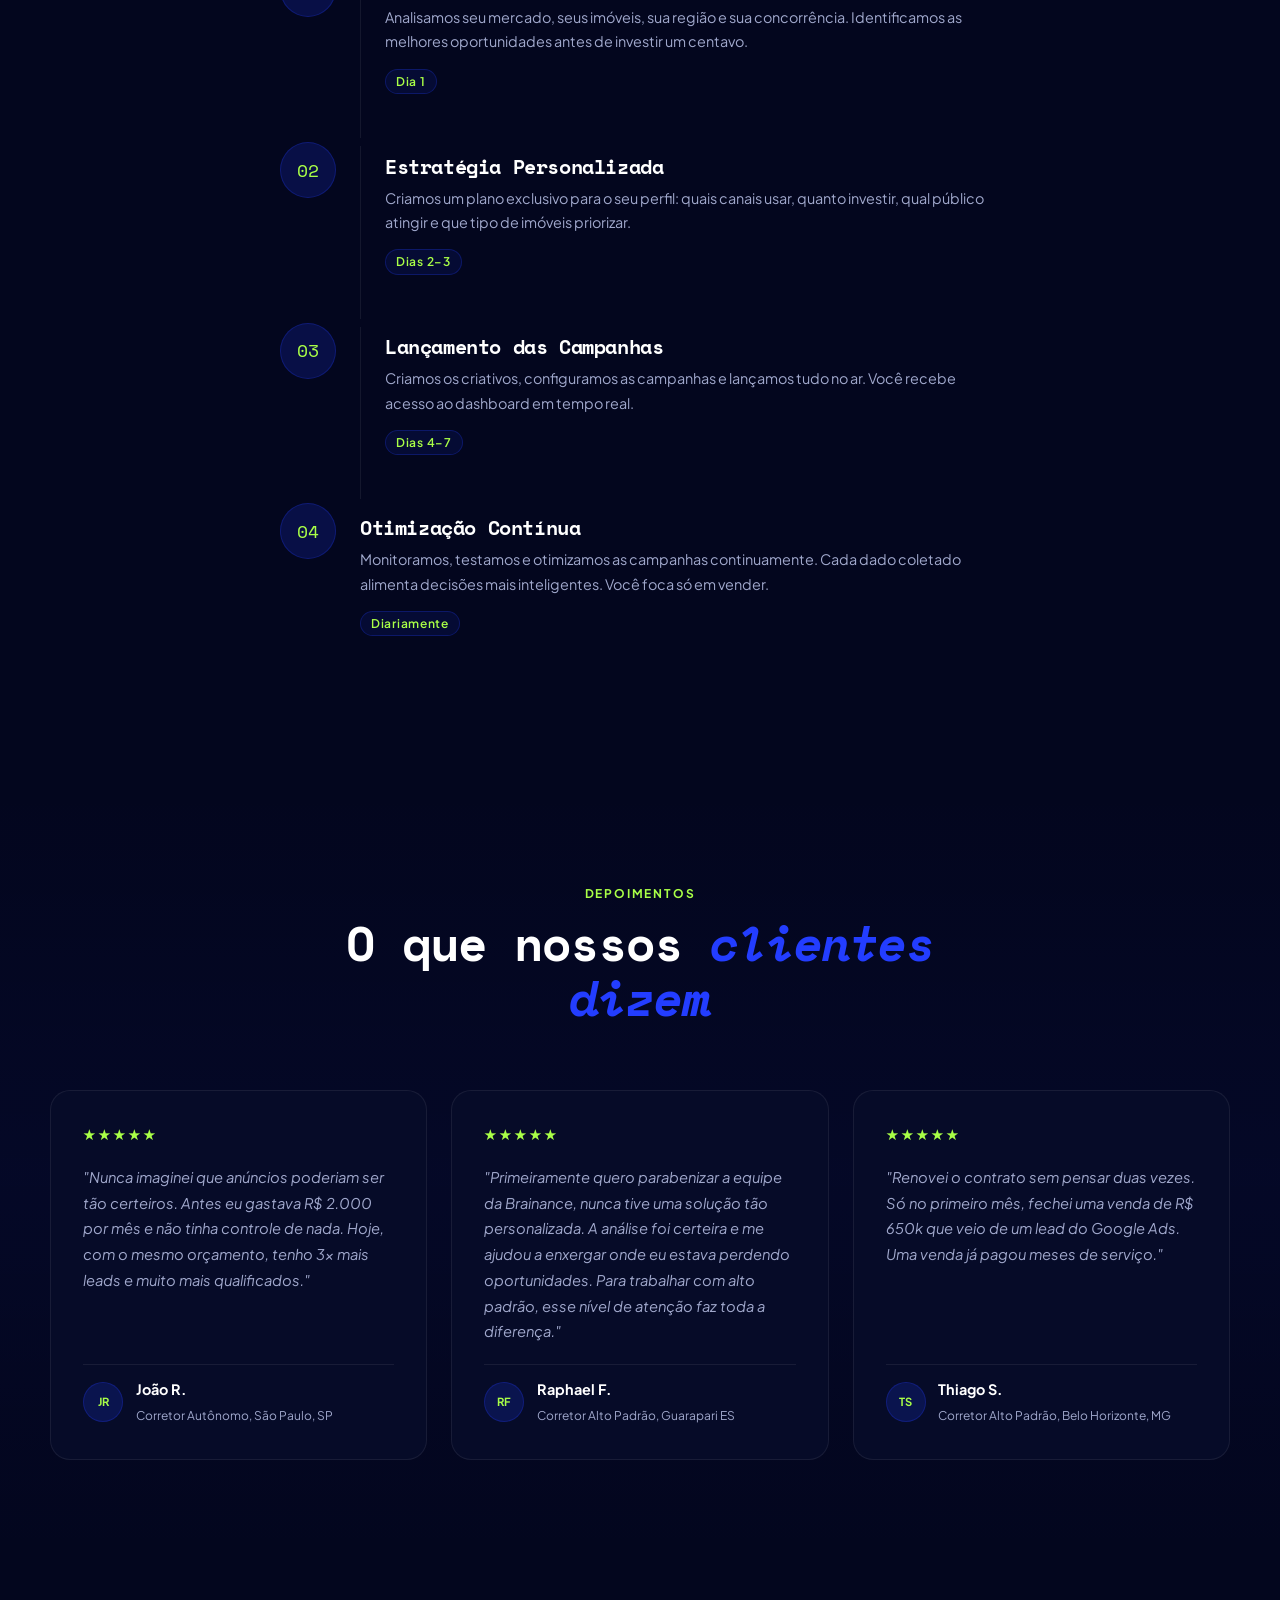
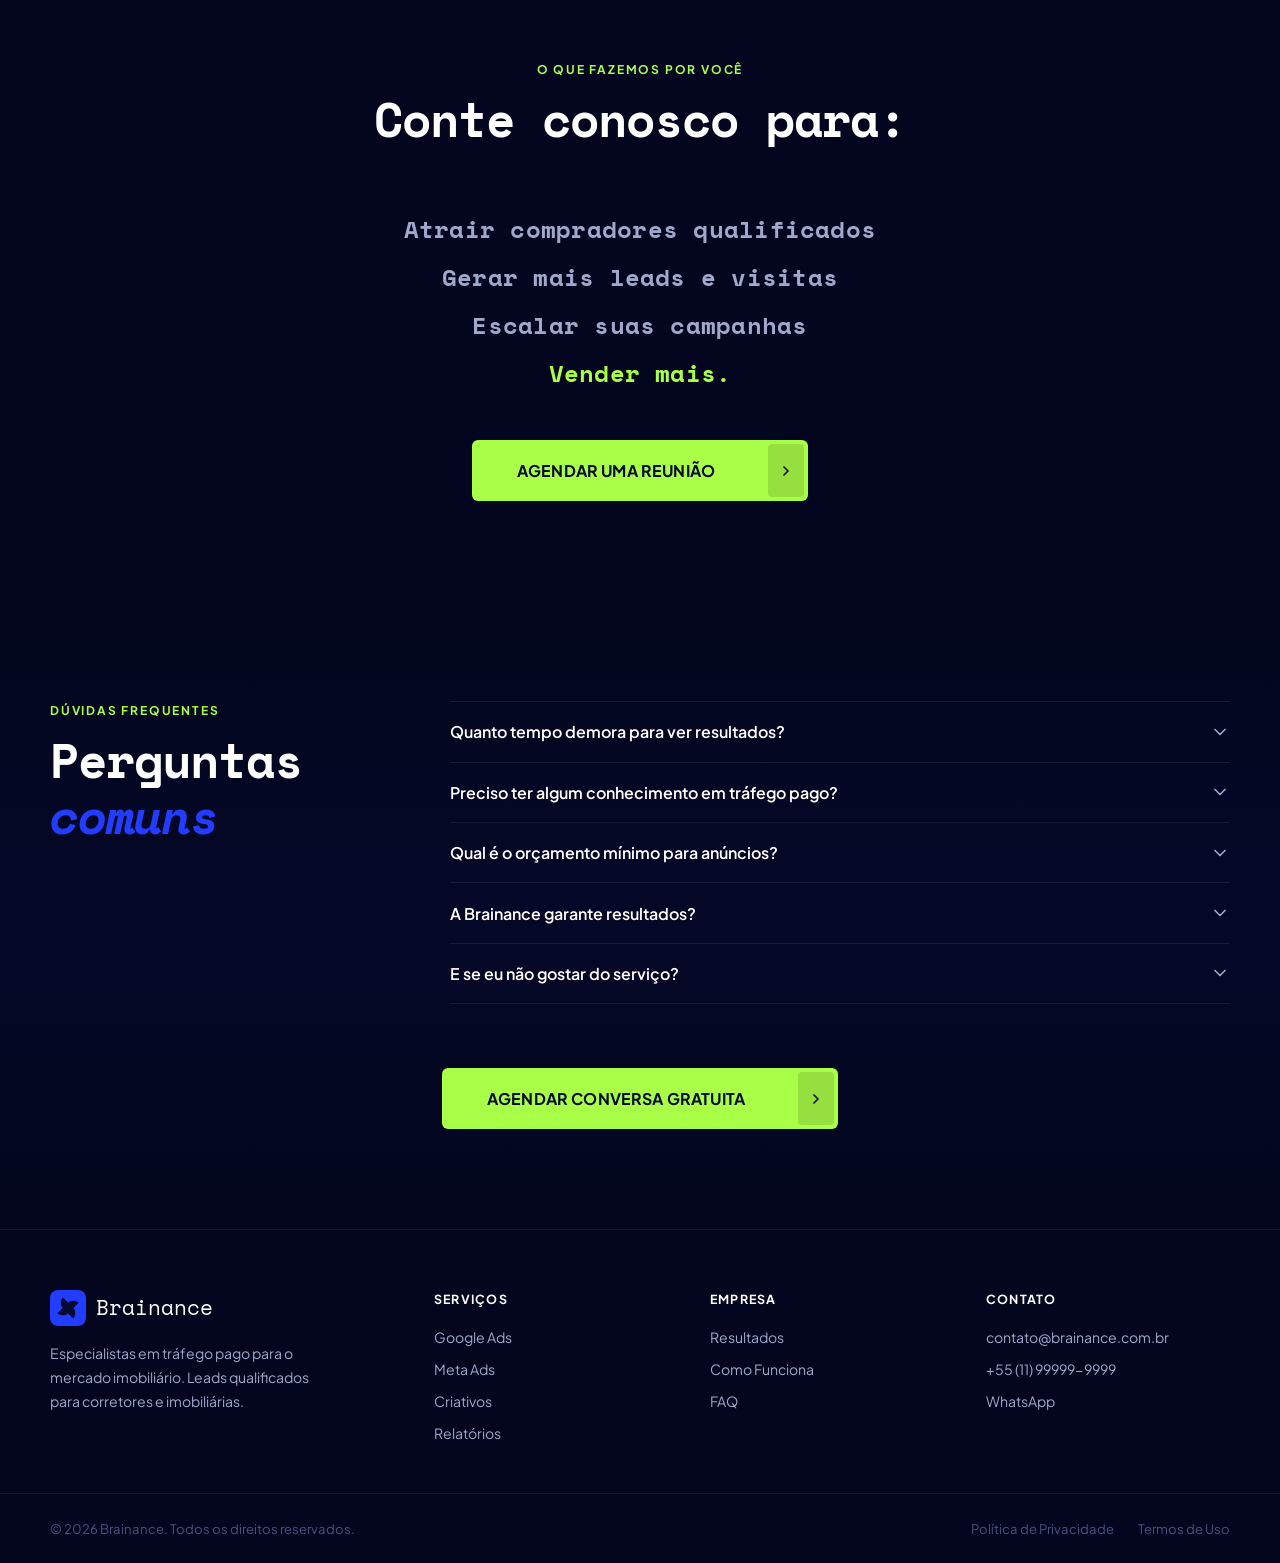
==== commit 9ee39726: "feat(planos): redesign section with list and updated CTA copy" ====
--- a/src-v2/index.html
+++ b/src-v2/index.html
@@ -407,18 +407,22 @@
   <section class="planos" id="planos">
     <div class="container">
       <div class="section-header reveal">
-        <p class="section-eyebrow">Vamos Conversar</p>
-        <h2 class="section-title">Cada caso é <em>único.</em></h2>
-        <p class="section-desc">Antes de falar em valores, queremos entender o seu mercado, seus imóveis e seus objetivos. Agende uma conversa gratuita e sem compromisso.</p>
-      </div>
+        <p class="section-eyebrow">O que fazemos por você</p>
+        <h2 class="section-title">Conte conosco para:</h2>
+      </div>
+      <ul class="planos__list reveal">
+        <li>Atrair compradores qualificados</li>
+        <li>Gerar mais leads e visitas</li>
+        <li>Escalar suas campanhas</li>
+        <li>Vender mais.</li>
+      </ul>
       <div class="planos__cta reveal">
         <a href="https://calendly.com/brainance/diagnostico" target="_blank" rel="noopener" class="btn btn--lime btn--lg btn--animated">
-          <span class="btn__text">AGENDAR CONVERSA GRATUITA</span>
+          <span class="btn__text">AGENDAR UMA REUNIÃO</span>
           <span class="btn__indicator">
             <svg width="16" height="16" viewBox="0 0 24 24" fill="none"><polyline points="9,6 15,12 9,18" stroke="currentColor" stroke-width="2.5" stroke-linecap="round" stroke-linejoin="round"/></svg>
           </span>
         </a>
-        <p class="planos__cta-note">30 minutos. Sem enrolação. Só estratégia.</p>
       </div>
     </div>
   </section>
--- a/src-v2/style.css
+++ b/src-v2/style.css
@@ -1273,6 +1273,28 @@
   position: relative;
 }
 
+.planos__list {
+  list-style: none;
+  display: flex;
+  flex-direction: column;
+  align-items: center;
+  gap: 0.6rem;
+  margin: 0 0 2rem;
+  padding: 0;
+}
+
+.planos__list li {
+  font-family: 'Space Mono', monospace;
+  font-size: clamp(1.1rem, 2.5vw, 1.5rem);
+  font-weight: 700;
+  color: var(--text-muted);
+  letter-spacing: 0.01em;
+}
+
+.planos__list li:last-child {
+  color: var(--lime);
+}
+
 .planos__cta {
   display: flex;
   flex-direction: column;
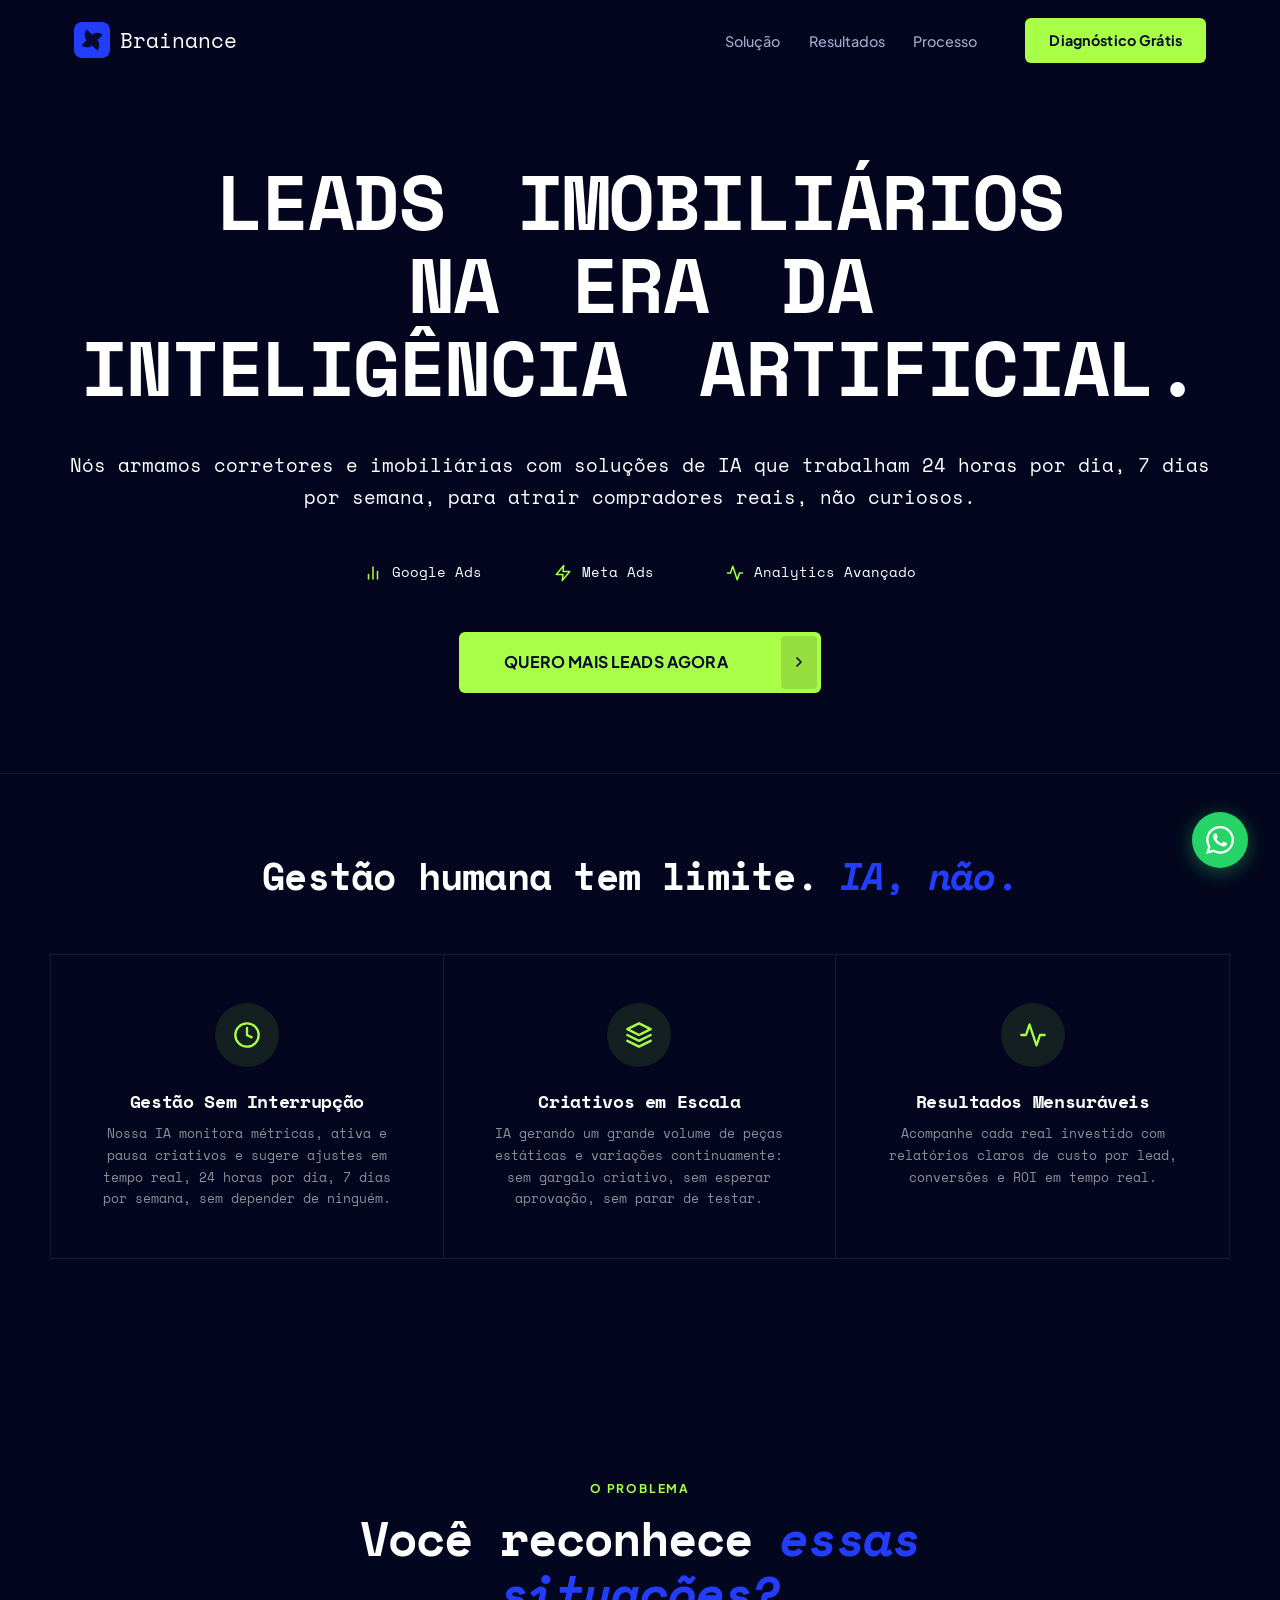
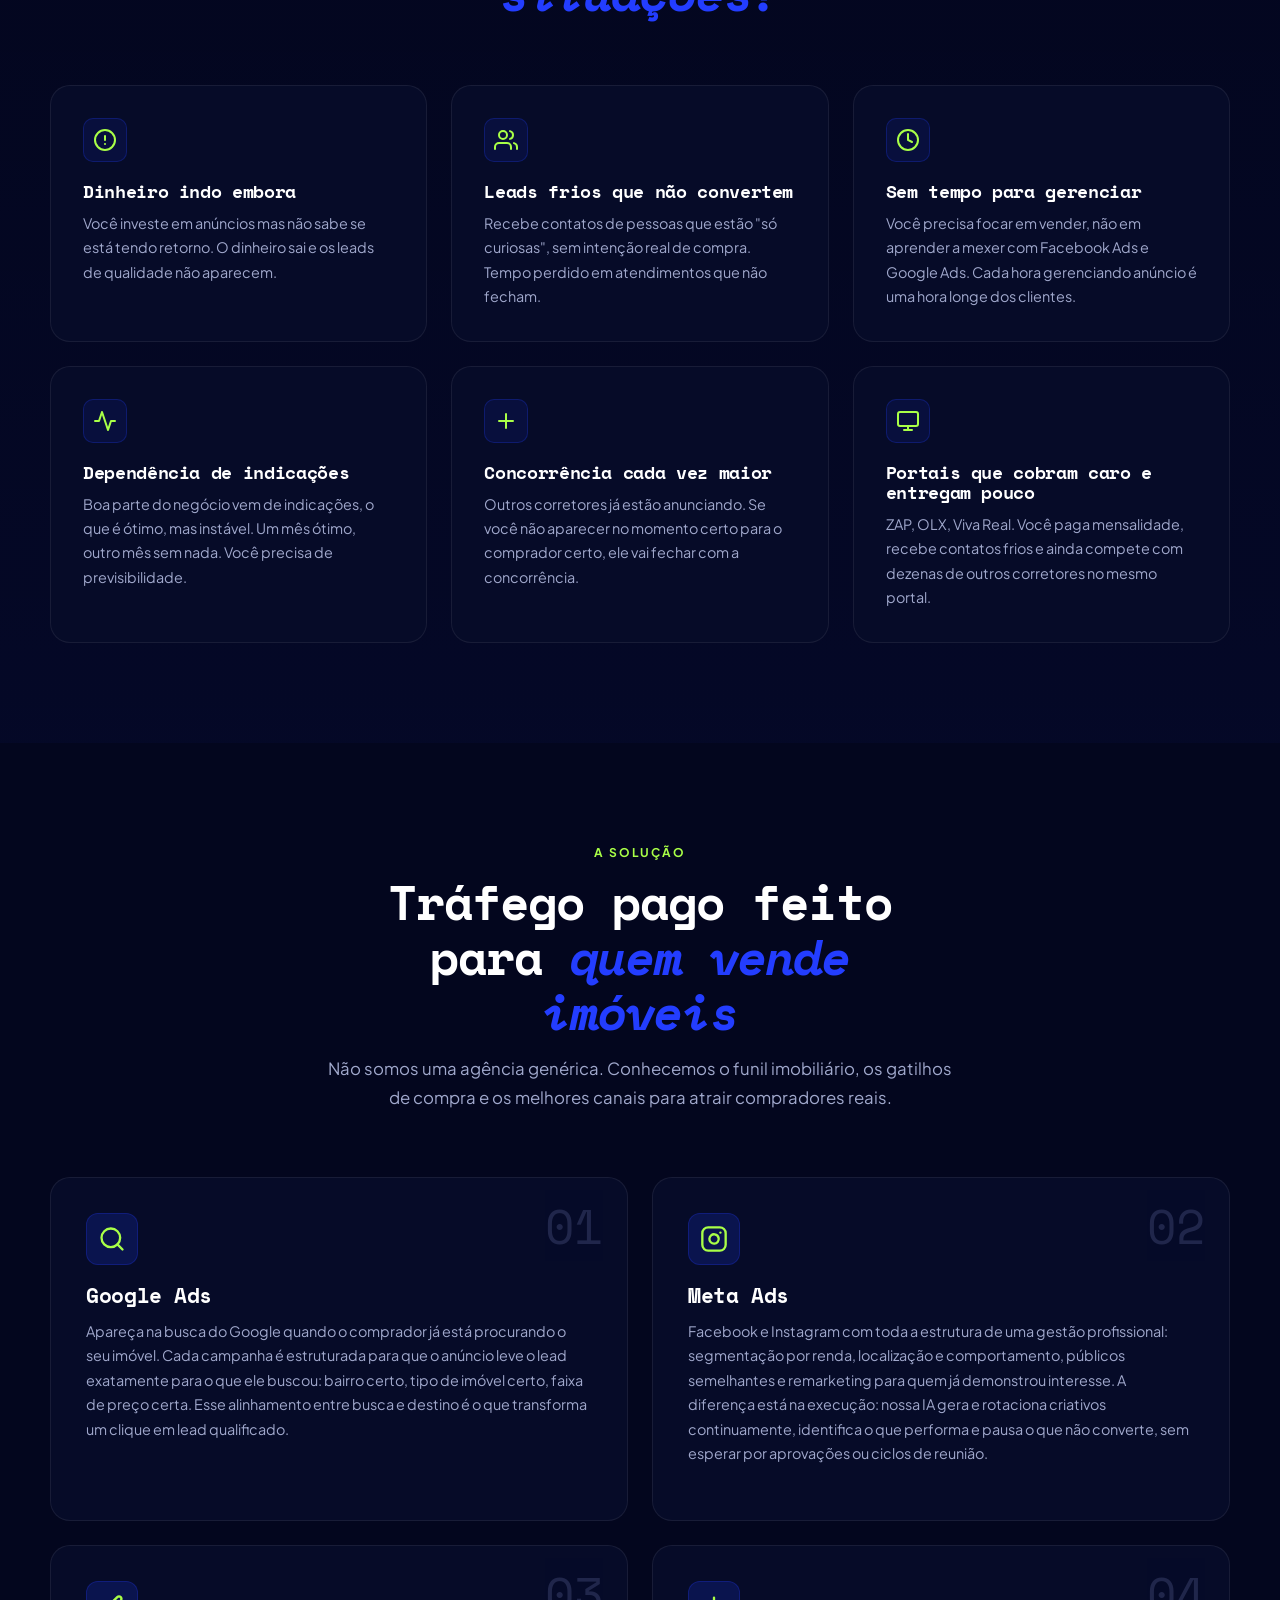
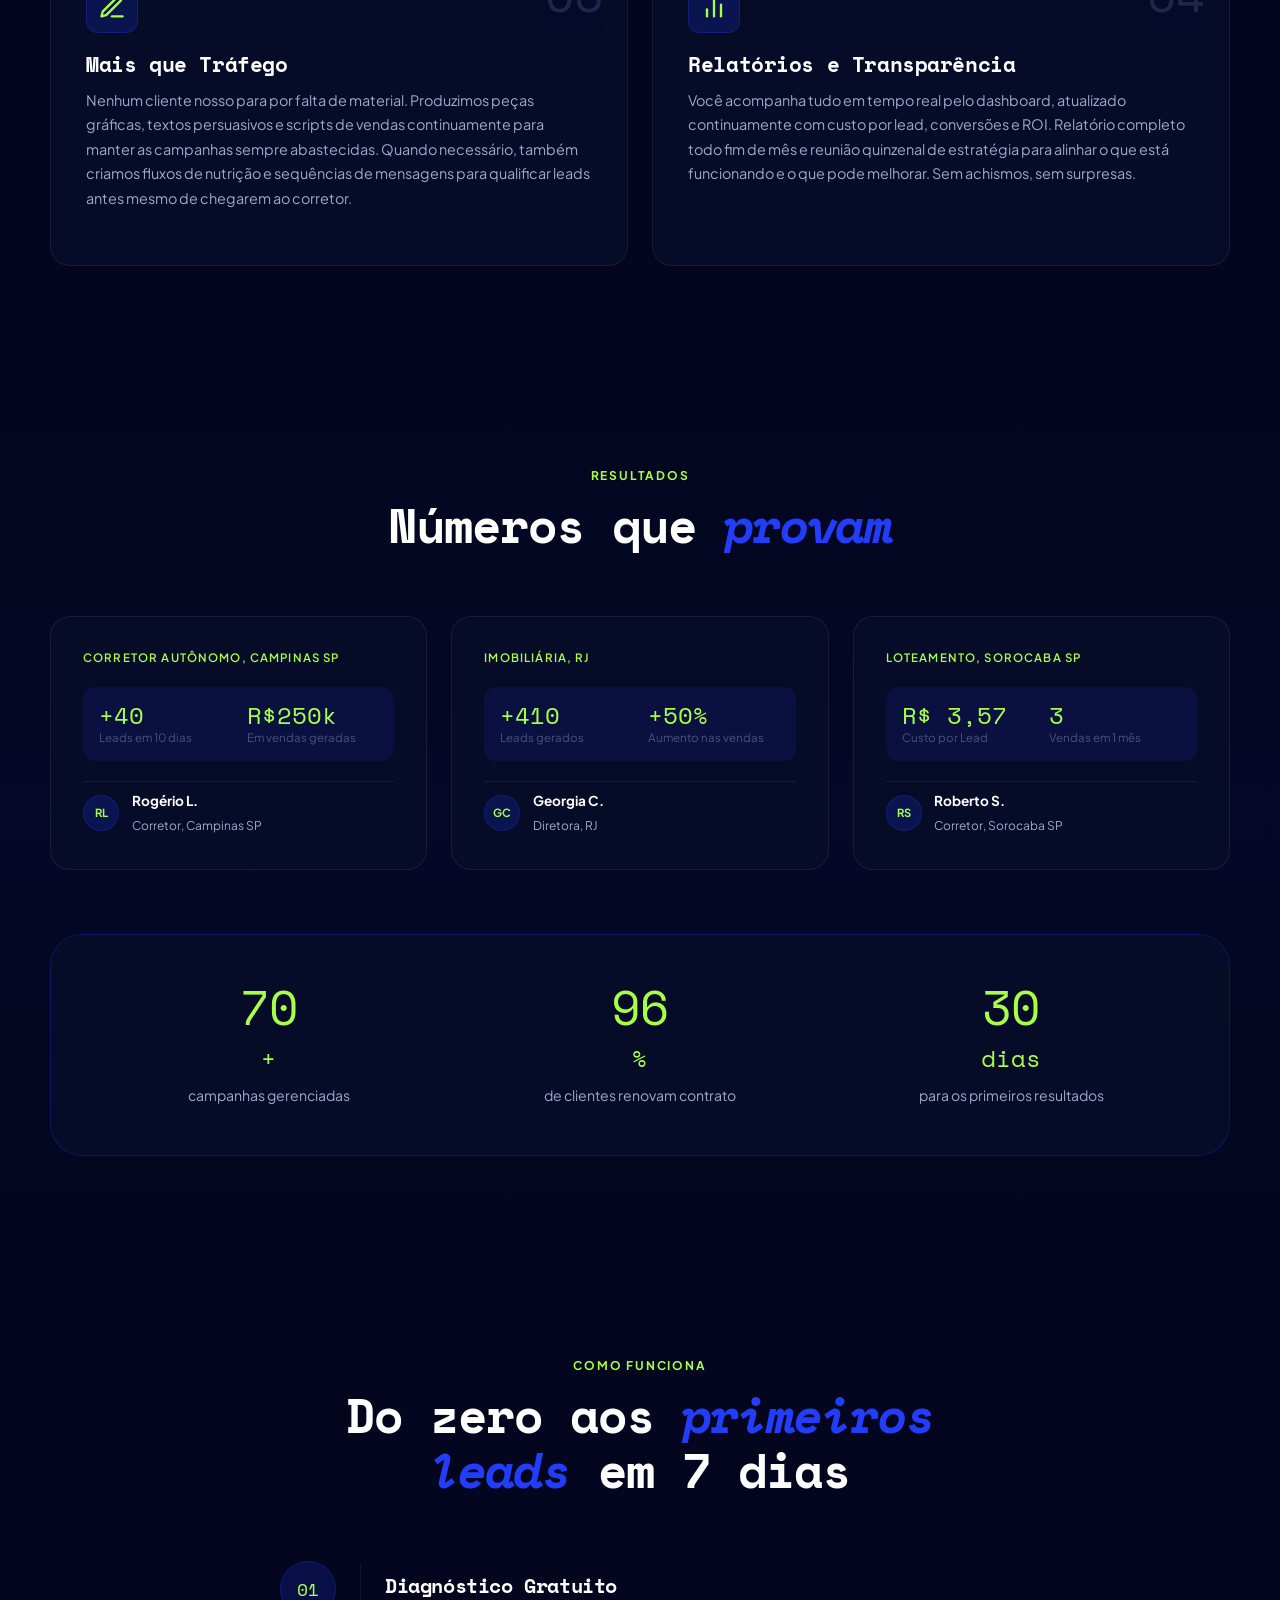
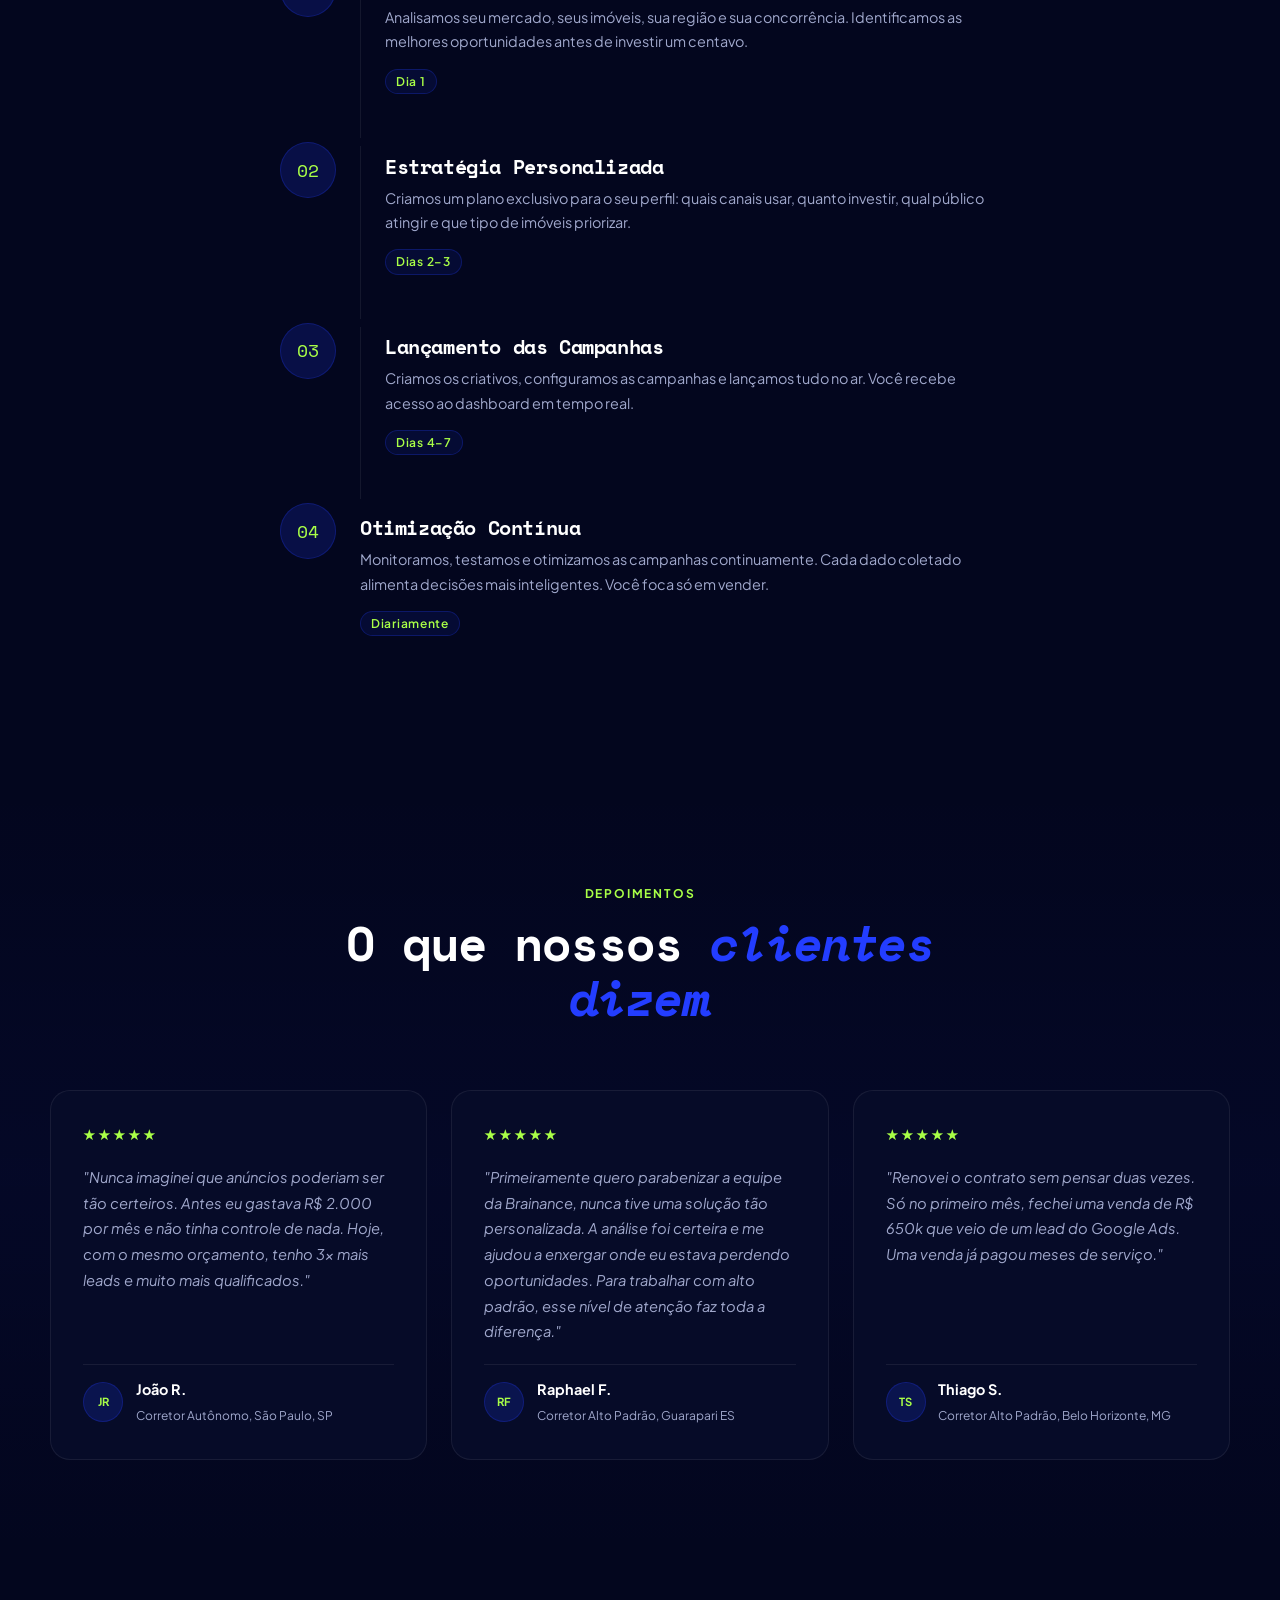
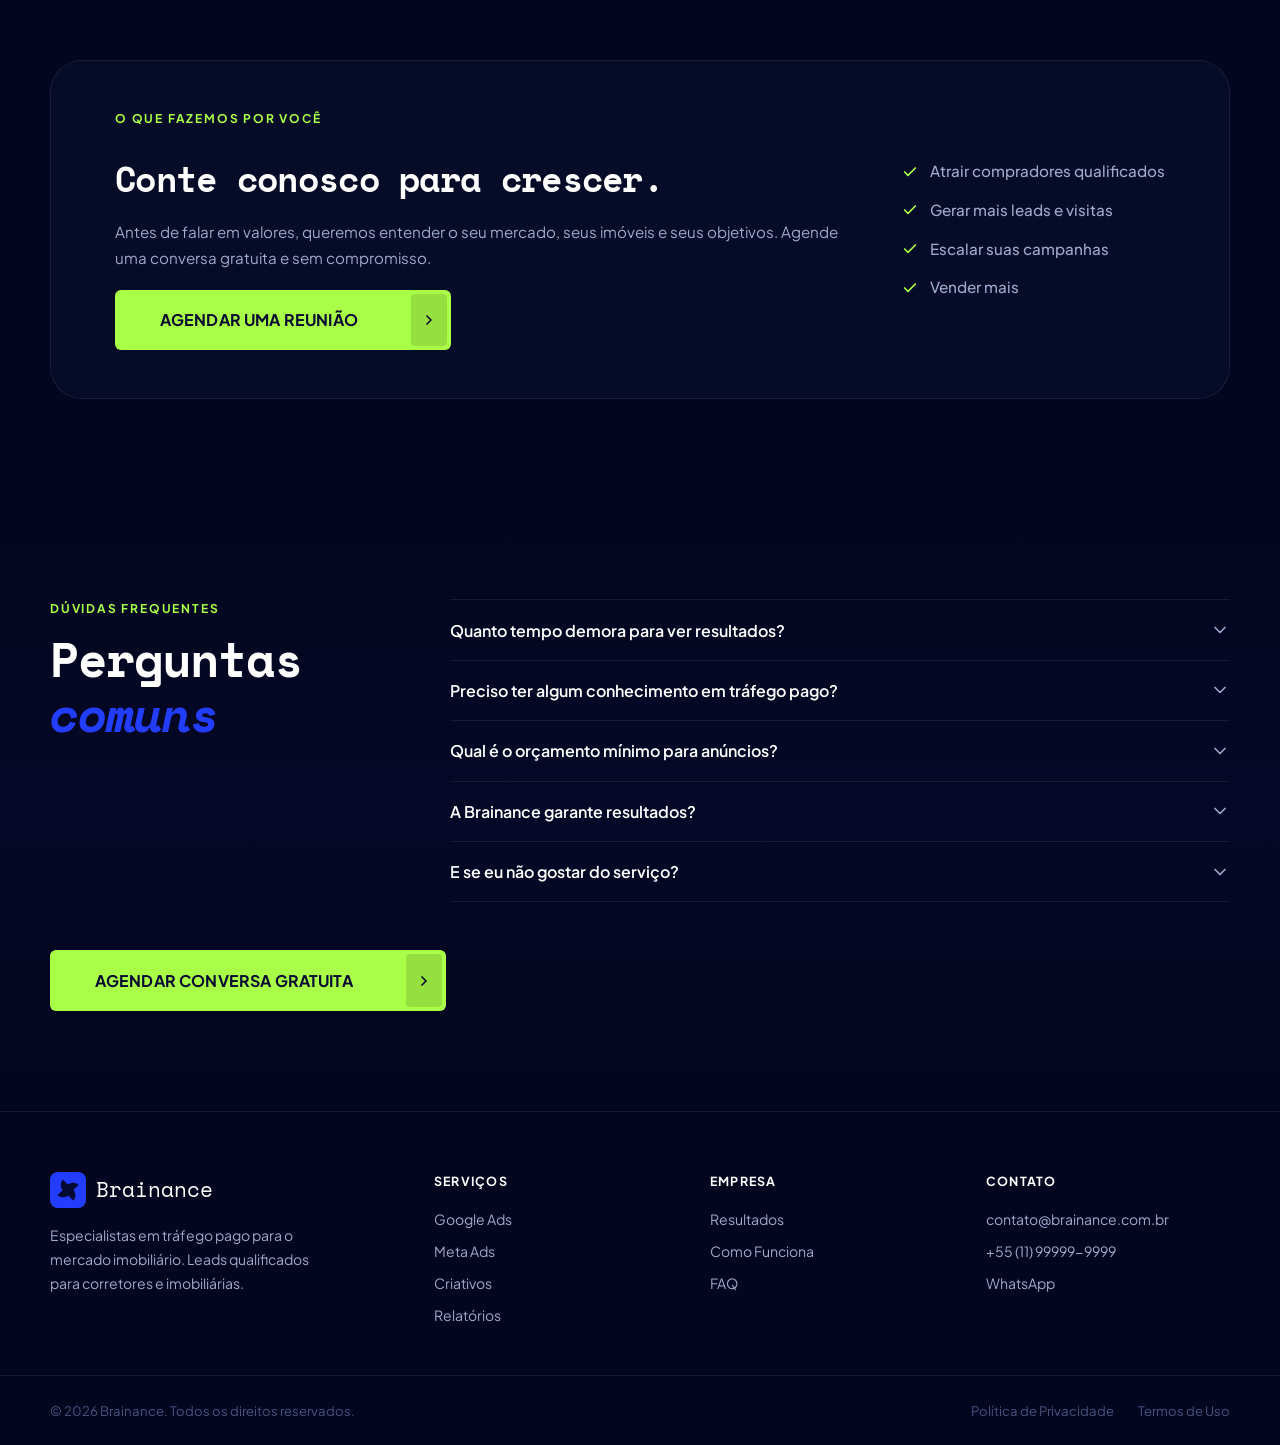
==== commit b2d64500: "feat(planos): implement CTA4 layout — two-column card with checklist" ====
--- a/src-v2/index.html
+++ b/src-v2/index.html
@@ -406,23 +406,38 @@
   <!-- PLANOS -->
   <section class="planos" id="planos">
     <div class="container">
-      <div class="section-header reveal">
-        <p class="section-eyebrow">O que fazemos por você</p>
-        <h2 class="section-title">Conte conosco para:</h2>
-      </div>
-      <ul class="planos__list reveal">
-        <li>Atrair compradores qualificados</li>
-        <li>Gerar mais leads e visitas</li>
-        <li>Escalar suas campanhas</li>
-        <li>Vender mais.</li>
-      </ul>
-      <div class="planos__cta reveal">
-        <a href="https://calendly.com/brainance/diagnostico" target="_blank" rel="noopener" class="btn btn--lime btn--lg btn--animated">
-          <span class="btn__text">AGENDAR UMA REUNIÃO</span>
-          <span class="btn__indicator">
-            <svg width="16" height="16" viewBox="0 0 24 24" fill="none"><polyline points="9,6 15,12 9,18" stroke="currentColor" stroke-width="2.5" stroke-linecap="round" stroke-linejoin="round"/></svg>
-          </span>
-        </a>
+      <div class="cta4 reveal">
+        <div class="cta4__left">
+          <p class="section-eyebrow">O que fazemos por você</p>
+          <h2 class="cta4__title">Conte conosco para crescer.</h2>
+          <p class="cta4__desc">Antes de falar em valores, queremos entender o seu mercado, seus imóveis e seus objetivos. Agende uma conversa gratuita e sem compromisso.</p>
+          <a href="https://calendly.com/brainance/diagnostico" target="_blank" rel="noopener" class="btn btn--lime btn--lg btn--animated">
+            <span class="btn__text">AGENDAR UMA REUNIÃO</span>
+            <span class="btn__indicator">
+              <svg width="16" height="16" viewBox="0 0 24 24" fill="none"><polyline points="9,6 15,12 9,18" stroke="currentColor" stroke-width="2.5" stroke-linecap="round" stroke-linejoin="round"/></svg>
+            </span>
+          </a>
+        </div>
+        <div class="cta4__right">
+          <ul class="cta4__list">
+            <li>
+              <svg width="16" height="16" viewBox="0 0 24 24" fill="none"><polyline points="20,6 9,17 4,12" stroke="currentColor" stroke-width="2.5" stroke-linecap="round" stroke-linejoin="round"/></svg>
+              Atrair compradores qualificados
+            </li>
+            <li>
+              <svg width="16" height="16" viewBox="0 0 24 24" fill="none"><polyline points="20,6 9,17 4,12" stroke="currentColor" stroke-width="2.5" stroke-linecap="round" stroke-linejoin="round"/></svg>
+              Gerar mais leads e visitas
+            </li>
+            <li>
+              <svg width="16" height="16" viewBox="0 0 24 24" fill="none"><polyline points="20,6 9,17 4,12" stroke="currentColor" stroke-width="2.5" stroke-linecap="round" stroke-linejoin="round"/></svg>
+              Escalar suas campanhas
+            </li>
+            <li>
+              <svg width="16" height="16" viewBox="0 0 24 24" fill="none"><polyline points="20,6 9,17 4,12" stroke="currentColor" stroke-width="2.5" stroke-linecap="round" stroke-linejoin="round"/></svg>
+              Vender mais
+            </li>
+          </ul>
+        </div>
       </div>
     </div>
   </section>
--- a/src-v2/style.css
+++ b/src-v2/style.css
@@ -1273,34 +1273,70 @@
   position: relative;
 }
 
-.planos__list {
+.cta4 {
+  display: flex;
+  flex-direction: row;
+  align-items: center;
+  justify-content: space-between;
+  gap: 3rem;
+  background: var(--bg-card);
+  border: 1px solid var(--border-sub);
+  border-radius: var(--radius-xl);
+  padding: 3rem 4rem;
+}
+
+.cta4__left {
+  display: flex;
+  flex-direction: column;
+  align-items: flex-start;
+  gap: 1.2rem;
+  flex: 1;
+}
+
+.cta4__title {
+  font-size: clamp(1.5rem, 3vw, 2.2rem);
+  margin: 0;
+}
+
+.cta4__desc {
+  font-size: 0.95rem;
+  color: var(--text-muted);
+  line-height: 1.7;
+  margin: 0;
+}
+
+.cta4__right {
+  flex-shrink: 0;
+}
+
+.cta4__list {
   list-style: none;
-  display: flex;
-  flex-direction: column;
-  align-items: center;
-  gap: 0.6rem;
-  margin: 0 0 2rem;
   padding: 0;
-}
-
-.planos__list li {
-  font-family: 'Space Mono', monospace;
-  font-size: clamp(1.1rem, 2.5vw, 1.5rem);
-  font-weight: 700;
-  color: var(--text-muted);
-  letter-spacing: 0.01em;
-}
-
-.planos__list li:last-child {
-  color: var(--lime);
-}
-
-.planos__cta {
-  display: flex;
-  flex-direction: column;
-  align-items: center;
-  gap: 1.2rem;
-  padding-top: 1rem;
+  margin: 0;
+  display: flex;
+  flex-direction: column;
+  gap: 0.9rem;
+}
+
+.cta4__list li {
+  display: flex;
+  align-items: center;
+  gap: 0.75rem;
+  font-size: 0.95rem;
+  font-weight: 500;
+  color: var(--text-muted);
+}
+
+.cta4__list li svg {
+  flex-shrink: 0;
+  color: var(--lime);
+}
+
+@media (max-width: 768px) {
+  .cta4 {
+    flex-direction: column;
+    padding: 2rem 1.5rem;
+  }
 }
 
 .planos__cta-note {
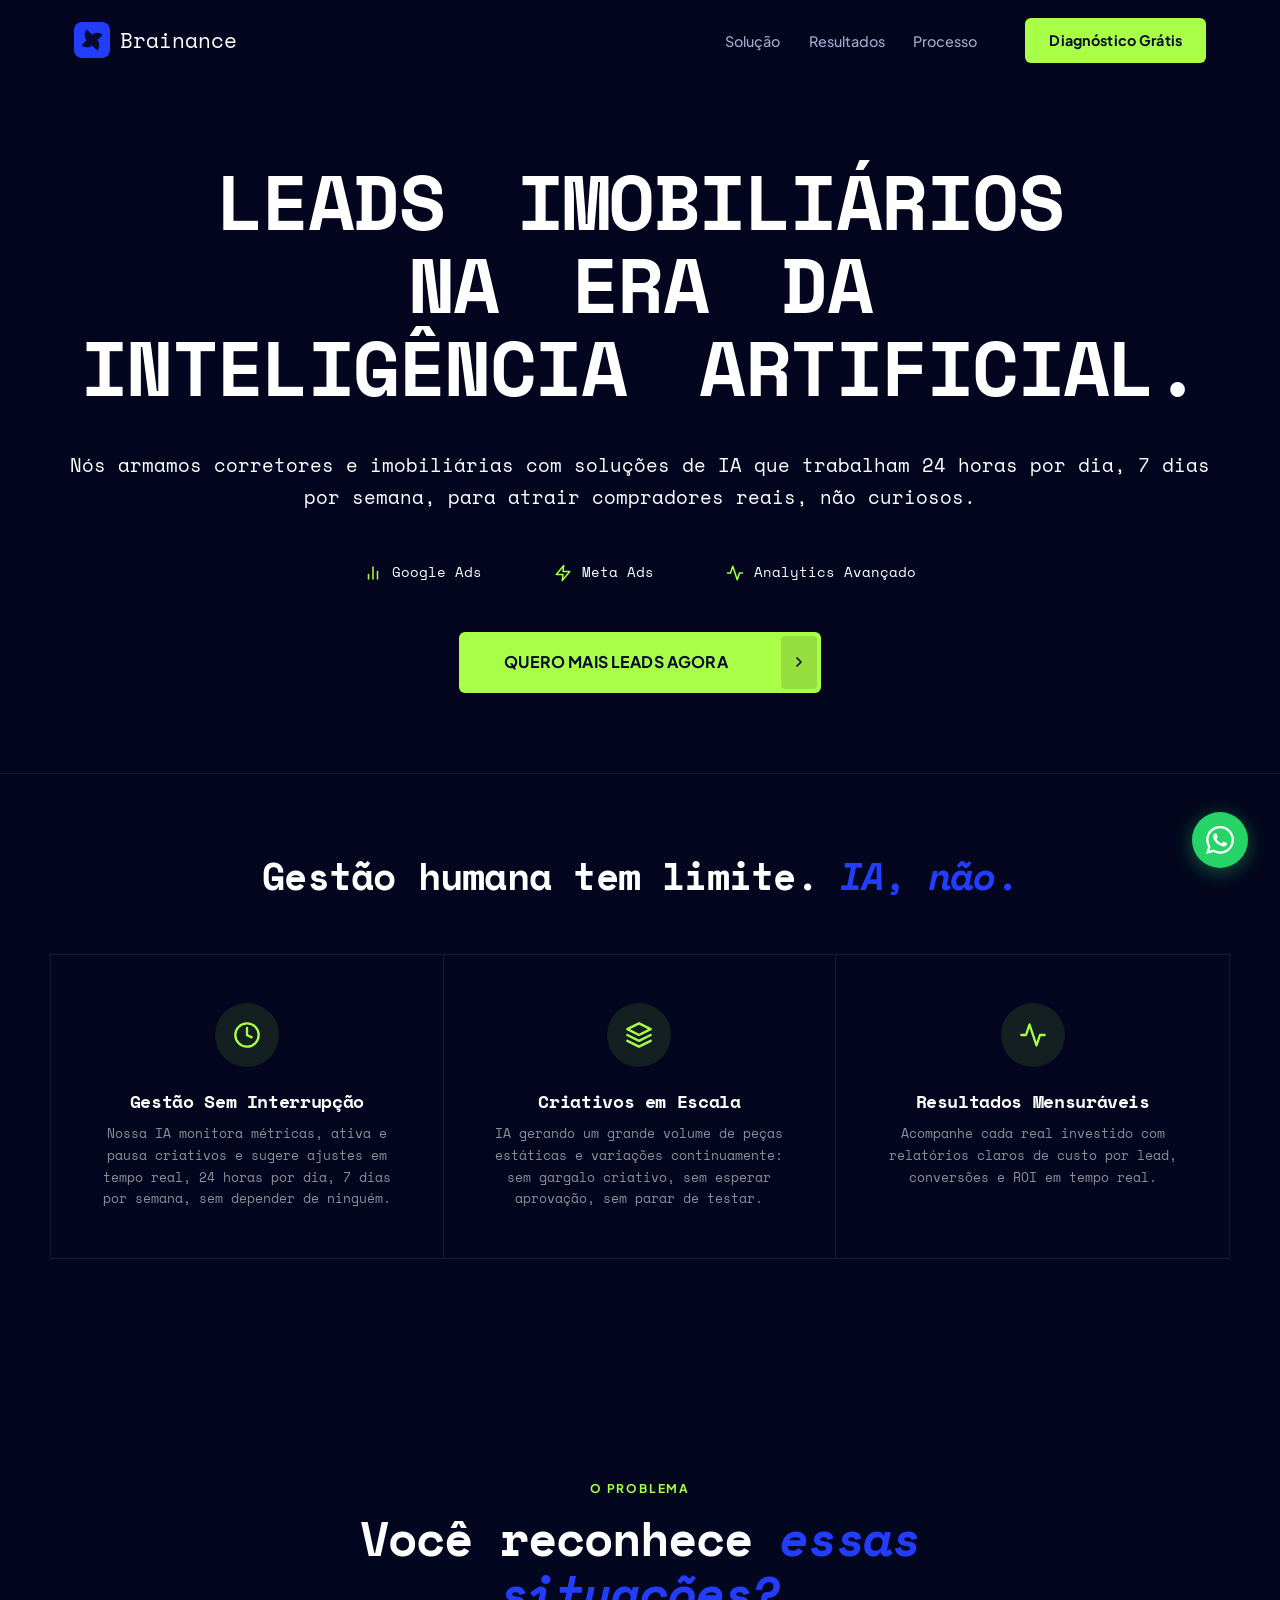
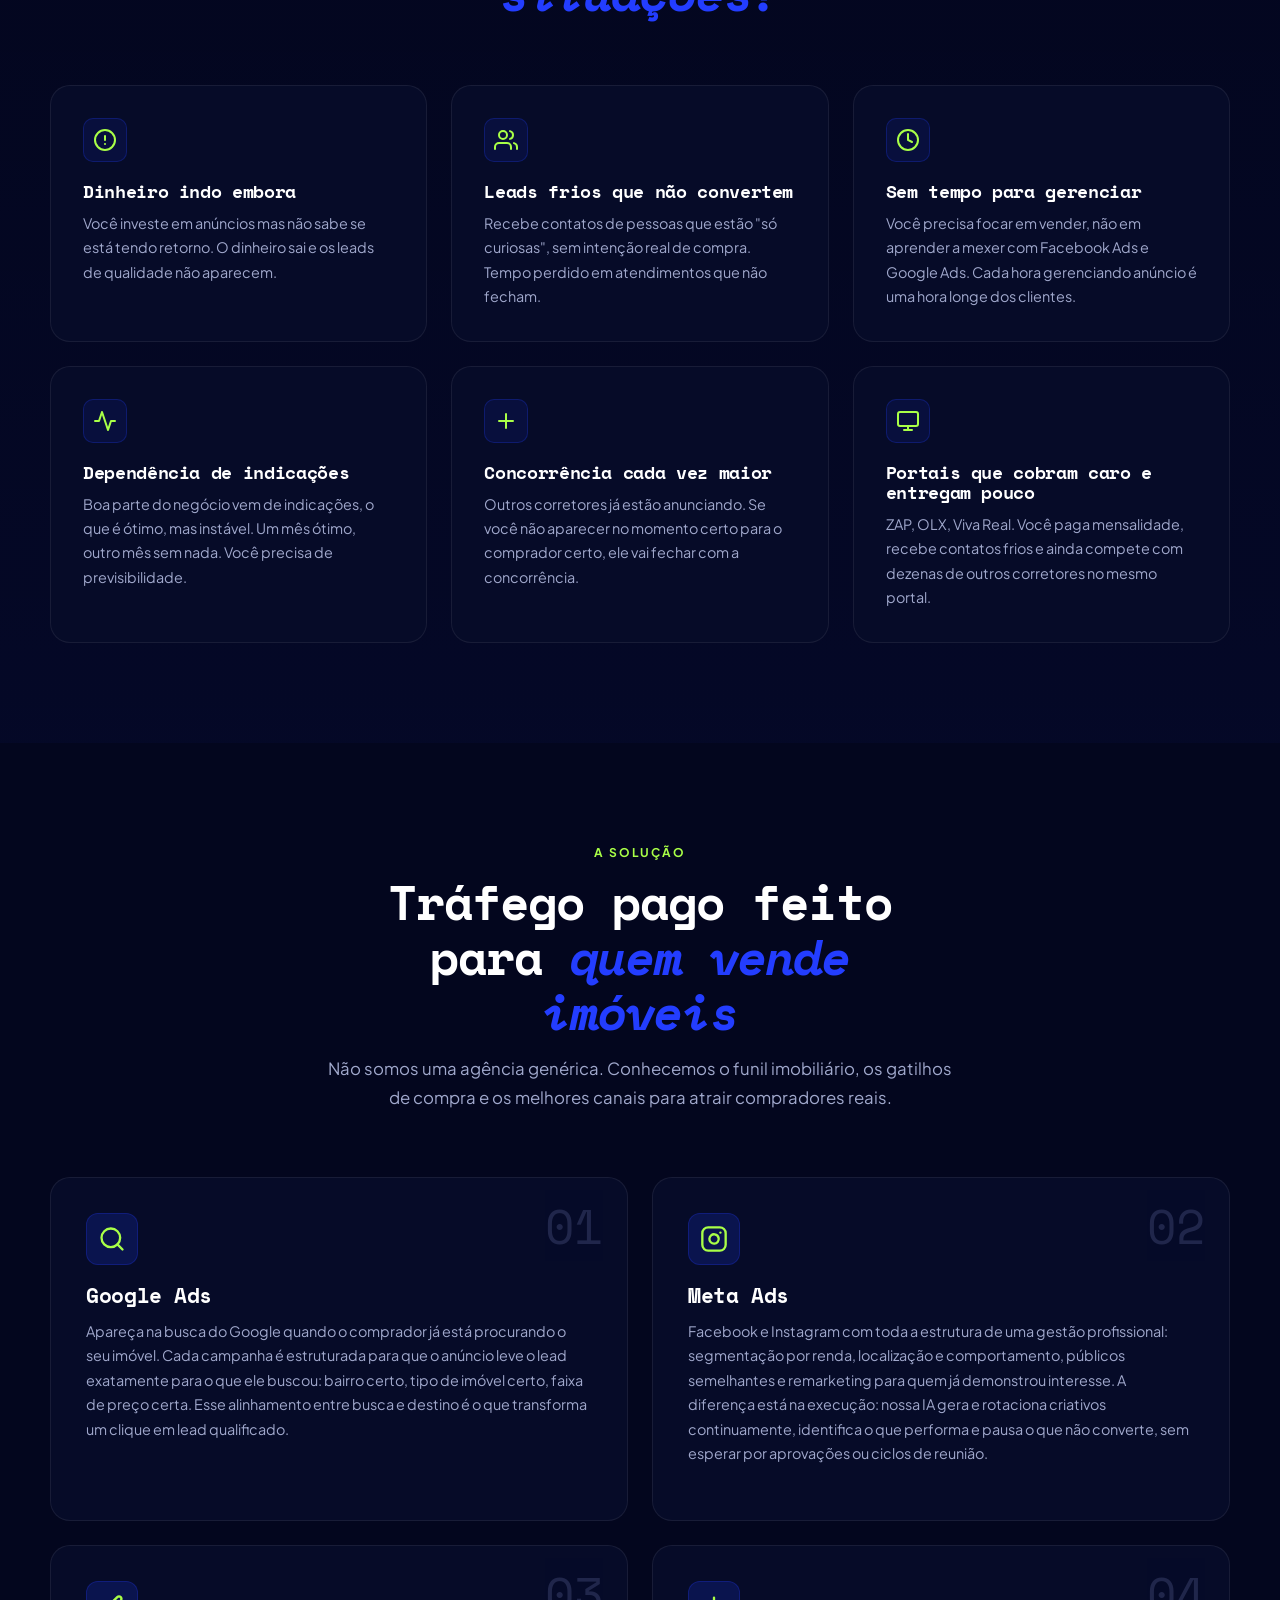
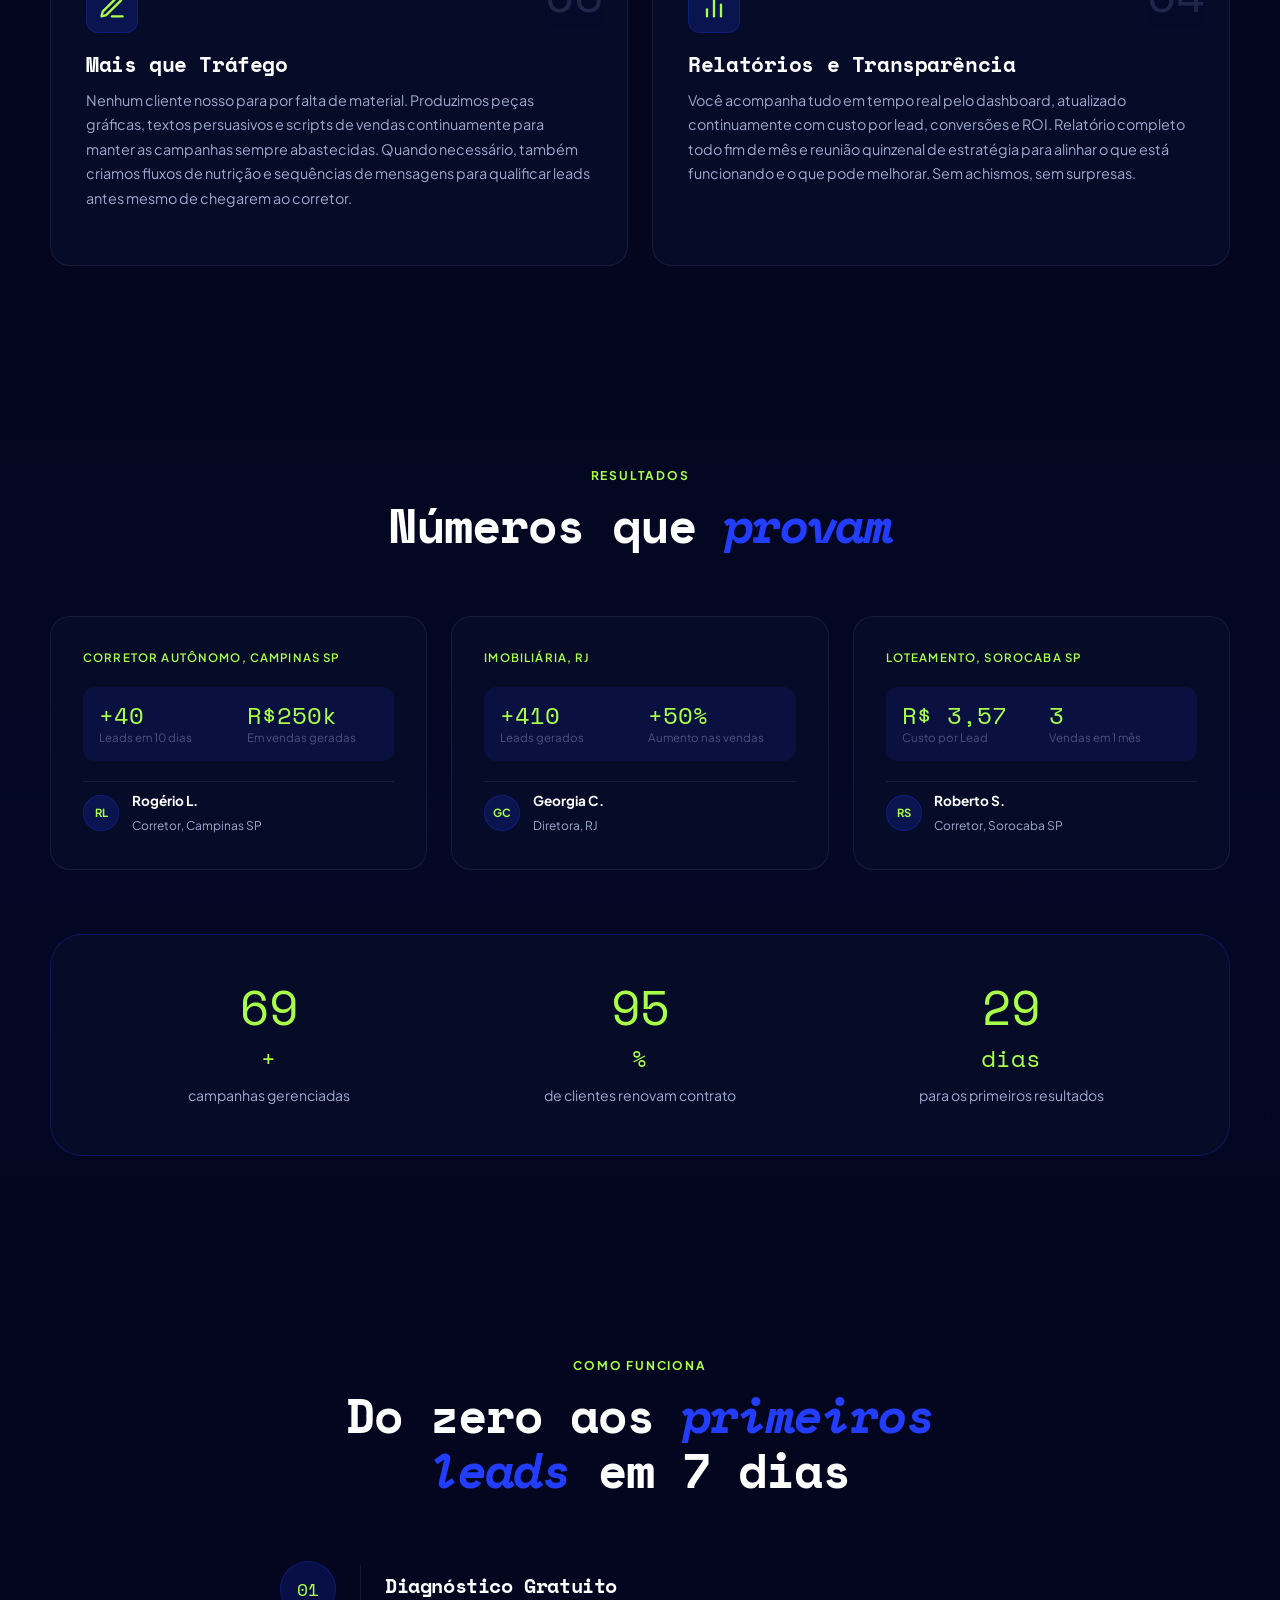
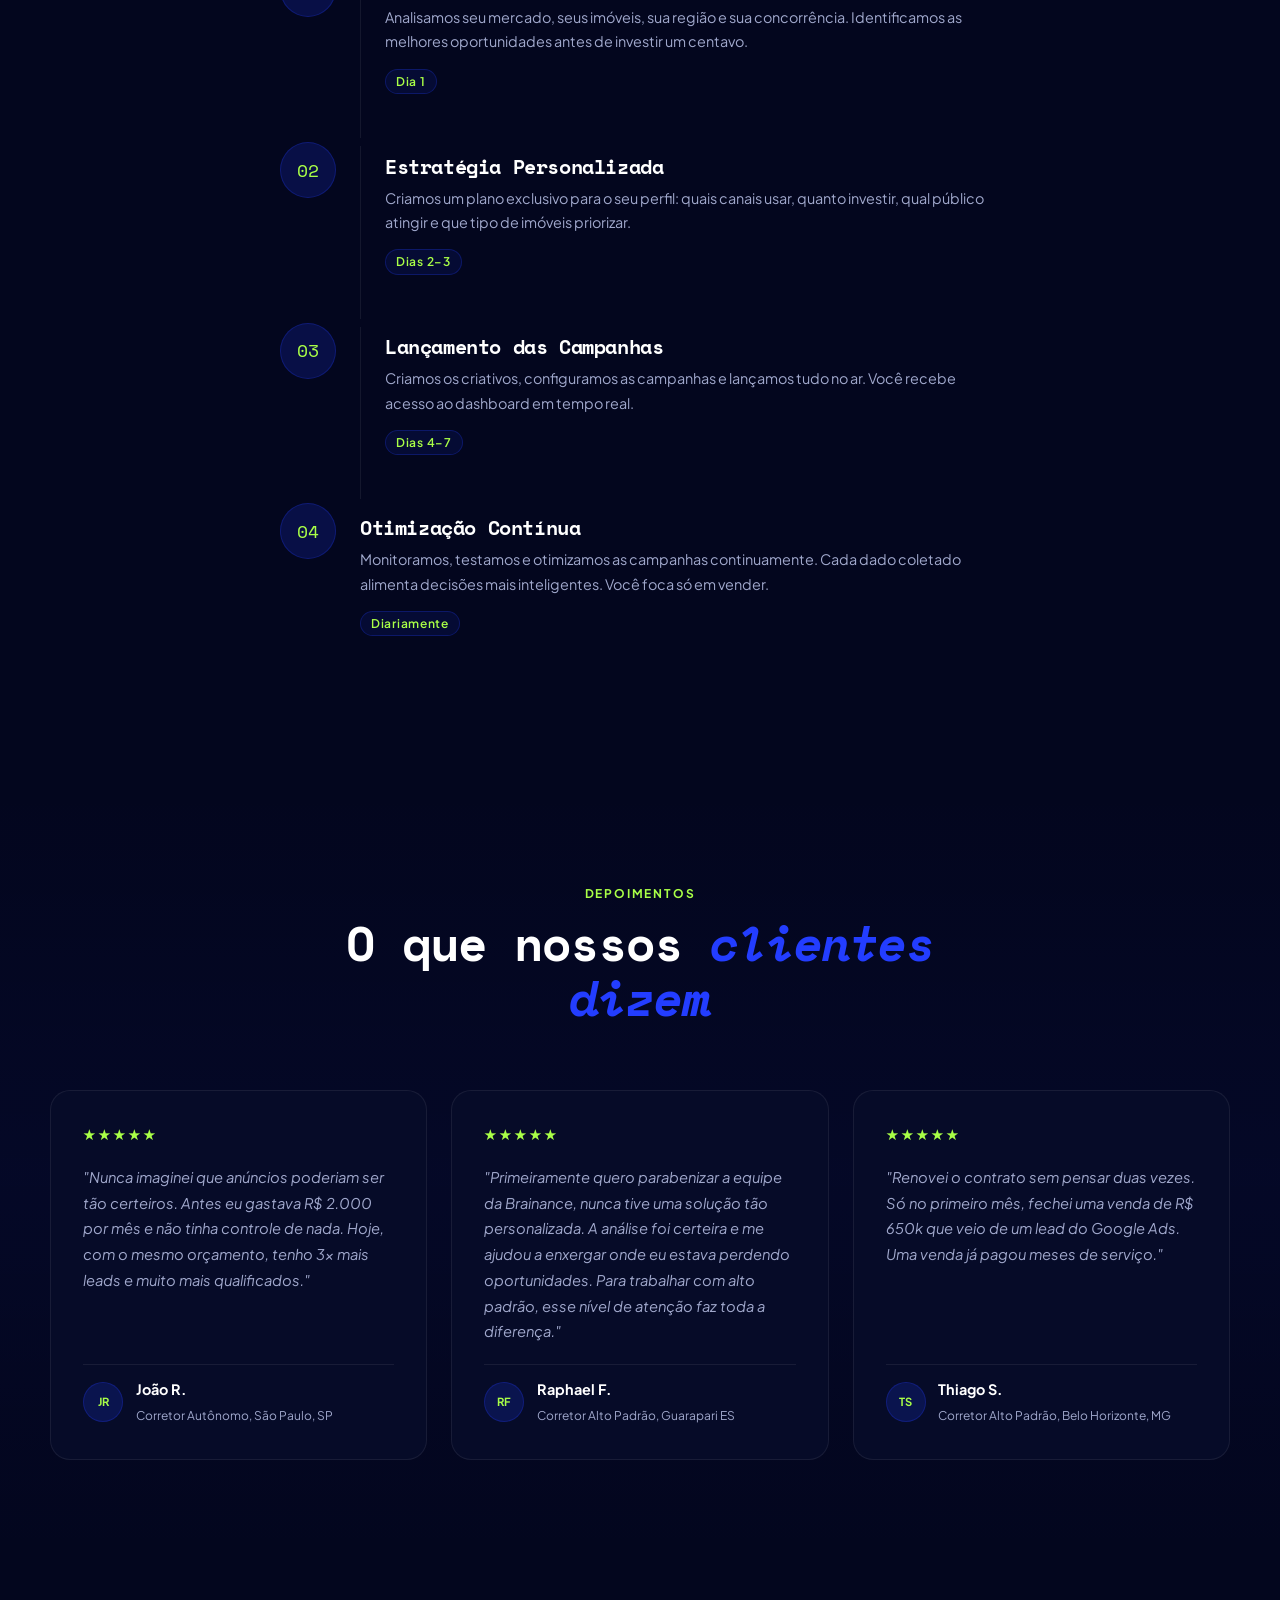
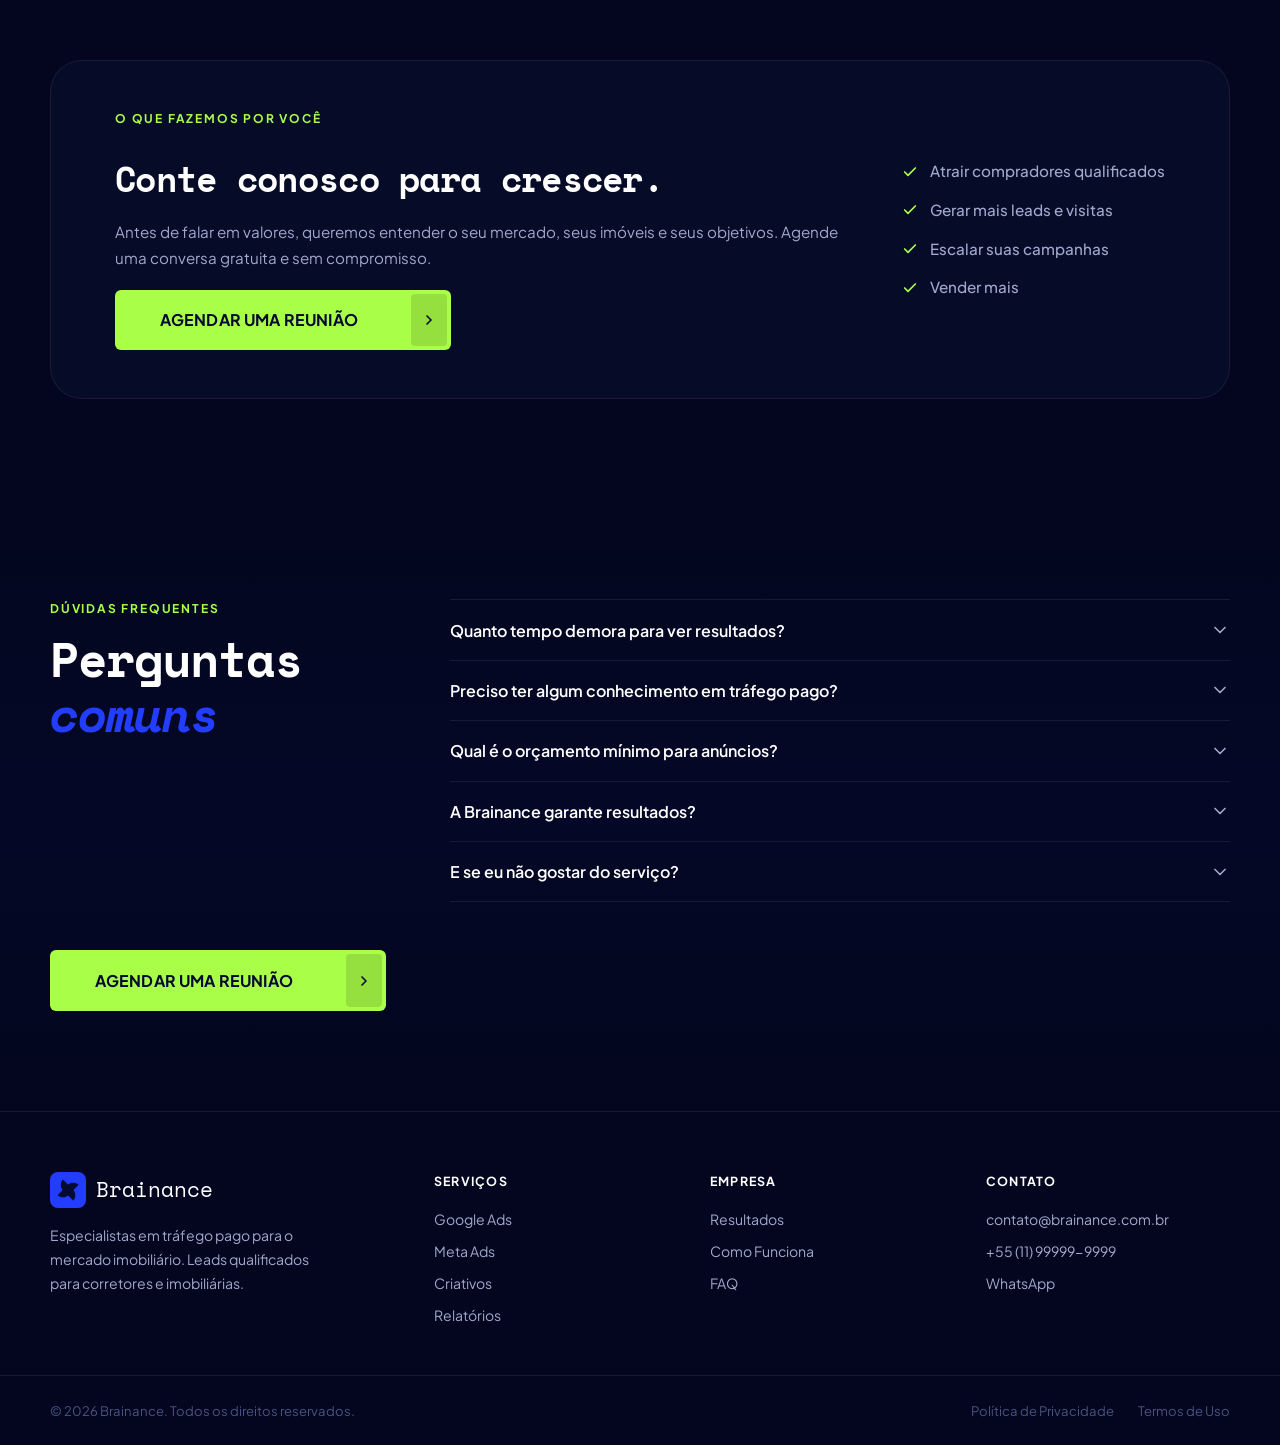
==== commit c6842f99: "fix(faq): update bottom CTA text to AGENDAR UMA REUNIÃO" ====
--- a/src-v2/index.html
+++ b/src-v2/index.html
@@ -500,7 +500,7 @@
       </div>
       <div class="planos__cta reveal" style="margin-top: 3rem;">
         <a href="https://calendly.com/brainance/diagnostico" target="_blank" rel="noopener" class="btn btn--lime btn--lg btn--animated">
-          <span class="btn__text">AGENDAR CONVERSA GRATUITA</span>
+          <span class="btn__text">AGENDAR UMA REUNIÃO</span>
           <span class="btn__indicator">
             <svg width="16" height="16" viewBox="0 0 24 24" fill="none"><polyline points="9,6 15,12 9,18" stroke="currentColor" stroke-width="2.5" stroke-linecap="round" stroke-linejoin="round"/></svg>
           </span>
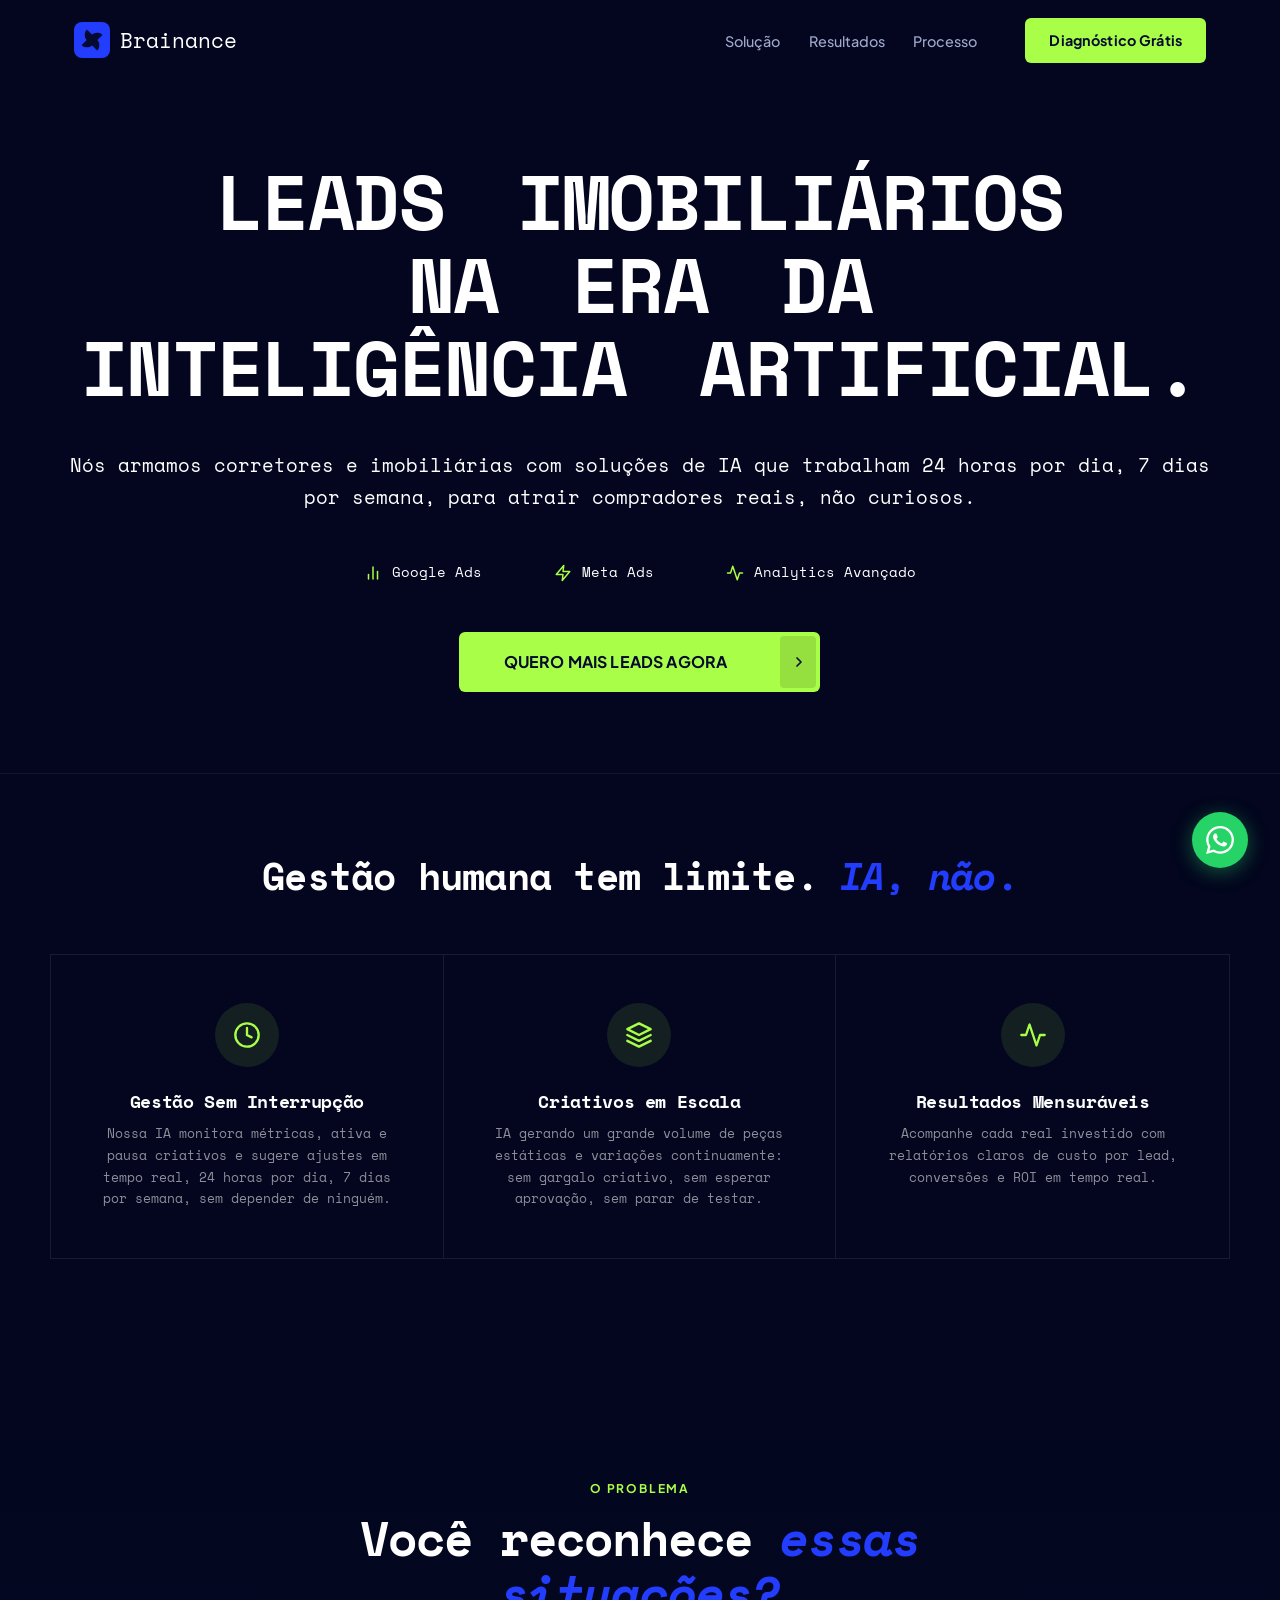
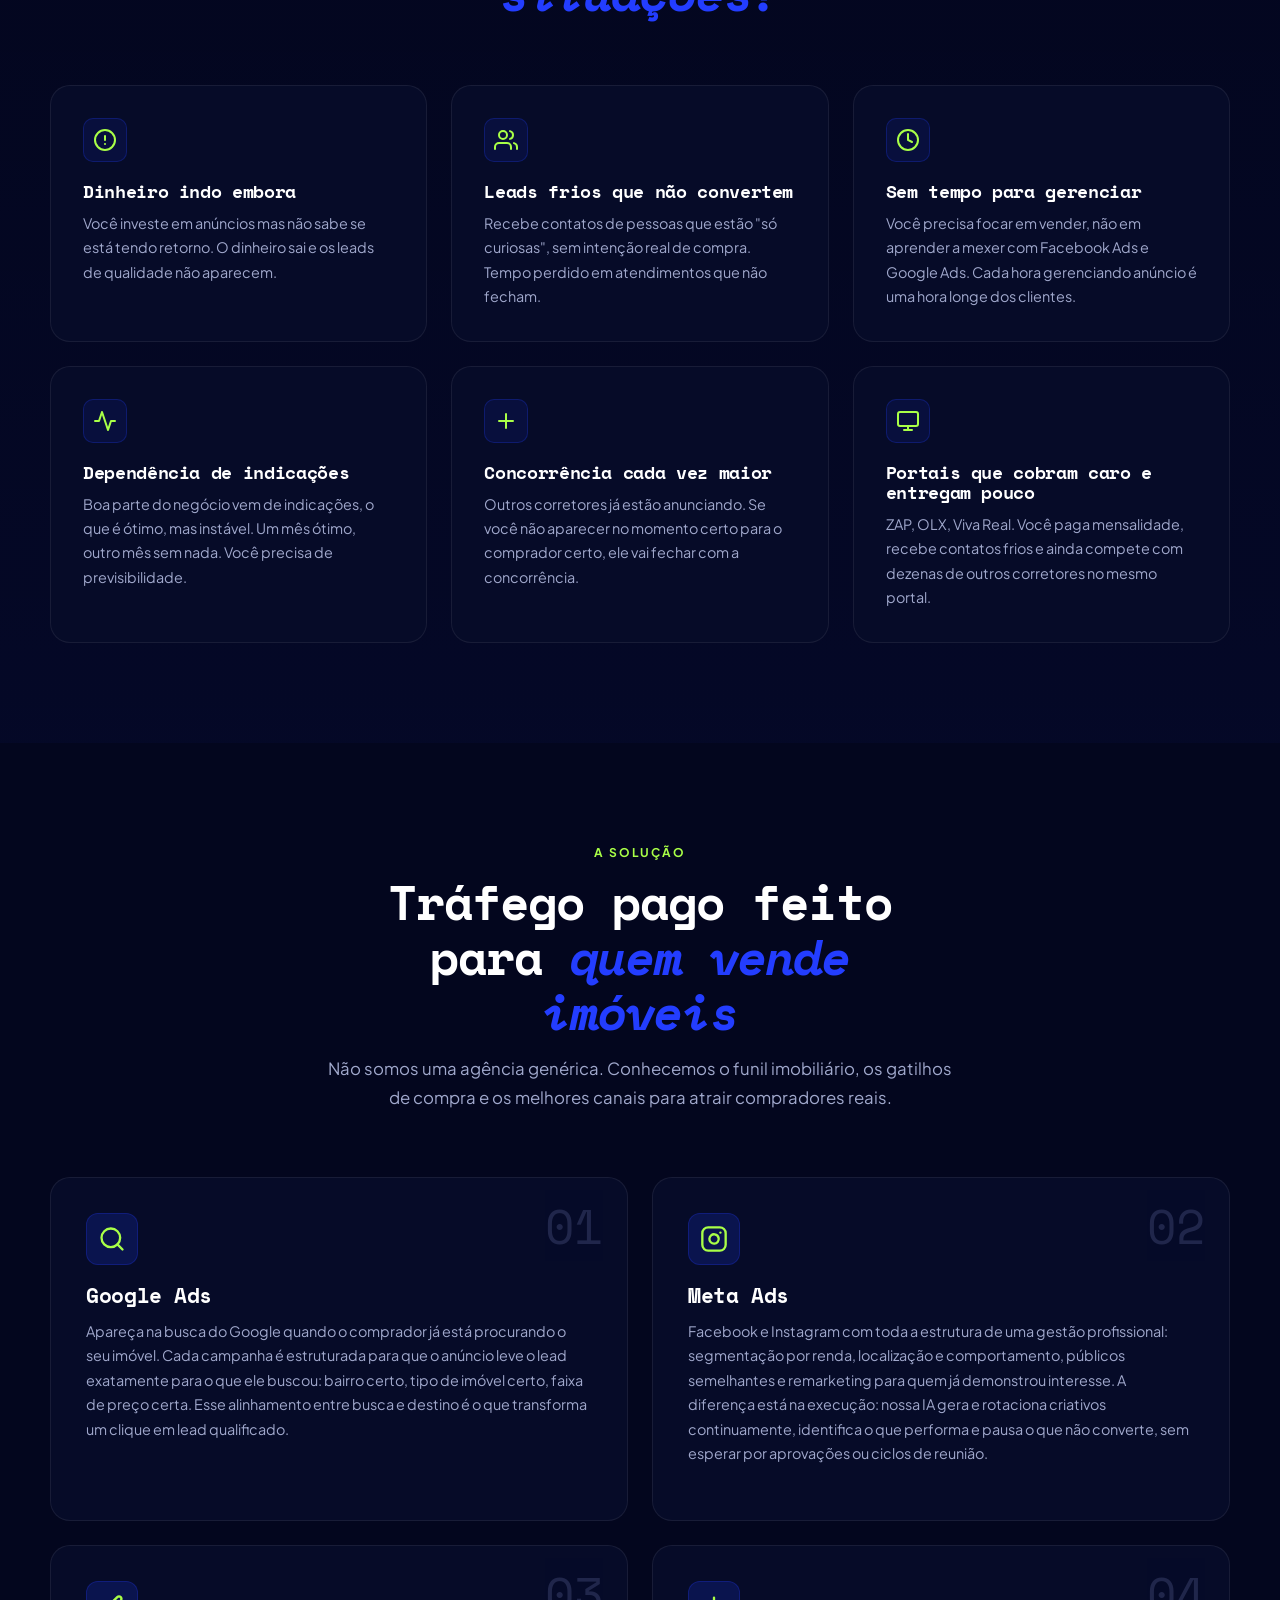
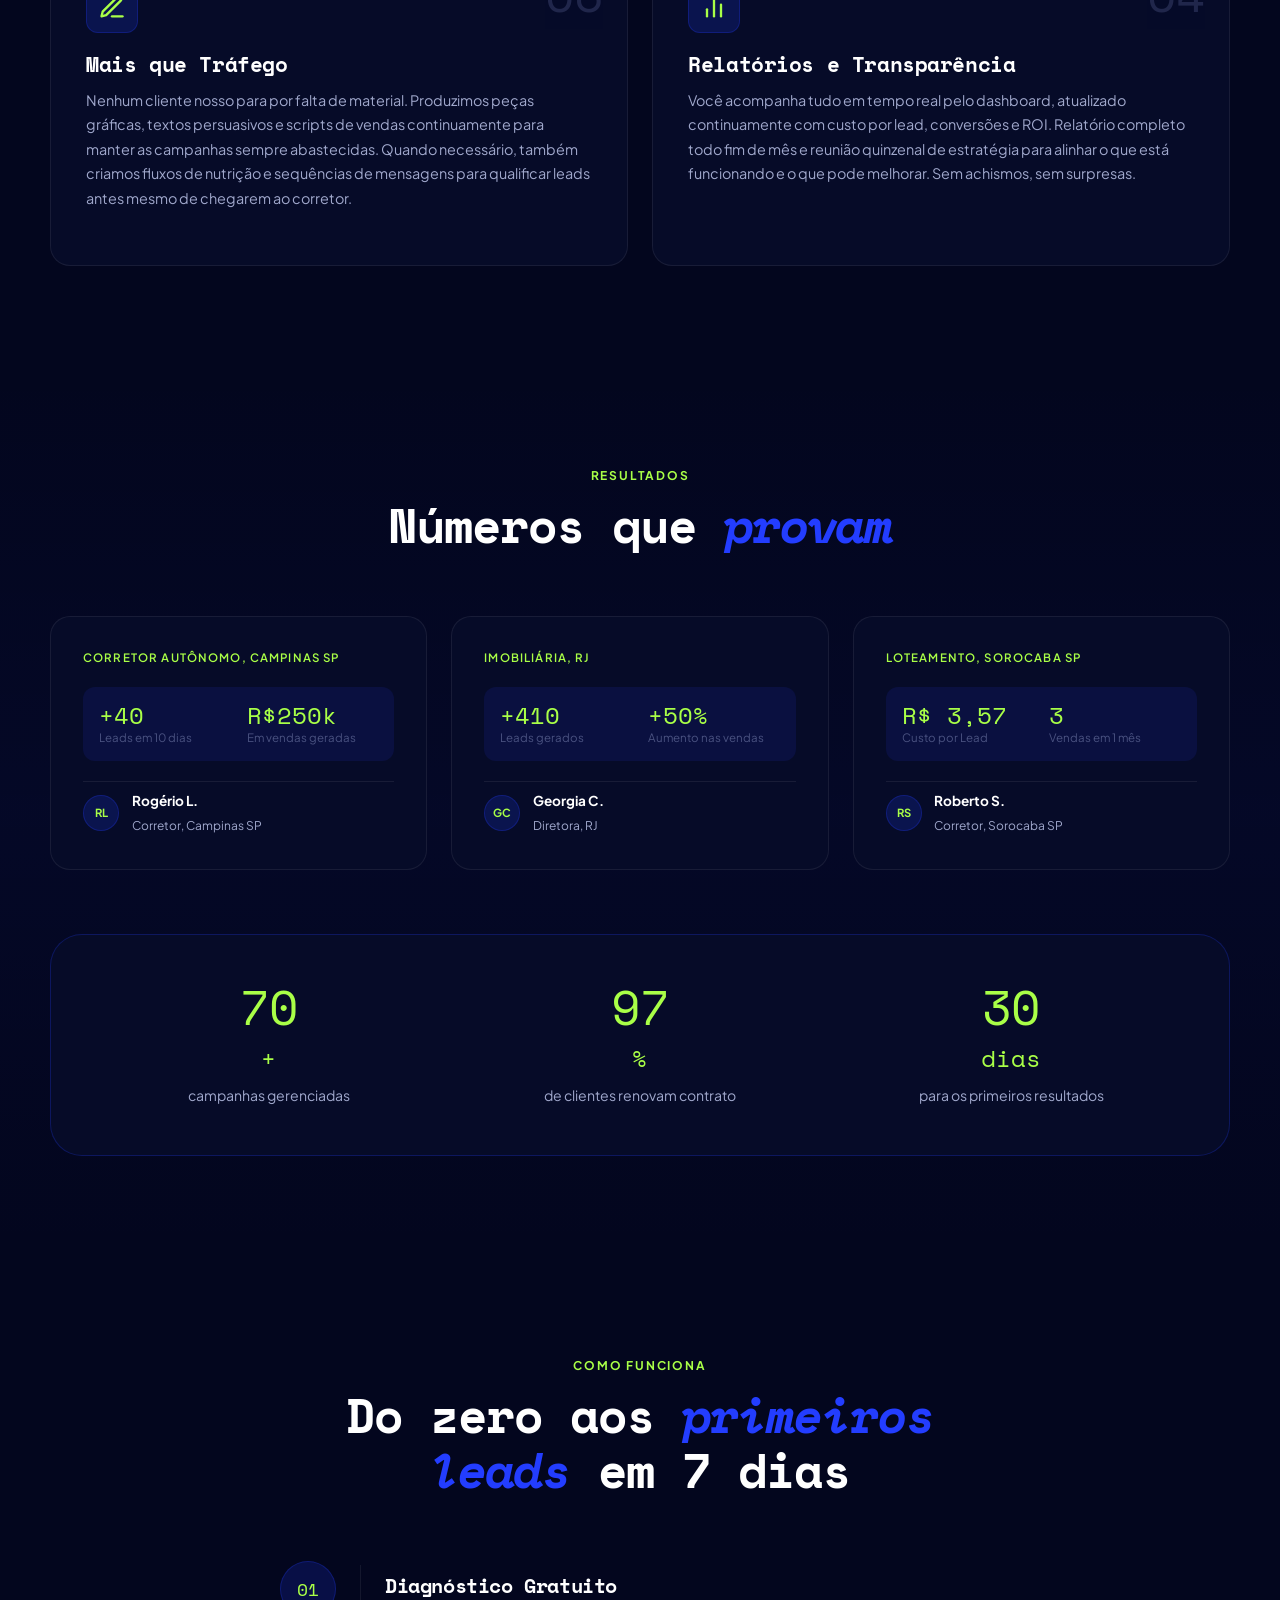
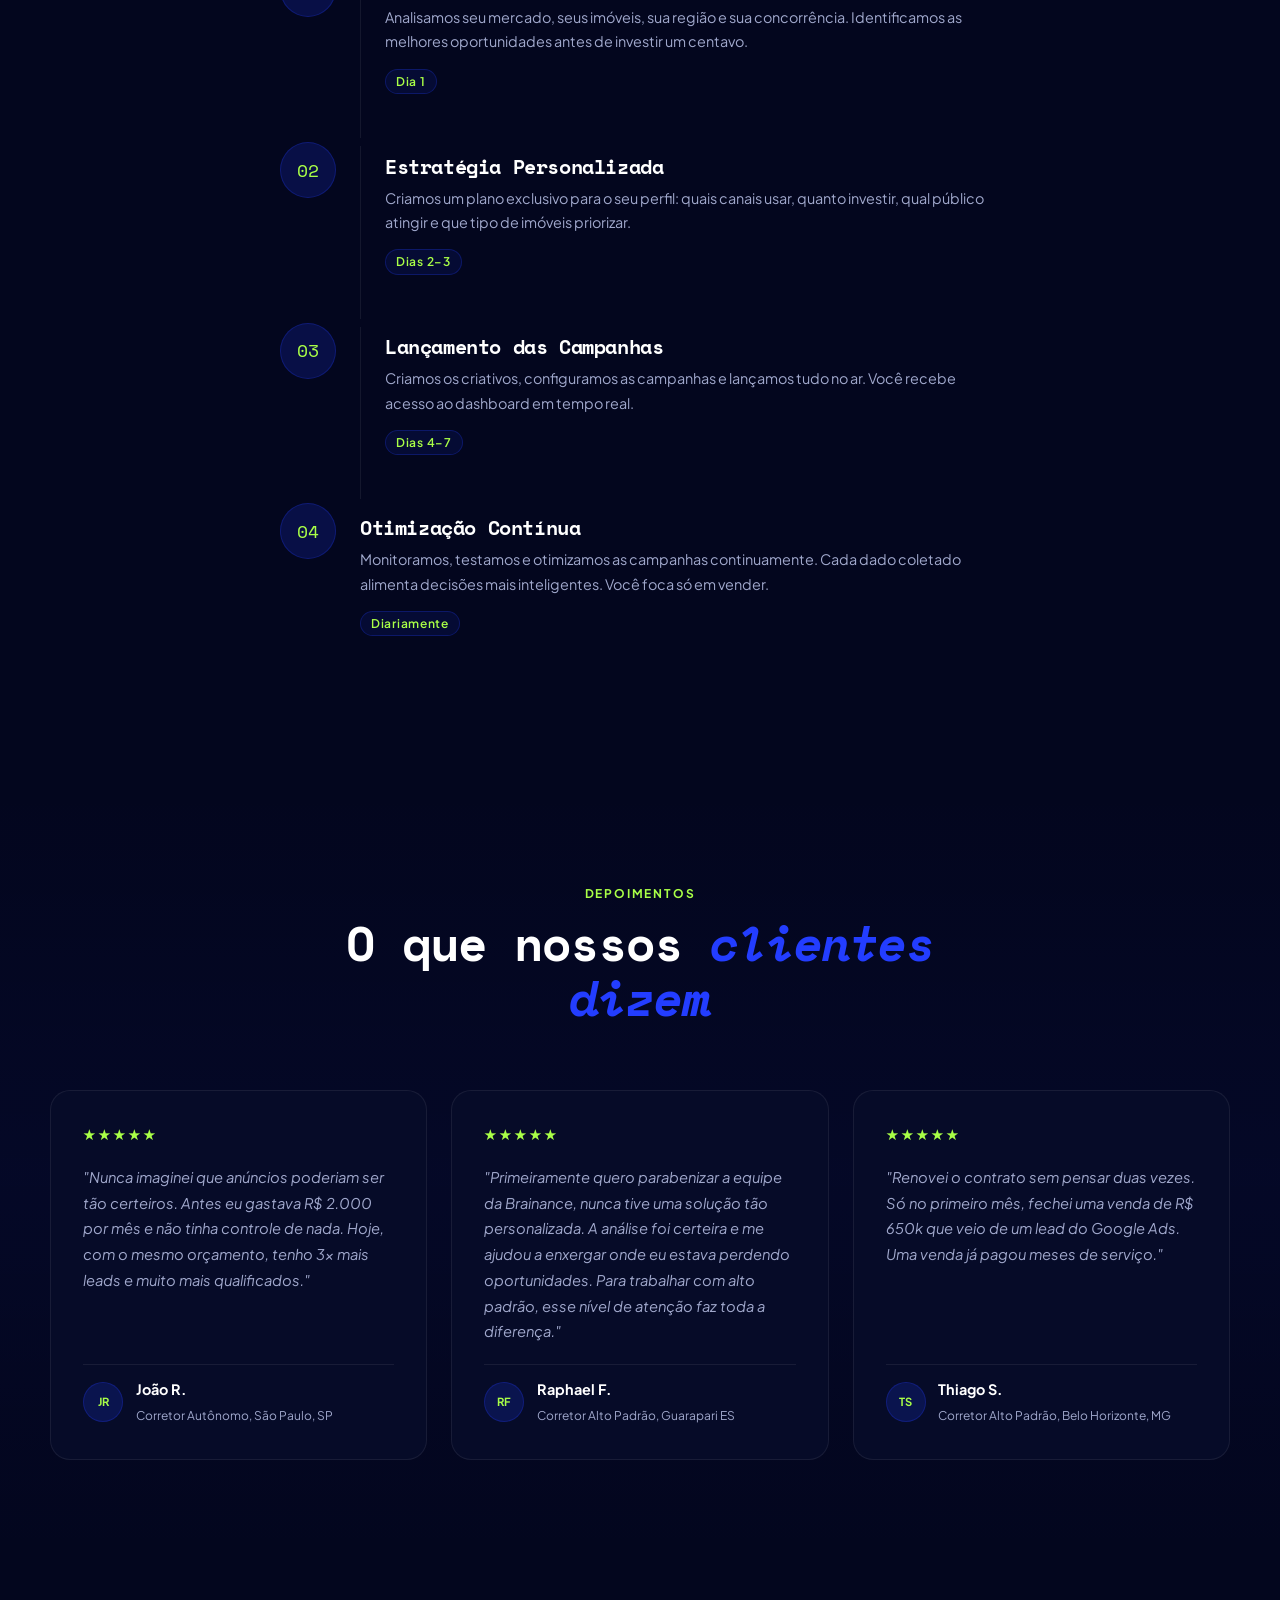
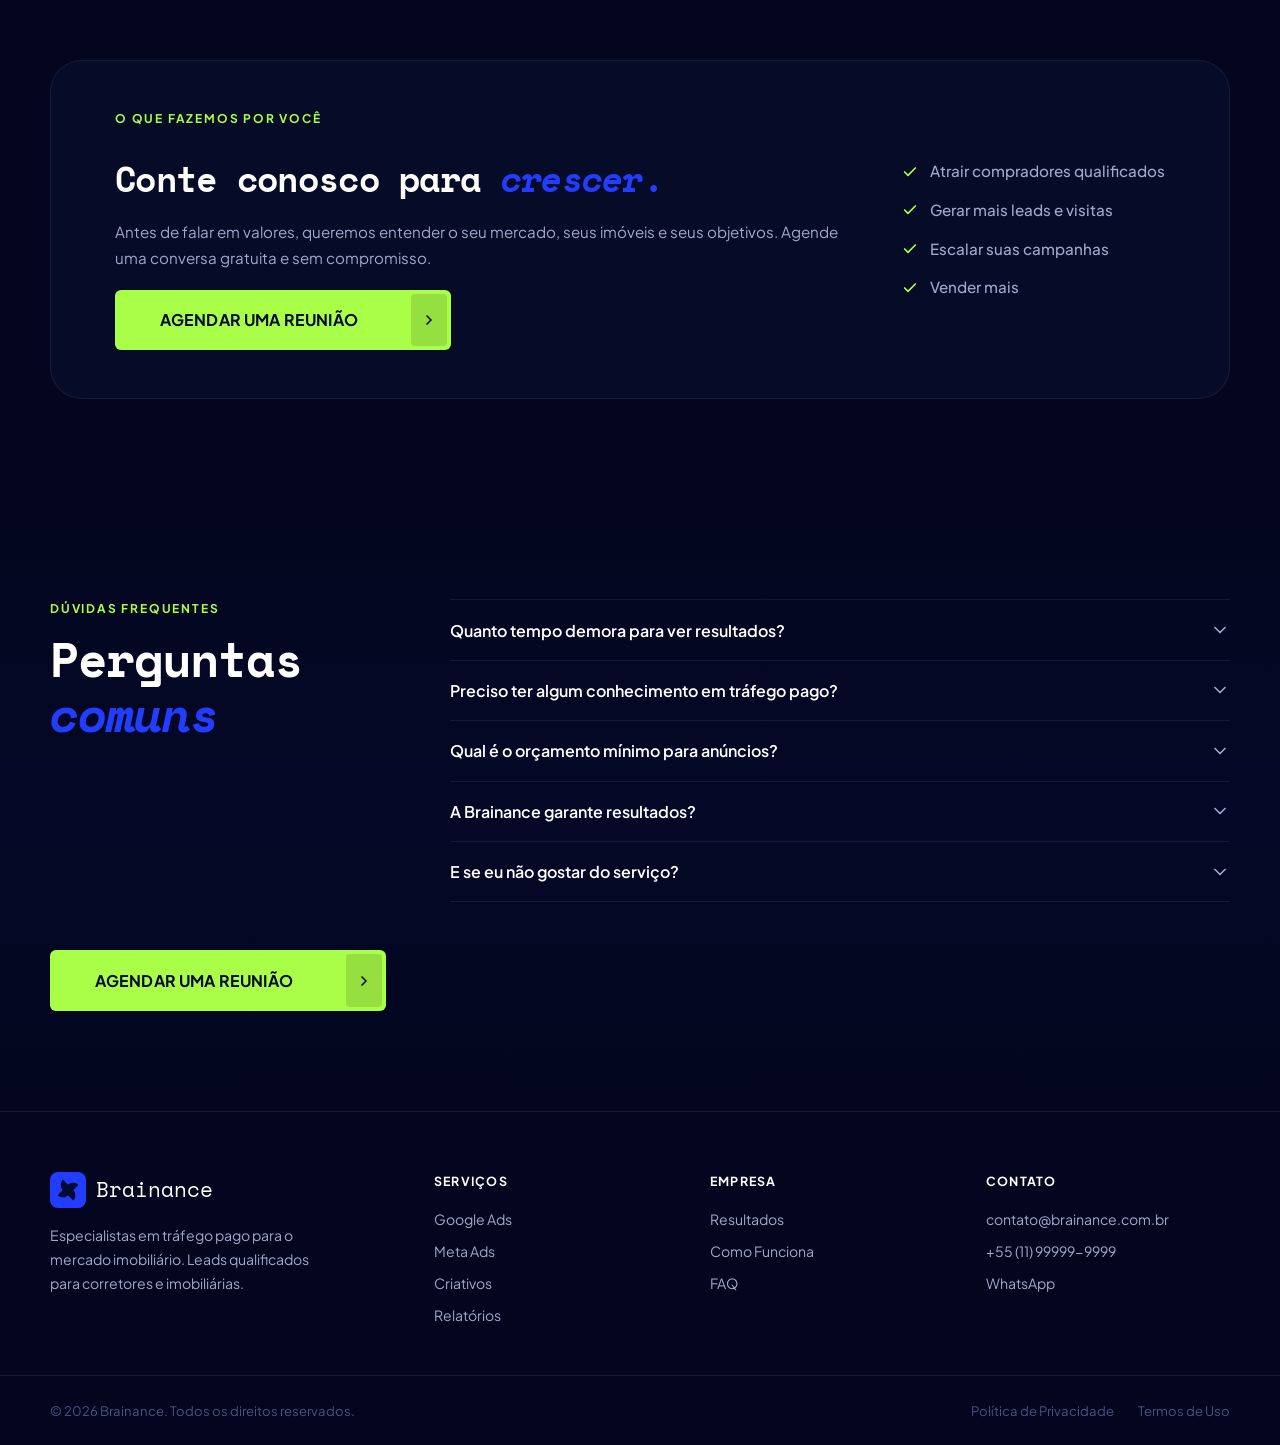
==== commit 068ae0f9: "fix(cta4): highlight 'crescer' in blue" ====
--- a/src-v2/index.html
+++ b/src-v2/index.html
@@ -409,7 +409,7 @@
       <div class="cta4 reveal">
         <div class="cta4__left">
           <p class="section-eyebrow">O que fazemos por você</p>
-          <h2 class="cta4__title">Conte conosco para crescer.</h2>
+          <h2 class="cta4__title">Conte conosco para <em>crescer.</em></h2>
           <p class="cta4__desc">Antes de falar em valores, queremos entender o seu mercado, seus imóveis e seus objetivos. Agende uma conversa gratuita e sem compromisso.</p>
           <a href="https://calendly.com/brainance/diagnostico" target="_blank" rel="noopener" class="btn btn--lime btn--lg btn--animated">
             <span class="btn__text">AGENDAR UMA REUNIÃO</span>
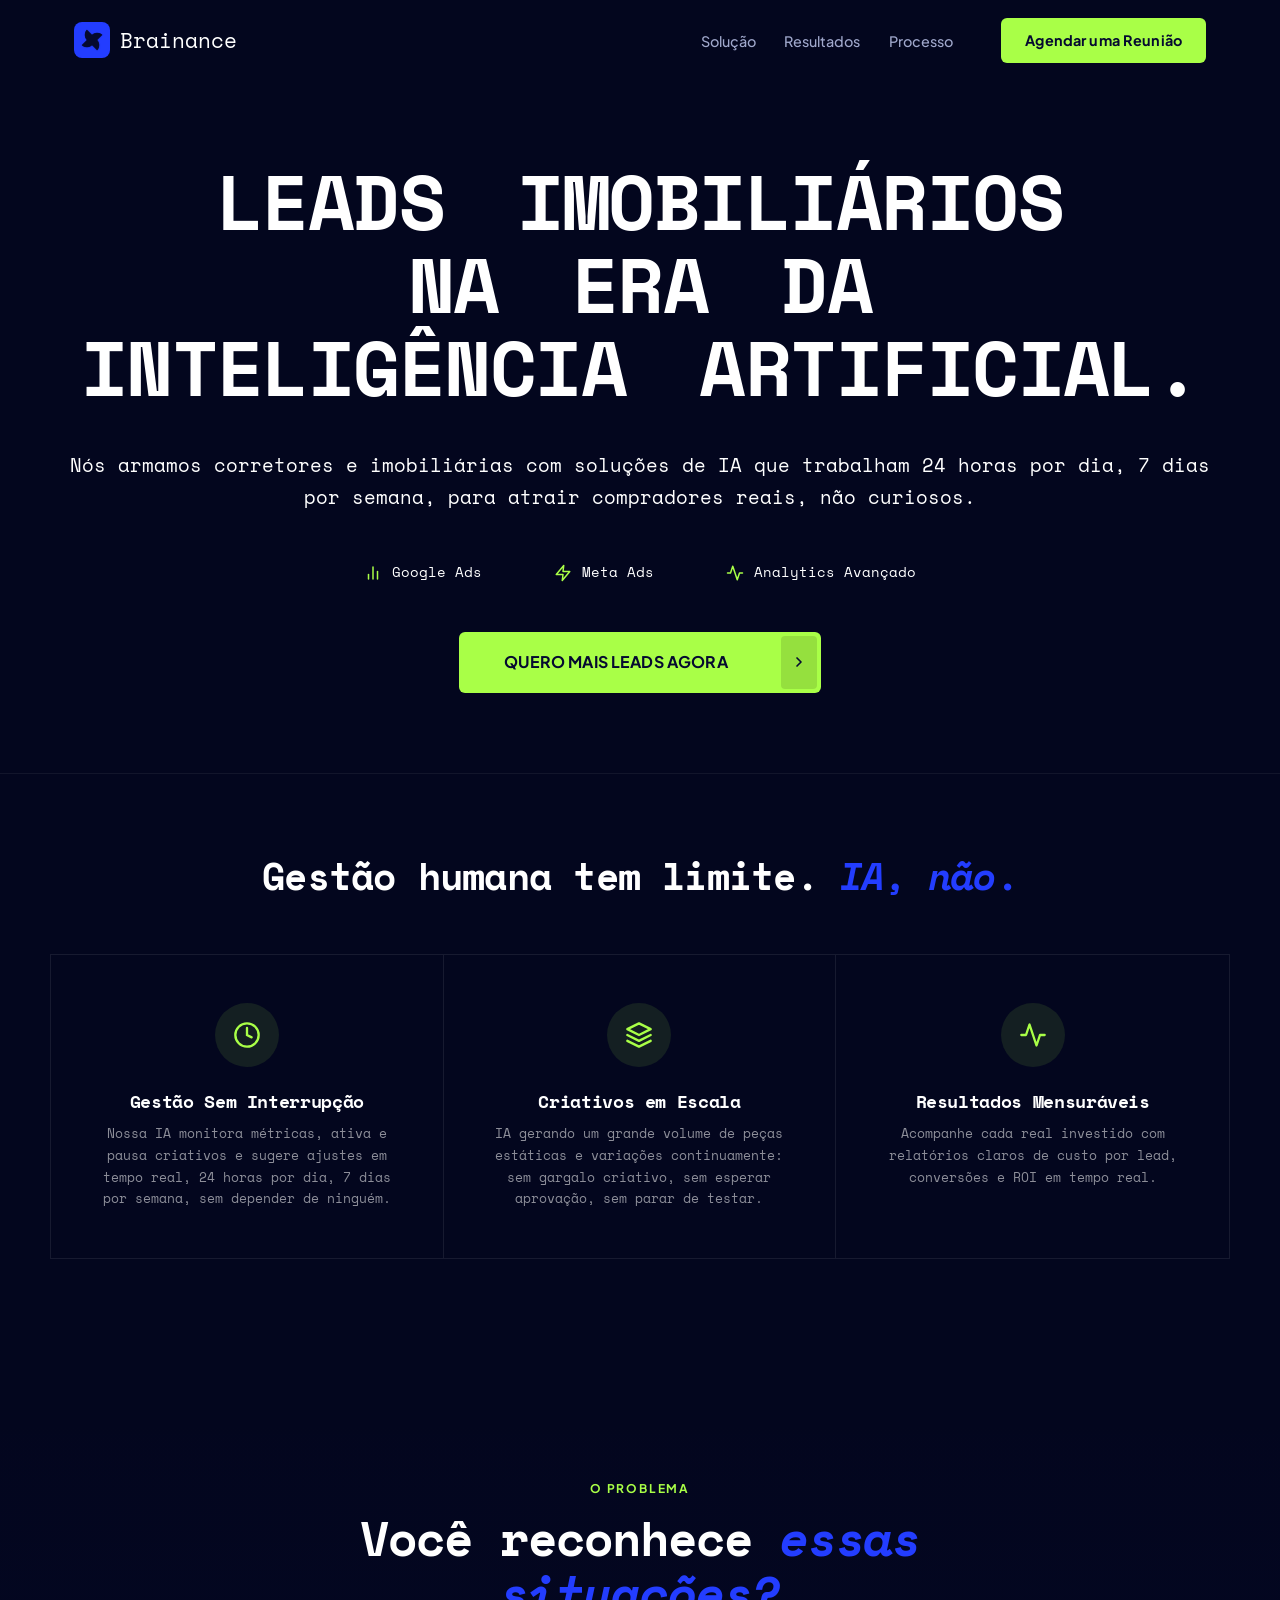
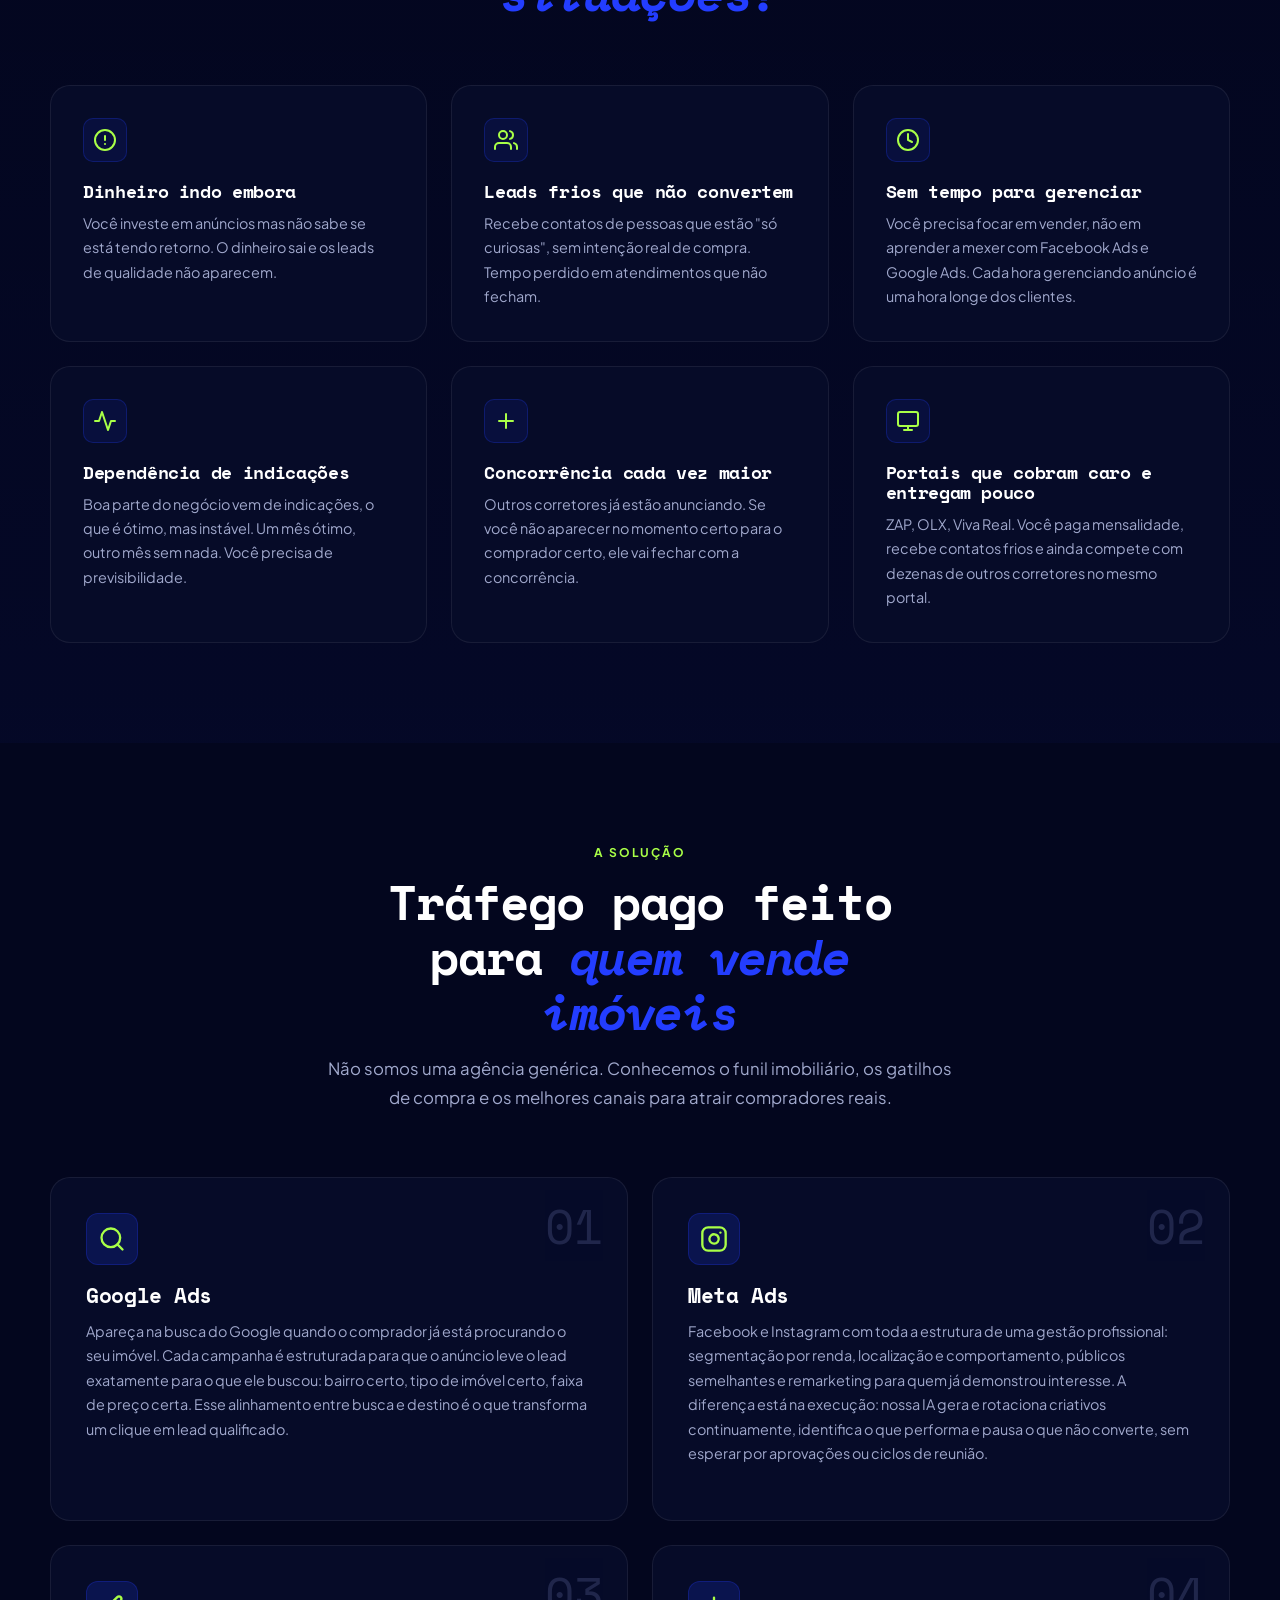
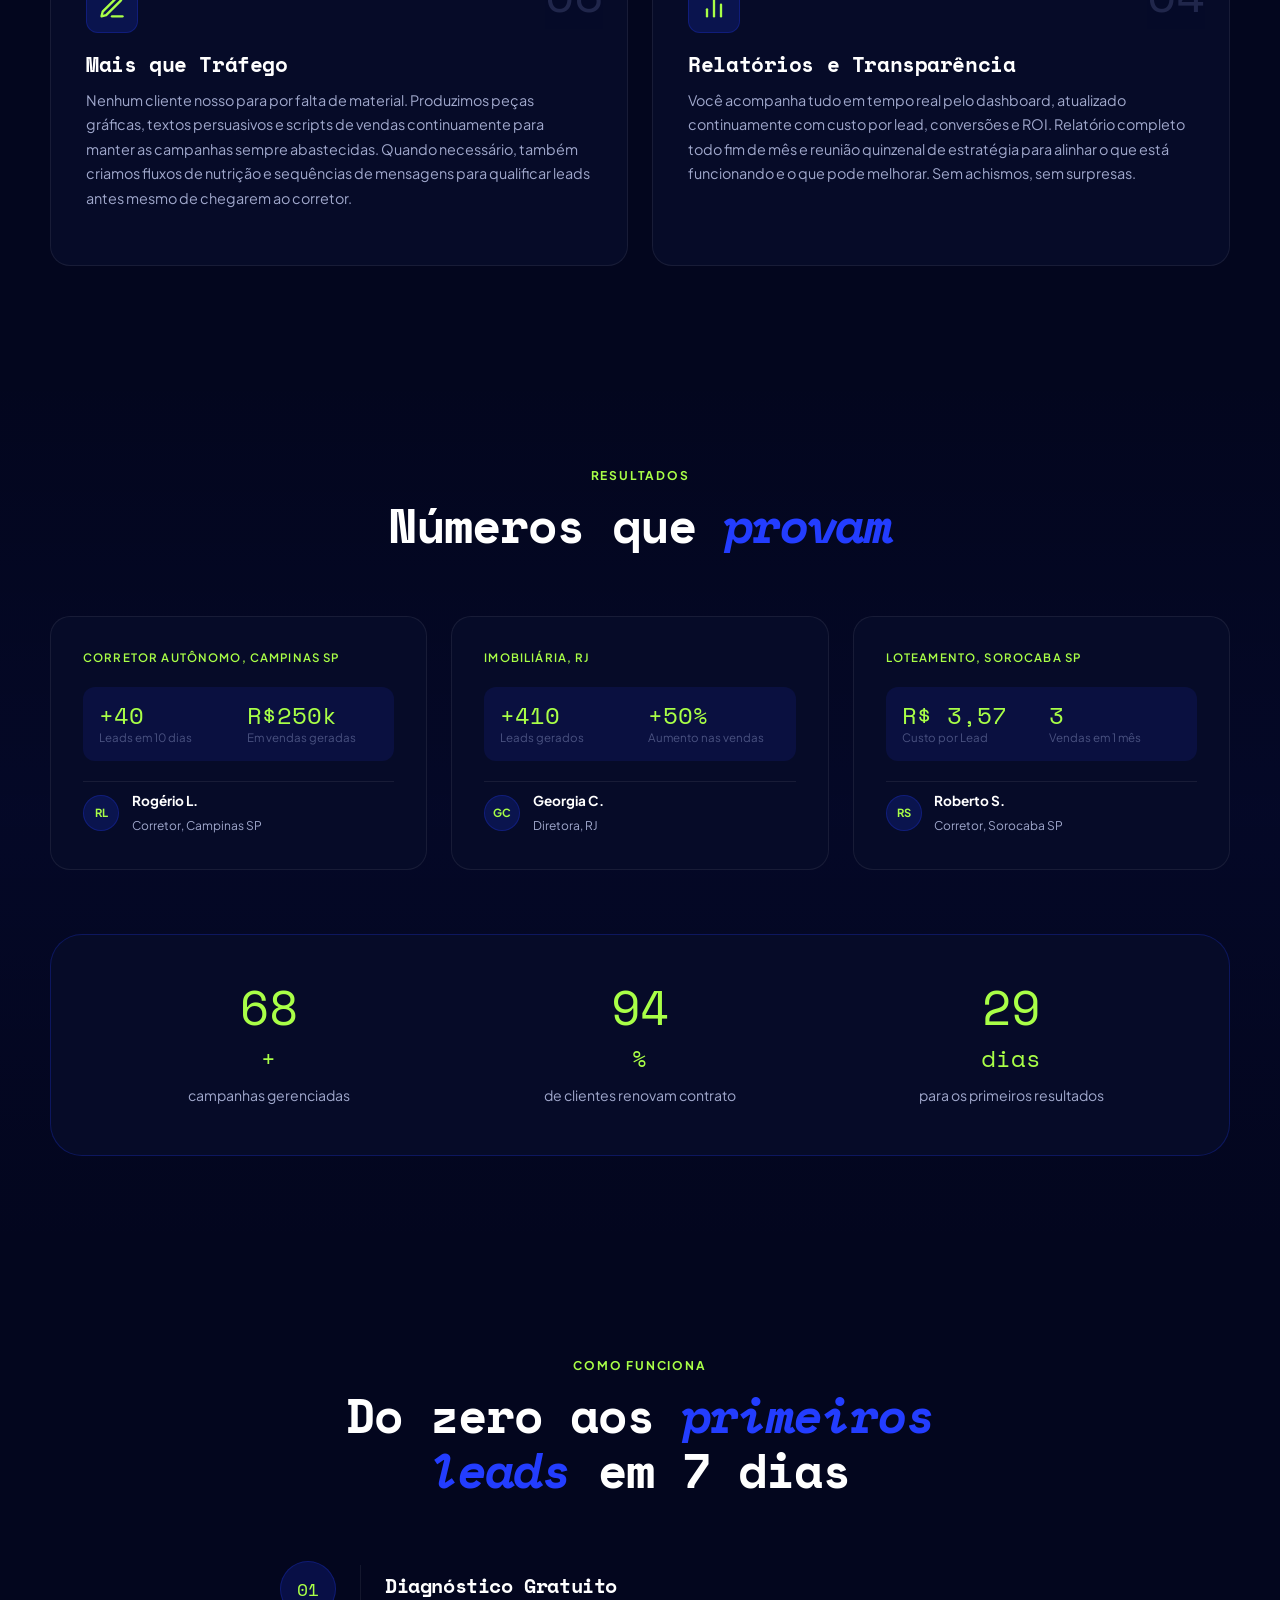
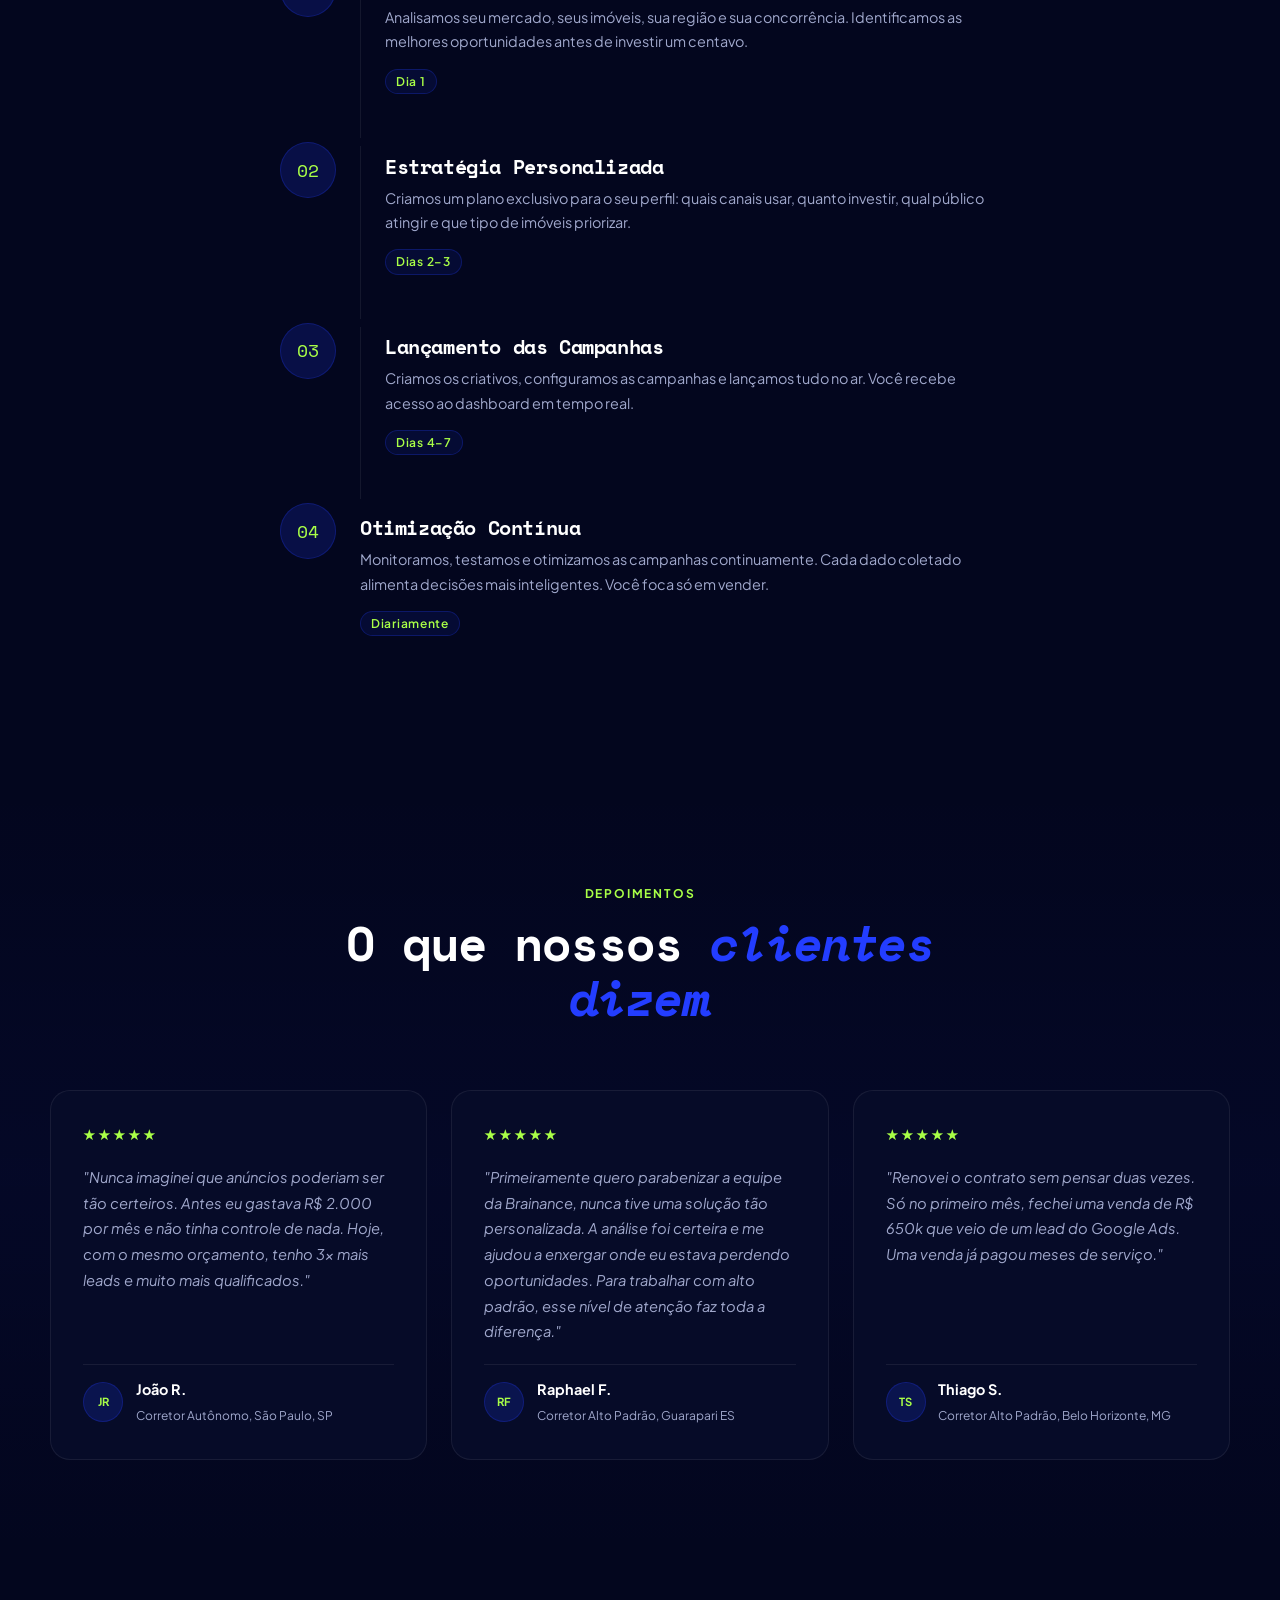
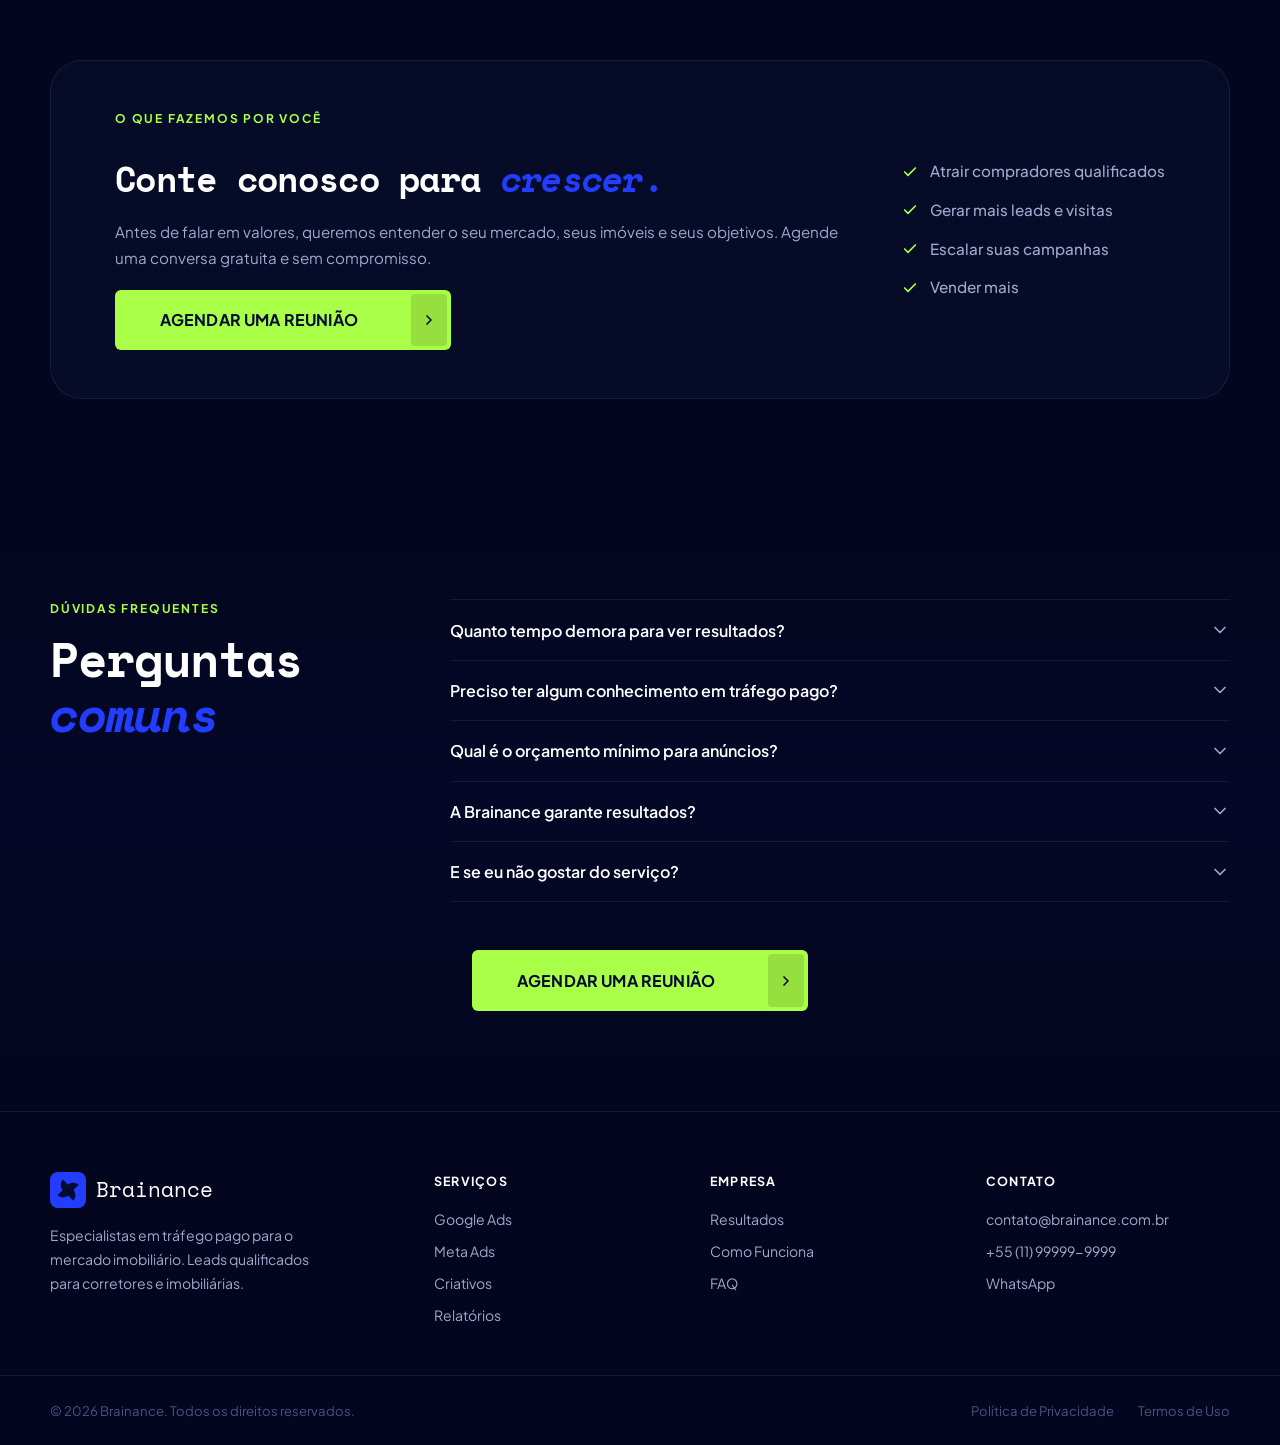
==== commit 24ab095d: "fix: remove WhatsApp float, update nav CTAs to Calendly" ====
--- a/src-v2/index.html
+++ b/src-v2/index.html
@@ -26,7 +26,7 @@
         <li><a href="#resultados">Resultados</a></li>
         <li><a href="#processo">Processo</a></li>
       </ul>
-      <a href="#contato" class="btn btn--lime nav__cta">Diagnóstico Grátis</a>
+      <a href="https://calendly.com/brainance/diagnostico" target="_blank" rel="noopener" class="btn btn--lime nav__cta">Agendar uma Reunião</a>
       <button class="nav__burger" id="burger" aria-label="Menu">
         <span></span><span></span><span></span>
       </button>
@@ -35,7 +35,7 @@
       <a href="#solucao">Solução</a>
       <a href="#resultados">Resultados</a>
       <a href="#processo">Processo</a>
-      <a href="#contato" class="btn btn--lime">Diagnóstico Grátis</a>
+      <a href="https://calendly.com/brainance/diagnostico" target="_blank" rel="noopener" class="btn btn--lime">Agendar uma Reunião</a>
     </div>
   </nav>
 
@@ -552,9 +552,6 @@
     </div>
   </footer>
 
-  <a href="https://wa.me/5511999999999?text=Ol%C3%A1!%20Vim%20pelo%20site%20e%20quero%20saber%20mais%20sobre%20tr%C3%A1fego%20pago%20para%20corretores." class="whatsapp-float" target="_blank" rel="noopener" aria-label="Contato via WhatsApp">
-    <svg width="28" height="28" viewBox="0 0 24 24" fill="currentColor"><path d="M17.472 14.382c-.297-.149-1.758-.867-2.03-.967-.273-.099-.471-.148-.67.15-.197.297-.767.966-.94 1.164-.173.199-.347.223-.644.075-.297-.15-1.255-.463-2.39-1.475-.883-.788-1.48-1.761-1.653-2.059-.173-.297-.018-.458.13-.606.134-.133.298-.347.446-.52.149-.174.198-.298.298-.497.099-.198.05-.371-.025-.52-.075-.149-.669-1.612-.916-2.207-.242-.579-.487-.5-.669-.51-.173-.008-.371-.01-.57-.01-.198 0-.52.074-.792.372-.272.297-1.04 1.016-1.04 2.479 0 1.462 1.065 2.875 1.213 3.074.149.198 2.096 3.2 5.077 4.487.709.306 1.262.489 1.694.625.712.227 1.36.195 1.871.118.571-.085 1.758-.719 2.006-1.413.248-.694.248-1.289.173-1.413-.074-.124-.272-.198-.57-.347m-5.421 7.403h-.004a9.87 9.87 0 01-5.031-1.378l-.361-.214-3.741.982.998-3.648-.235-.374a9.86 9.86 0 01-1.51-5.26c.001-5.45 4.436-9.884 9.888-9.884 2.64 0 5.122 1.03 6.988 2.898a9.825 9.825 0 012.893 6.994c-.003 5.45-4.437 9.884-9.885 9.884m8.413-18.297A11.815 11.815 0 0012.05 0C5.495 0 .16 5.335.157 11.892c0 2.096.547 4.142 1.588 5.945L.057 24l6.305-1.654a11.882 11.882 0 005.683 1.448h.005c6.554 0 11.89-5.335 11.893-11.893a11.821 11.821 0 00-3.48-8.413z"/></svg>
-  </a>
 
   <script src="main.js"></script>
 </body>
--- a/src-v2/style.css
+++ b/src-v2/style.css
@@ -1339,6 +1339,12 @@
   }
 }
 
+.planos__cta {
+  display: flex;
+  justify-content: center;
+  width: 100%;
+}
+
 .planos__cta-note {
   font-size: 0.88rem;
   color: var(--text-muted);
